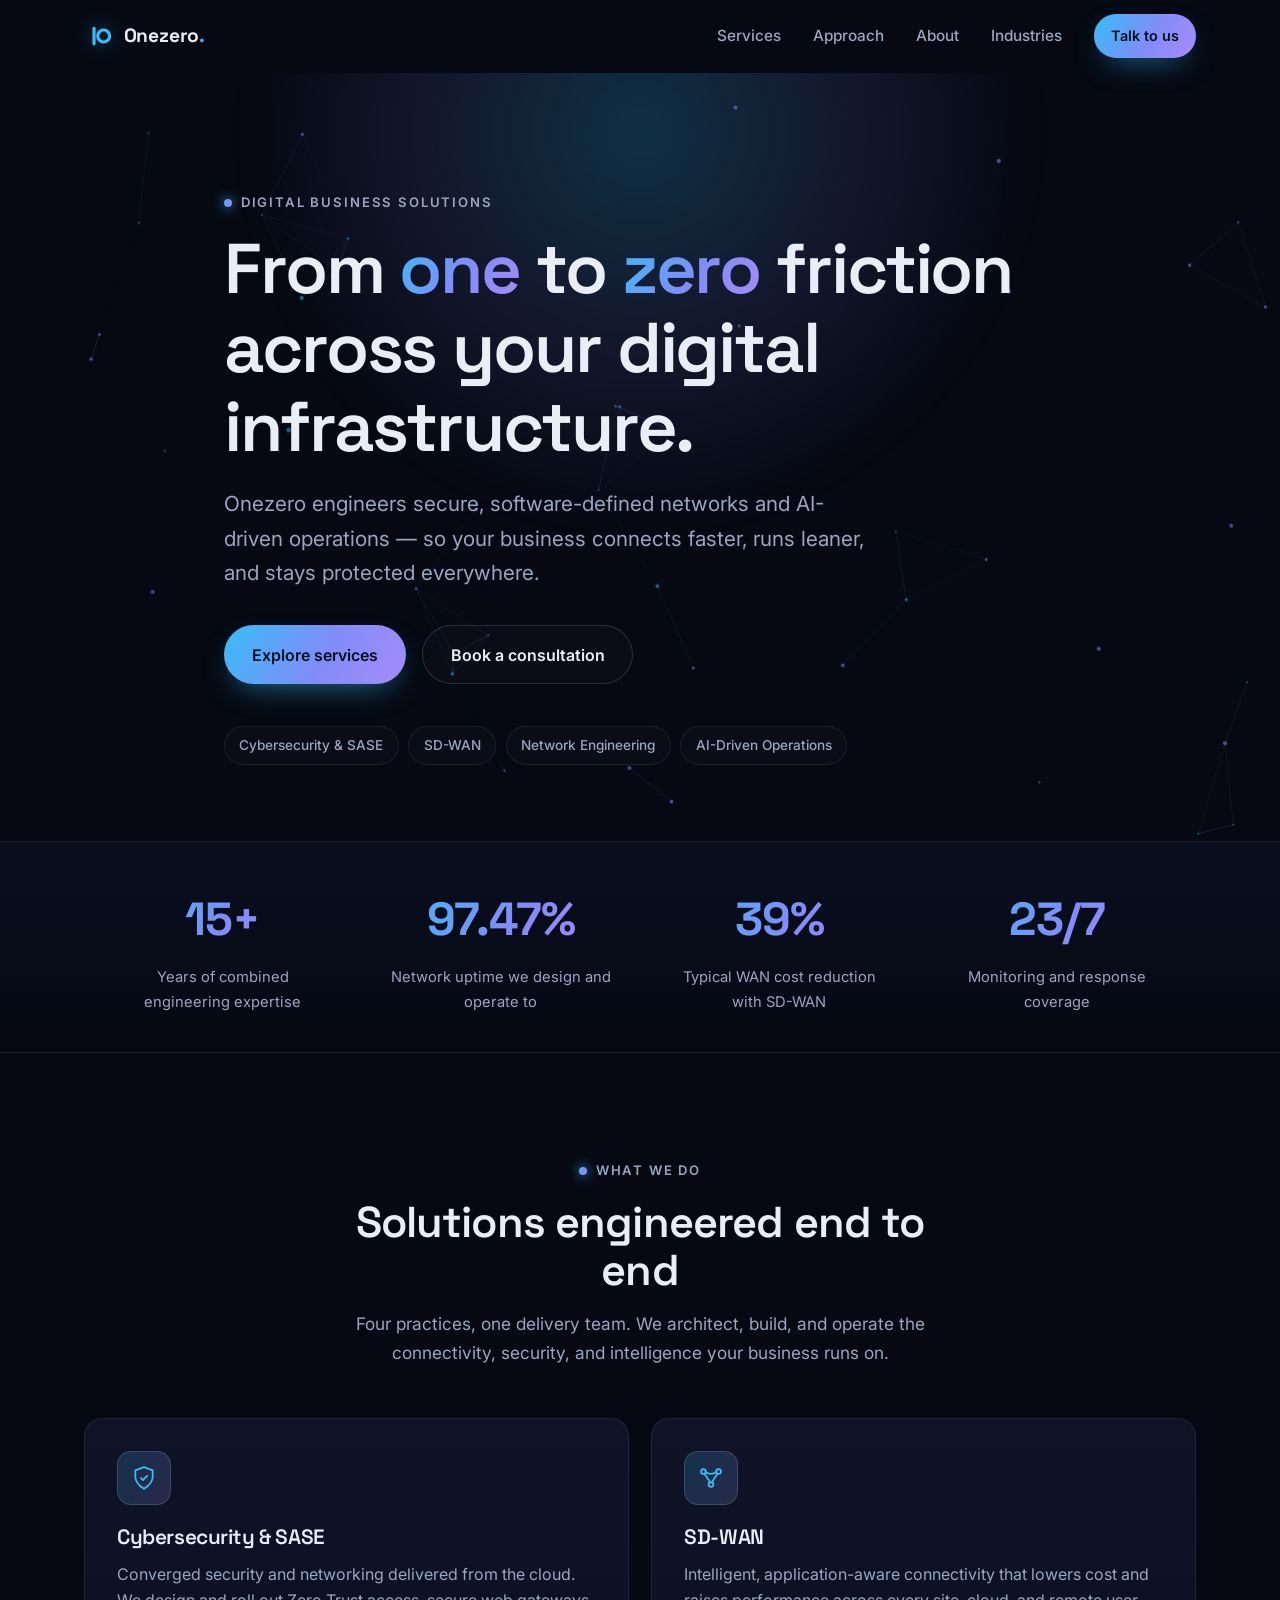
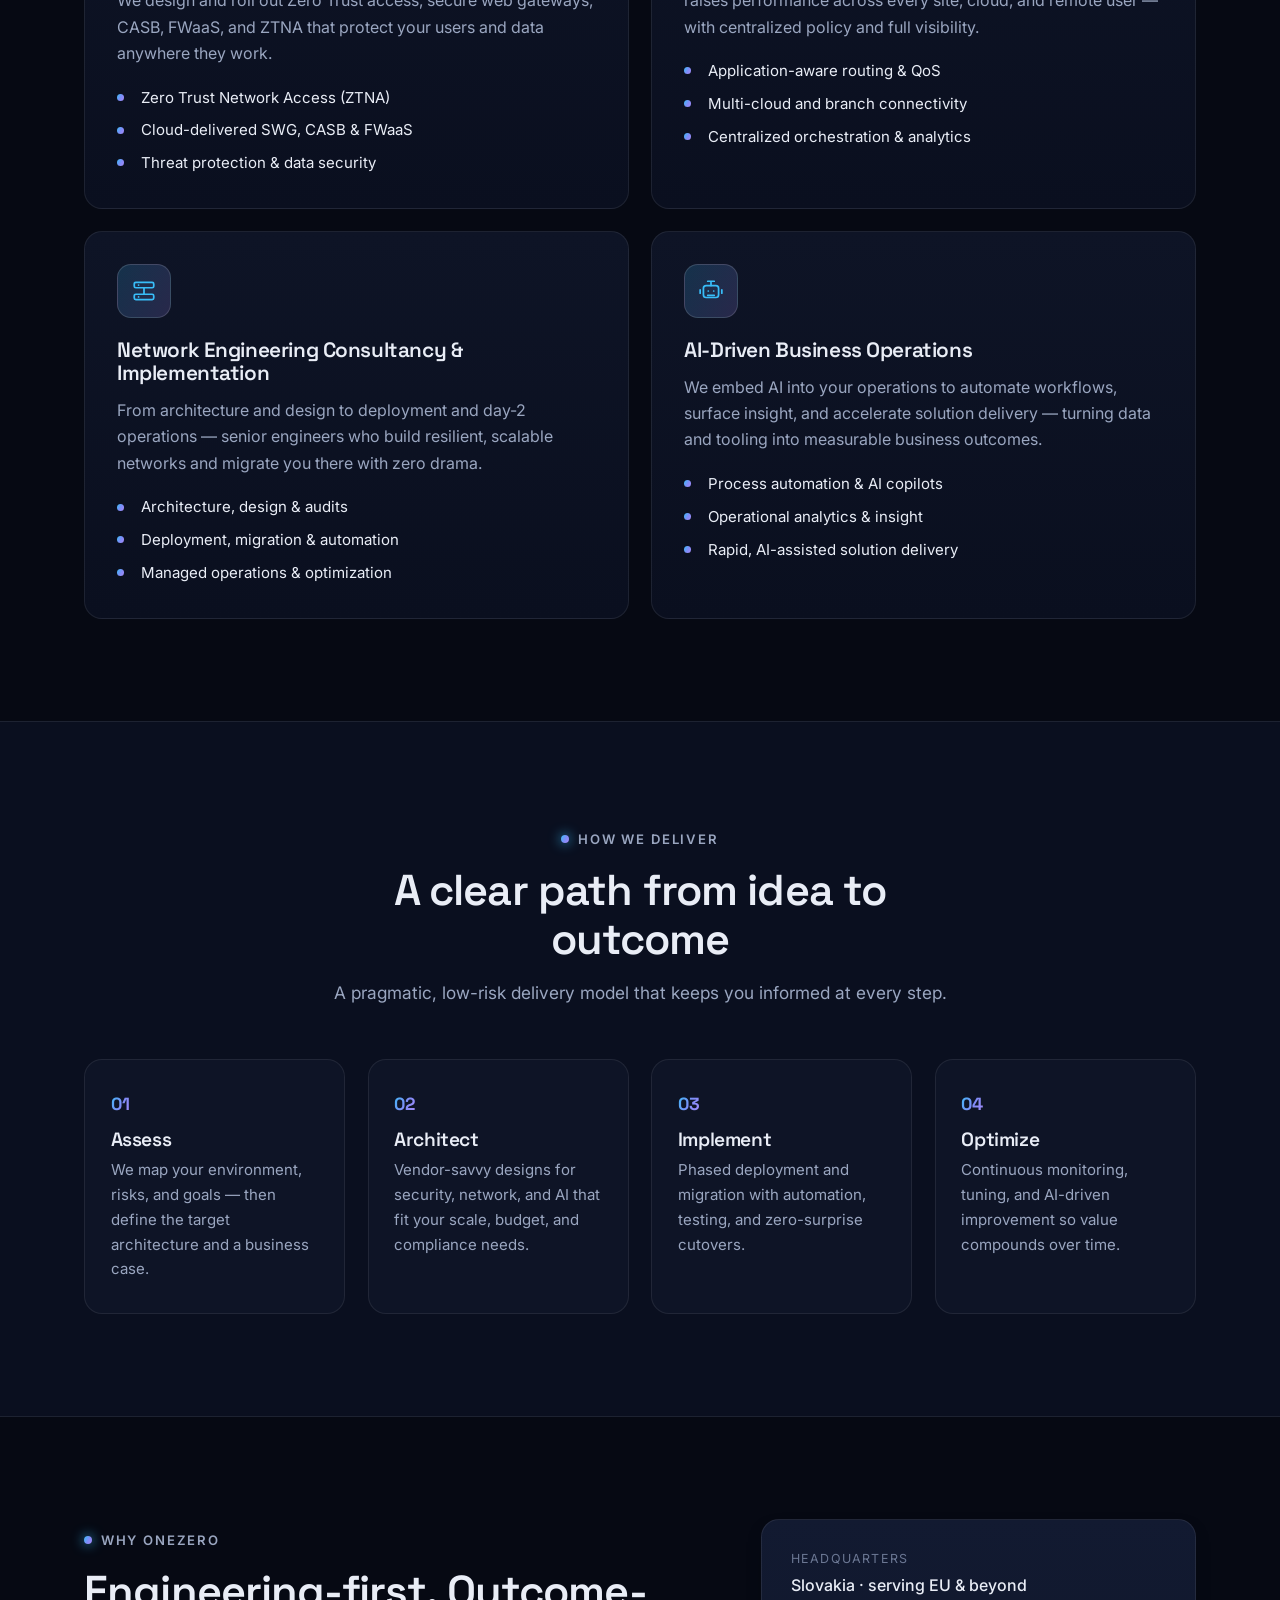
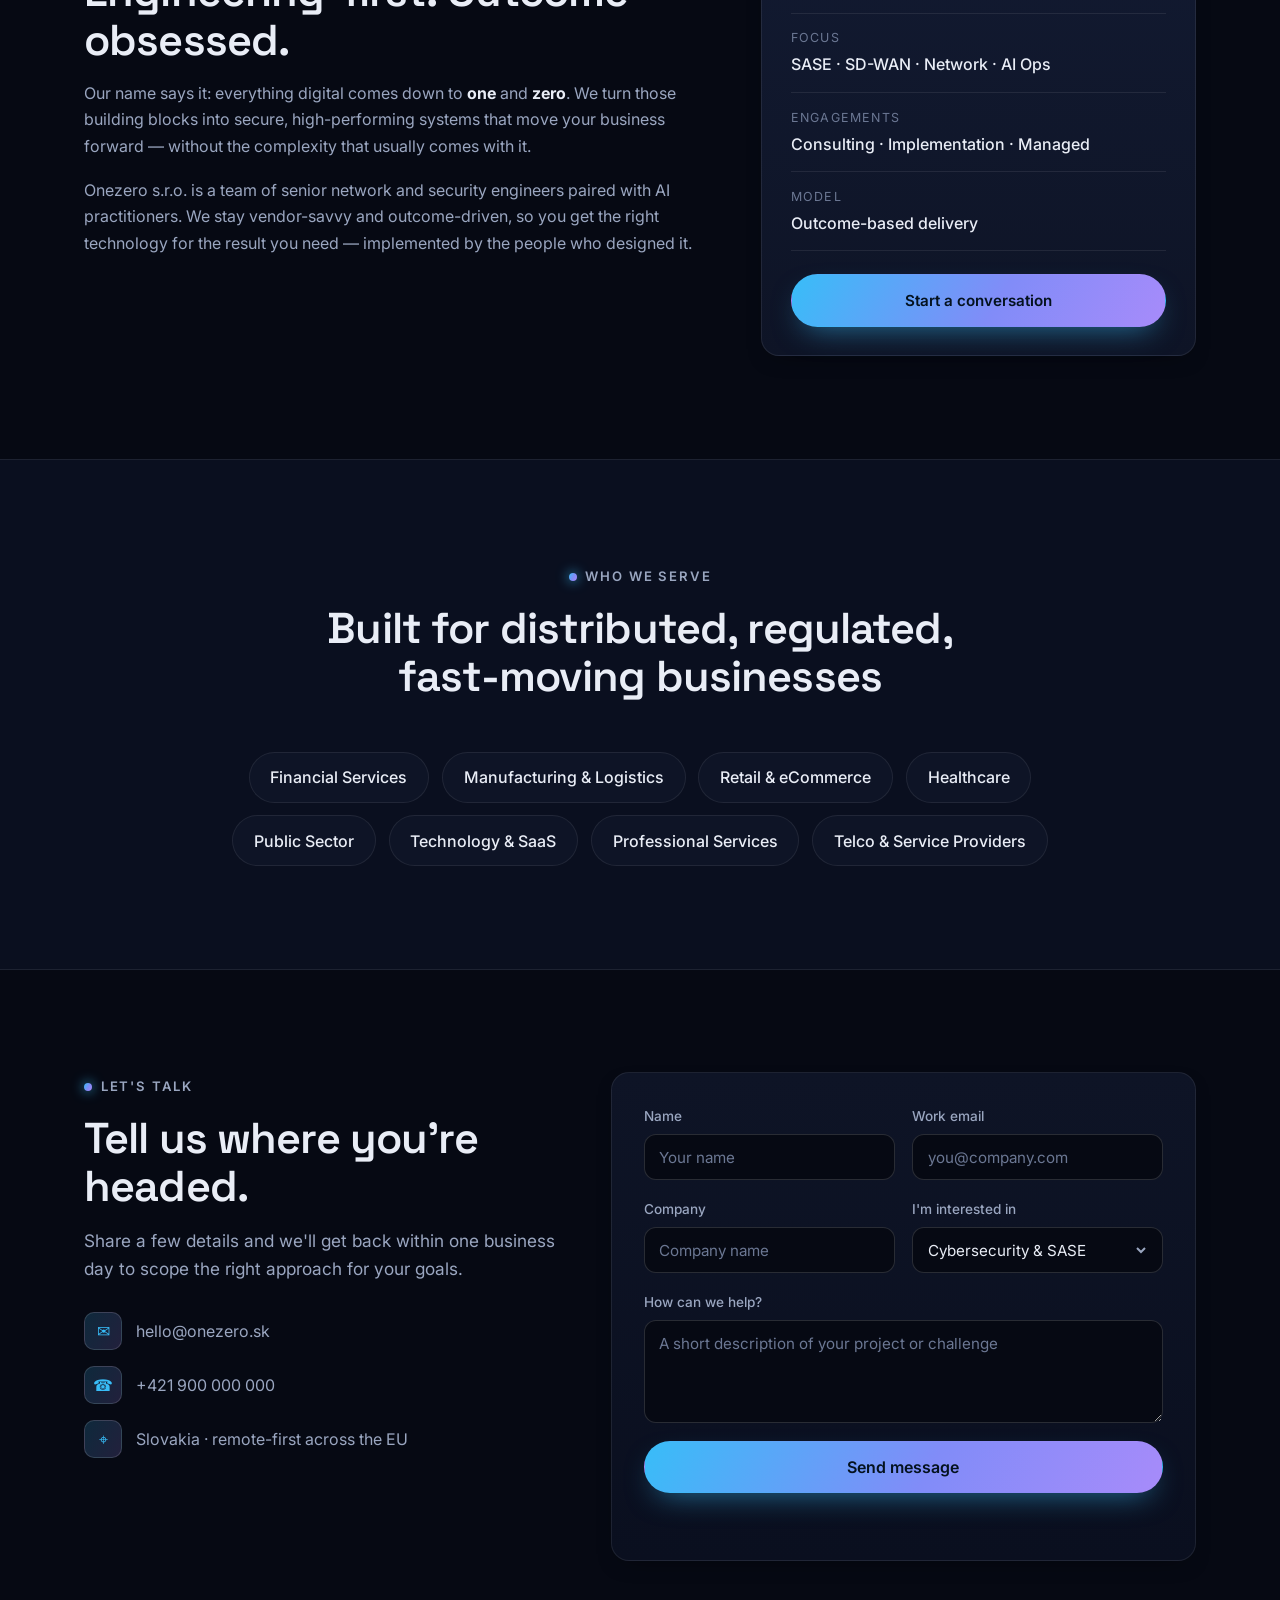
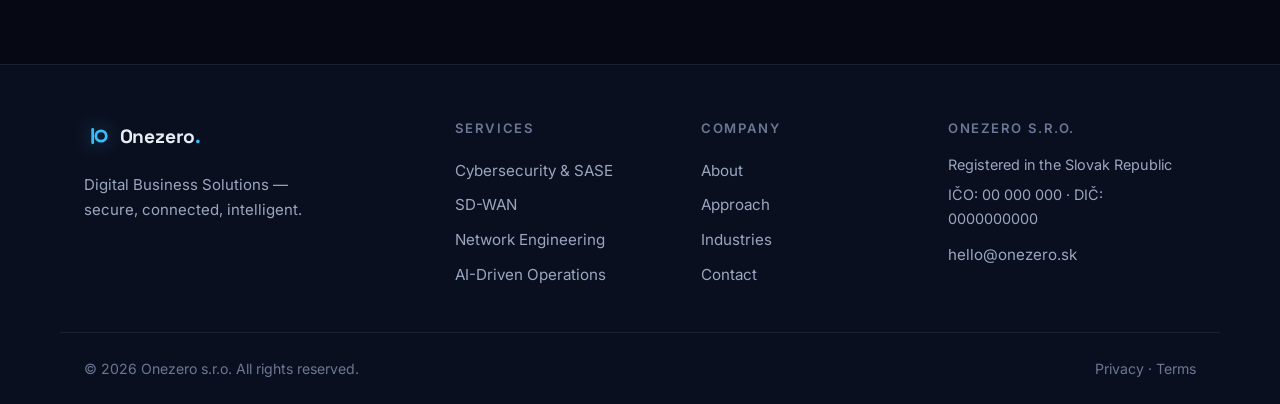
==== index.html @ 5e5a5f29 "Initial commit: Onezero s.r.o. marketing website Static site (HTML/CSS/JS) for Digital Business Solu" ====
<!DOCTYPE html>
<html lang="en">
<head>
  <meta charset="UTF-8" />
  <meta name="viewport" content="width=device-width, initial-scale=1.0" />
  <title>Onezero — Digital Business Solutions | SASE, SD-WAN, Network Engineering & AI</title>
  <meta name="description" content="Onezero s.r.o. delivers digital business solutions: cybersecurity and SASE, SD-WAN, network engineering consultancy and implementation, and AI-driven business operations optimization." />
  <meta name="theme-color" content="#060913" />

  <!-- Open Graph -->
  <meta property="og:title" content="Onezero — Digital Business Solutions" />
  <meta property="og:description" content="Cybersecurity & SASE, SD-WAN, network engineering, and AI-driven operations — engineered end to end." />
  <meta property="og:type" content="website" />

  <!-- Favicon: binary 1/0 mark -->
  <link rel="icon" href="data:image/svg+xml,%3Csvg xmlns='http://www.w3.org/2000/svg' viewBox='0 0 32 32'%3E%3Crect width='32' height='32' rx='7' fill='%23060913'/%3E%3Crect x='9' y='8' width='3.2' height='16' rx='1.6' fill='%2338bdf8'/%3E%3Ccircle cx='20.5' cy='16' r='5.4' fill='none' stroke='%23818cf8' stroke-width='3.2'/%3E%3C/svg%3E" />

  <link rel="preconnect" href="https://fonts.googleapis.com" />
  <link rel="preconnect" href="https://fonts.gstatic.com" crossorigin />
  <link href="https://fonts.googleapis.com/css2?family=Inter:wght@400;500;600;700;800&family=Space+Grotesk:wght@500;600;700&display=swap" rel="stylesheet" />

  <link rel="stylesheet" href="styles.css" />
</head>
<body>
  <!-- ===== Skip link ===== -->
  <a class="skip-link" href="#main">Skip to content</a>

  <!-- ===== Navigation ===== -->
  <header class="nav" id="nav">
    <div class="container nav__inner">
      <a class="brand" href="#top" aria-label="Onezero home">
        <span class="brand__mark" aria-hidden="true">
          <svg viewBox="0 0 32 32" width="30" height="30">
            <rect x="9" y="6" width="3.4" height="20" rx="1.7" fill="currentColor"/>
            <circle cx="21" cy="16" r="6.4" fill="none" stroke="currentColor" stroke-width="3.4"/>
          </svg>
        </span>
        <span class="brand__name">Onezero<span class="brand__dot">.</span></span>
      </a>

      <nav class="nav__links" aria-label="Primary">
        <a href="#services">Services</a>
        <a href="#approach">Approach</a>
        <a href="#about">About</a>
        <a href="#industries">Industries</a>
        <a href="#contact" class="btn btn--sm btn--primary">Talk to us</a>
      </nav>

      <button class="nav__toggle" id="navToggle" aria-label="Open menu" aria-expanded="false" aria-controls="mobileMenu">
        <span></span><span></span><span></span>
      </button>
    </div>

    <div class="mobile-menu" id="mobileMenu" hidden>
      <a href="#services">Services</a>
      <a href="#approach">Approach</a>
      <a href="#about">About</a>
      <a href="#industries">Industries</a>
      <a href="#contact" class="btn btn--primary btn--block">Talk to us</a>
    </div>
  </header>

  <main id="main">
    <span id="top"></span>

    <!-- ===== Hero ===== -->
    <section class="hero">
      <canvas class="hero__canvas" id="netCanvas" aria-hidden="true"></canvas>
      <div class="hero__glow" aria-hidden="true"></div>

      <div class="container hero__inner">
        <p class="eyebrow reveal">
          <span class="eyebrow__dot"></span> Digital Business Solutions
        </p>
        <h1 class="hero__title reveal">
          From <span class="grad">one</span> to <span class="grad">zero</span> friction across your digital infrastructure.
        </h1>
        <p class="hero__sub reveal">
          Onezero engineers secure, software-defined networks and AI-driven operations —
          so your business connects faster, runs leaner, and stays protected everywhere.
        </p>
        <div class="hero__cta reveal">
          <a href="#services" class="btn btn--primary btn--lg">Explore services</a>
          <a href="#contact" class="btn btn--ghost btn--lg">Book a consultation</a>
        </div>

        <ul class="hero__chips reveal" aria-label="Core capabilities">
          <li>Cybersecurity &amp; SASE</li>
          <li>SD-WAN</li>
          <li>Network Engineering</li>
          <li>AI-Driven Operations</li>
        </ul>
      </div>
    </section>

    <!-- ===== Stats ===== -->
    <section class="stats" aria-label="By the numbers">
      <div class="container stats__grid">
        <div class="stat reveal">
          <span class="stat__num" data-count="15" data-suffix="+">0</span>
          <span class="stat__label">Years of combined engineering expertise</span>
        </div>
        <div class="stat reveal">
          <span class="stat__num" data-count="99.99" data-suffix="%" data-decimals="2">0</span>
          <span class="stat__label">Network uptime we design and operate to</span>
        </div>
        <div class="stat reveal">
          <span class="stat__num" data-count="40" data-suffix="%">0</span>
          <span class="stat__label">Typical WAN cost reduction with SD-WAN</span>
        </div>
        <div class="stat reveal">
          <span class="stat__num" data-count="24" data-suffix="/7">0</span>
          <span class="stat__label">Monitoring and response coverage</span>
        </div>
      </div>
    </section>

    <!-- ===== Services ===== -->
    <section class="section" id="services">
      <div class="container">
        <header class="section__head reveal">
          <p class="eyebrow"><span class="eyebrow__dot"></span> What we do</p>
          <h2 class="section__title">Solutions engineered end to end</h2>
          <p class="section__lead">
            Four practices, one delivery team. We architect, build, and operate the
            connectivity, security, and intelligence your business runs on.
          </p>
        </header>

        <div class="cards">
          <article class="card reveal">
            <div class="card__icon" aria-hidden="true">
              <svg viewBox="0 0 24 24" fill="none" stroke="currentColor" stroke-width="1.6" stroke-linecap="round" stroke-linejoin="round">
                <path d="M12 2 4 5v6c0 5 3.5 8 8 11 4.5-3 8-6 8-11V5l-8-3Z"/>
                <path d="m9 12 2 2 4-4"/>
              </svg>
            </div>
            <h3 class="card__title">Cybersecurity &amp; SASE</h3>
            <p class="card__text">
              Converged security and networking delivered from the cloud. We design and
              roll out Zero Trust access, secure web gateways, CASB, FWaaS, and ZTNA
              that protect your users and data anywhere they work.
            </p>
            <ul class="card__list">
              <li>Zero Trust Network Access (ZTNA)</li>
              <li>Cloud-delivered SWG, CASB &amp; FWaaS</li>
              <li>Threat protection &amp; data security</li>
            </ul>
          </article>

          <article class="card reveal">
            <div class="card__icon" aria-hidden="true">
              <svg viewBox="0 0 24 24" fill="none" stroke="currentColor" stroke-width="1.6" stroke-linecap="round" stroke-linejoin="round">
                <circle cx="5" cy="6" r="2.2"/><circle cx="19" cy="6" r="2.2"/>
                <circle cx="12" cy="18" r="2.2"/>
                <path d="M7 6.5c3 2 7 2 10 0M6 8l5.2 8M18 8l-5.2 8"/>
              </svg>
            </div>
            <h3 class="card__title">SD-WAN</h3>
            <p class="card__text">
              Intelligent, application-aware connectivity that lowers cost and raises
              performance across every site, cloud, and remote user — with centralized
              policy and full visibility.
            </p>
            <ul class="card__list">
              <li>Application-aware routing &amp; QoS</li>
              <li>Multi-cloud and branch connectivity</li>
              <li>Centralized orchestration &amp; analytics</li>
            </ul>
          </article>

          <article class="card reveal">
            <div class="card__icon" aria-hidden="true">
              <svg viewBox="0 0 24 24" fill="none" stroke="currentColor" stroke-width="1.6" stroke-linecap="round" stroke-linejoin="round">
                <rect x="3" y="4" width="18" height="5" rx="1.5"/>
                <rect x="3" y="15" width="18" height="5" rx="1.5"/>
                <path d="M7 6.5h.01M7 17.5h.01M12 9v6"/>
              </svg>
            </div>
            <h3 class="card__title">Network Engineering Consultancy &amp; Implementation</h3>
            <p class="card__text">
              From architecture and design to deployment and day-2 operations — senior
              engineers who build resilient, scalable networks and migrate you there
              with zero drama.
            </p>
            <ul class="card__list">
              <li>Architecture, design &amp; audits</li>
              <li>Deployment, migration &amp; automation</li>
              <li>Managed operations &amp; optimization</li>
            </ul>
          </article>

          <article class="card reveal">
            <div class="card__icon" aria-hidden="true">
              <svg viewBox="0 0 24 24" fill="none" stroke="currentColor" stroke-width="1.6" stroke-linecap="round" stroke-linejoin="round">
                <rect x="5" y="7" width="14" height="11" rx="2.5"/>
                <path d="M12 7V4M9 3h6M9.5 12h.01M14.5 12h.01M9 16h6"/>
                <path d="M2 11v3M22 11v3"/>
              </svg>
            </div>
            <h3 class="card__title">AI-Driven Business Operations</h3>
            <p class="card__text">
              We embed AI into your operations to automate workflows, surface insight,
              and accelerate solution delivery — turning data and tooling into measurable
              business outcomes.
            </p>
            <ul class="card__list">
              <li>Process automation &amp; AI copilots</li>
              <li>Operational analytics &amp; insight</li>
              <li>Rapid, AI-assisted solution delivery</li>
            </ul>
          </article>
        </div>
      </div>
    </section>

    <!-- ===== Approach ===== -->
    <section class="section section--alt" id="approach">
      <div class="container">
        <header class="section__head reveal">
          <p class="eyebrow"><span class="eyebrow__dot"></span> How we deliver</p>
          <h2 class="section__title">A clear path from idea to outcome</h2>
          <p class="section__lead">
            A pragmatic, low-risk delivery model that keeps you informed at every step.
          </p>
        </header>

        <ol class="steps">
          <li class="step reveal">
            <span class="step__num">01</span>
            <h3 class="step__title">Assess</h3>
            <p>We map your environment, risks, and goals — then define the target architecture and a business case.</p>
          </li>
          <li class="step reveal">
            <span class="step__num">02</span>
            <h3 class="step__title">Architect</h3>
            <p>Vendor-savvy designs for security, network, and AI that fit your scale, budget, and compliance needs.</p>
          </li>
          <li class="step reveal">
            <span class="step__num">03</span>
            <h3 class="step__title">Implement</h3>
            <p>Phased deployment and migration with automation, testing, and zero-surprise cutovers.</p>
          </li>
          <li class="step reveal">
            <span class="step__num">04</span>
            <h3 class="step__title">Optimize</h3>
            <p>Continuous monitoring, tuning, and AI-driven improvement so value compounds over time.</p>
          </li>
        </ol>
      </div>
    </section>

    <!-- ===== About ===== -->
    <section class="section" id="about">
      <div class="container about">
        <div class="about__copy reveal">
          <p class="eyebrow"><span class="eyebrow__dot"></span> Why Onezero</p>
          <h2 class="section__title">Engineering-first. Outcome-obsessed.</h2>
          <p class="about__text">
            Our name says it: everything digital comes down to <strong>one</strong> and
            <strong>zero</strong>. We turn those building blocks into secure, high-performing
            systems that move your business forward — without the complexity that usually
            comes with it.
          </p>
          <p class="about__text">
            Onezero s.r.o. is a team of senior network and security engineers paired with
            AI practitioners. We stay vendor-savvy and outcome-driven, so you get the right
            technology for the result you need — implemented by the people who designed it.
          </p>

          <ul class="features">
            <li class="reveal"><span class="features__ico">✓</span> Security-first by default</li>
            <li class="reveal"><span class="features__ico">✓</span> AI-native delivery</li>
            <li class="reveal"><span class="features__ico">✓</span> Vendor-savvy, not vendor-locked</li>
            <li class="reveal"><span class="features__ico">✓</span> Senior engineers, end to end</li>
          </ul>
        </div>

        <aside class="about__panel reveal" aria-label="At a glance">
          <div class="panel">
            <div class="panel__row">
              <span class="panel__k">Headquarters</span>
              <span class="panel__v">Slovakia &middot; serving EU &amp; beyond</span>
            </div>
            <div class="panel__row">
              <span class="panel__k">Focus</span>
              <span class="panel__v">SASE &middot; SD-WAN &middot; Network &middot; AI Ops</span>
            </div>
            <div class="panel__row">
              <span class="panel__k">Engagements</span>
              <span class="panel__v">Consulting &middot; Implementation &middot; Managed</span>
            </div>
            <div class="panel__row">
              <span class="panel__k">Model</span>
              <span class="panel__v">Outcome-based delivery</span>
            </div>
            <a href="#contact" class="btn btn--primary btn--block">Start a conversation</a>
          </div>
        </aside>
      </div>
    </section>

    <!-- ===== Industries ===== -->
    <section class="section section--alt" id="industries">
      <div class="container">
        <header class="section__head reveal">
          <p class="eyebrow"><span class="eyebrow__dot"></span> Who we serve</p>
          <h2 class="section__title">Built for distributed, regulated, fast-moving businesses</h2>
        </header>
        <div class="tags">
          <span class="tag reveal">Financial Services</span>
          <span class="tag reveal">Manufacturing &amp; Logistics</span>
          <span class="tag reveal">Retail &amp; eCommerce</span>
          <span class="tag reveal">Healthcare</span>
          <span class="tag reveal">Public Sector</span>
          <span class="tag reveal">Technology &amp; SaaS</span>
          <span class="tag reveal">Professional Services</span>
          <span class="tag reveal">Telco &amp; Service Providers</span>
        </div>
      </div>
    </section>

    <!-- ===== Contact / CTA ===== -->
    <section class="section" id="contact">
      <div class="container contact">
        <div class="contact__copy reveal">
          <p class="eyebrow"><span class="eyebrow__dot"></span> Let's talk</p>
          <h2 class="section__title">Tell us where you're headed.</h2>
          <p class="section__lead">
            Share a few details and we'll get back within one business day to scope the
            right approach for your goals.
          </p>
          <ul class="contact__list">
            <li>
              <span class="contact__ico" aria-hidden="true">✉</span>
              <a href="mailto:hello@onezero.sk">hello@onezero.sk</a>
            </li>
            <li>
              <span class="contact__ico" aria-hidden="true">☎</span>
              <a href="tel:+421900000000">+421 900 000 000</a>
            </li>
            <li>
              <span class="contact__ico" aria-hidden="true">⌖</span>
              <span>Slovakia &middot; remote-first across the EU</span>
            </li>
          </ul>
        </div>

        <form class="contact__form reveal" id="contactForm" novalidate>
          <div class="field">
            <label for="name">Name</label>
            <input id="name" name="name" type="text" autocomplete="name" required placeholder="Your name" />
          </div>
          <div class="field">
            <label for="email">Work email</label>
            <input id="email" name="email" type="email" autocomplete="email" required placeholder="you@company.com" />
          </div>
          <div class="field">
            <label for="company">Company</label>
            <input id="company" name="company" type="text" autocomplete="organization" placeholder="Company name" />
          </div>
          <div class="field">
            <label for="interest">I'm interested in</label>
            <select id="interest" name="interest">
              <option>Cybersecurity &amp; SASE</option>
              <option>SD-WAN</option>
              <option>Network Engineering &amp; Implementation</option>
              <option>AI-Driven Business Operations</option>
              <option>Something else</option>
            </select>
          </div>
          <div class="field field--full">
            <label for="message">How can we help?</label>
            <textarea id="message" name="message" rows="4" placeholder="A short description of your project or challenge"></textarea>
          </div>
          <button type="submit" class="btn btn--primary btn--lg btn--block">Send message</button>
          <p class="form__note" id="formNote" role="status" aria-live="polite"></p>
        </form>
      </div>
    </section>
  </main>

  <!-- ===== Footer ===== -->
  <footer class="footer">
    <div class="container footer__inner">
      <div class="footer__brand">
        <a class="brand" href="#top" aria-label="Onezero home">
          <span class="brand__mark" aria-hidden="true">
            <svg viewBox="0 0 32 32" width="26" height="26">
              <rect x="9" y="6" width="3.4" height="20" rx="1.7" fill="currentColor"/>
              <circle cx="21" cy="16" r="6.4" fill="none" stroke="currentColor" stroke-width="3.4"/>
            </svg>
          </span>
          <span class="brand__name">Onezero<span class="brand__dot">.</span></span>
        </a>
        <p class="footer__tag">Digital Business Solutions — secure, connected, intelligent.</p>
      </div>

      <nav class="footer__col" aria-label="Services">
        <h4>Services</h4>
        <a href="#services">Cybersecurity &amp; SASE</a>
        <a href="#services">SD-WAN</a>
        <a href="#services">Network Engineering</a>
        <a href="#services">AI-Driven Operations</a>
      </nav>

      <nav class="footer__col" aria-label="Company">
        <h4>Company</h4>
        <a href="#about">About</a>
        <a href="#approach">Approach</a>
        <a href="#industries">Industries</a>
        <a href="#contact">Contact</a>
      </nav>

      <div class="footer__col">
        <h4>Onezero s.r.o.</h4>
        <p class="footer__meta">Registered in the Slovak Republic</p>
        <p class="footer__meta">IČO: 00&nbsp;000&nbsp;000 &middot; DIČ: 0000000000</p>
        <p class="footer__meta"><a href="mailto:hello@onezero.sk">hello@onezero.sk</a></p>
      </div>
    </div>

    <div class="container footer__bar">
      <p>&copy; <span id="year">2026</span> Onezero s.r.o. All rights reserved.</p>
      <p class="footer__legal"><a href="#">Privacy</a> &middot; <a href="#">Terms</a></p>
    </div>
  </footer>

  <script src="script.js" defer></script>
</body>
</html>
---- styles.css ----
/* =====================================================================
   Onezero s.r.o. — Digital Business Solutions
   Stylesheet
   ===================================================================== */

/* ---------- Design tokens ---------- */
:root {
  --bg:        #060913;
  --bg-2:      #0a0f1f;
  --surface:   #0e1426;
  --surface-2: #121a31;
  --border:    rgba(255, 255, 255, 0.08);
  --border-2:  rgba(255, 255, 255, 0.14);

  --text:      #e9edf6;
  --muted:     #9aa6c0;
  --faint:     #6b7793;

  --cyan:      #38bdf8;
  --indigo:    #818cf8;
  --violet:    #a78bfa;
  --accent:    #38bdf8;

  --grad:      linear-gradient(120deg, #38bdf8 0%, #818cf8 55%, #a78bfa 100%);
  --grad-soft: linear-gradient(120deg, rgba(56,189,248,.18), rgba(167,139,250,.18));

  --ring:      0 0 0 1px rgba(56,189,248,.5), 0 0 0 5px rgba(56,189,248,.15);
  --shadow:    0 24px 60px -28px rgba(0,0,0,.75);
  --shadow-sm: 0 8px 24px -14px rgba(0,0,0,.7);

  --radius:    18px;
  --radius-sm: 12px;
  --container: 1160px;

  --font: "Inter", -apple-system, BlinkMacSystemFont, "Segoe UI", Roboto, Helvetica, Arial, sans-serif;
  --display: "Space Grotesk", var(--font);

  --ease: cubic-bezier(.22, 1, .36, 1);
}

/* ---------- Reset / base ---------- */
*, *::before, *::after { box-sizing: border-box; }

html { scroll-behavior: smooth; -webkit-text-size-adjust: 100%; }

@media (prefers-reduced-motion: reduce) {
  html { scroll-behavior: auto; }
  * { animation-duration: .001ms !important; transition-duration: .001ms !important; }
}

body {
  margin: 0;
  font-family: var(--font);
  color: var(--text);
  background: var(--bg);
  line-height: 1.65;
  -webkit-font-smoothing: antialiased;
  text-rendering: optimizeLegibility;
  overflow-x: hidden;
}

img, svg { display: block; max-width: 100%; }
a { color: inherit; text-decoration: none; }
ul, ol { margin: 0; padding: 0; list-style: none; }
h1, h2, h3, h4 { margin: 0; font-family: var(--display); font-weight: 600; line-height: 1.12; letter-spacing: -.02em; }
p { margin: 0; }

.container { width: 100%; max-width: var(--container); margin-inline: auto; padding-inline: 24px; }

.skip-link {
  position: absolute; left: 16px; top: -60px; z-index: 200;
  background: var(--surface-2); color: var(--text);
  padding: 10px 16px; border-radius: 10px; border: 1px solid var(--border-2);
  transition: top .2s var(--ease);
}
.skip-link:focus { top: 16px; }

:focus-visible { outline: none; box-shadow: var(--ring); border-radius: 8px; }

.grad {
  background: var(--grad);
  -webkit-background-clip: text; background-clip: text;
  -webkit-text-fill-color: transparent; color: transparent;
}

/* ---------- Buttons ---------- */
.btn {
  --pad-y: .8rem; --pad-x: 1.25rem;
  display: inline-flex; align-items: center; justify-content: center; gap: .5rem;
  padding: var(--pad-y) var(--pad-x);
  font-family: var(--font); font-weight: 600; font-size: .95rem;
  border-radius: 999px; border: 1px solid transparent;
  cursor: pointer; transition: transform .18s var(--ease), box-shadow .25s var(--ease), background .25s var(--ease), border-color .25s var(--ease), color .25s var(--ease);
  white-space: nowrap;
}
.btn:active { transform: translateY(1px); }

.btn--primary {
  color: #04121f; background: var(--grad);
  box-shadow: 0 12px 30px -12px rgba(56,189,248,.6);
}
.btn--primary:hover { transform: translateY(-2px); box-shadow: 0 18px 40px -12px rgba(129,140,248,.7); }

.btn--ghost { color: var(--text); border-color: var(--border-2); background: rgba(255,255,255,.02); }
.btn--ghost:hover { border-color: var(--cyan); color: #fff; transform: translateY(-2px); background: rgba(56,189,248,.07); }

.btn--sm { --pad-y: .55rem; --pad-x: 1rem; font-size: .9rem; }
.btn--lg { --pad-y: .95rem; --pad-x: 1.7rem; font-size: 1rem; }
.btn--block { width: 100%; }

/* ---------- Eyebrow ---------- */
.eyebrow {
  display: inline-flex; align-items: center; gap: .55rem;
  font-size: .82rem; font-weight: 600; letter-spacing: .14em; text-transform: uppercase;
  color: var(--muted); margin: 0 0 1rem;
}
.eyebrow__dot {
  width: 8px; height: 8px; border-radius: 50%;
  background: var(--grad); box-shadow: 0 0 12px 1px rgba(56,189,248,.7);
}

/* ---------- Navigation ---------- */
.nav {
  position: sticky; top: 0; z-index: 100;
  transition: background .3s var(--ease), border-color .3s var(--ease), backdrop-filter .3s var(--ease);
  border-bottom: 1px solid transparent;
}
.nav.is-scrolled {
  background: rgba(6, 9, 19, .72);
  backdrop-filter: saturate(160%) blur(14px);
  -webkit-backdrop-filter: saturate(160%) blur(14px);
  border-bottom-color: var(--border);
}
.nav__inner { display: flex; align-items: center; justify-content: space-between; height: 72px; }

.brand { display: inline-flex; align-items: center; gap: .6rem; font-family: var(--display); font-weight: 700; font-size: 1.2rem; letter-spacing: -.01em; }
.brand__mark { color: var(--cyan); display: grid; place-items: center; filter: drop-shadow(0 0 10px rgba(56,189,248,.45)); }
.brand__dot { color: var(--cyan); }

.nav__links { display: flex; align-items: center; gap: 2rem; }
.nav__links > a:not(.btn) { color: var(--muted); font-weight: 500; font-size: .96rem; transition: color .2s var(--ease); position: relative; }
.nav__links > a:not(.btn):hover { color: var(--text); }
.nav__links > a:not(.btn)::after {
  content: ""; position: absolute; left: 0; bottom: -6px; height: 2px; width: 0;
  background: var(--grad); transition: width .25s var(--ease);
}
.nav__links > a:not(.btn):hover::after { width: 100%; }

.nav__toggle { display: none; flex-direction: column; gap: 5px; width: 44px; height: 44px; align-items: center; justify-content: center; background: none; border: 1px solid var(--border); border-radius: 10px; cursor: pointer; }
.nav__toggle span { width: 20px; height: 2px; background: var(--text); border-radius: 2px; transition: transform .25s var(--ease), opacity .25s var(--ease); }
.nav__toggle[aria-expanded="true"] span:nth-child(1) { transform: translateY(7px) rotate(45deg); }
.nav__toggle[aria-expanded="true"] span:nth-child(2) { opacity: 0; }
.nav__toggle[aria-expanded="true"] span:nth-child(3) { transform: translateY(-7px) rotate(-45deg); }

.mobile-menu {
  display: none; flex-direction: column; gap: .25rem;
  padding: 12px 24px 24px;
  background: rgba(6, 9, 19, .96);
  backdrop-filter: blur(14px); -webkit-backdrop-filter: blur(14px);
  border-bottom: 1px solid var(--border);
}
.mobile-menu a:not(.btn) { padding: .85rem .25rem; color: var(--muted); font-weight: 500; border-bottom: 1px solid var(--border); }
.mobile-menu a:not(.btn):hover { color: var(--text); }
.mobile-menu .btn { margin-top: .75rem; }

/* ---------- Hero ---------- */
.hero { position: relative; padding: clamp(4rem, 9vw, 8rem) 0 clamp(3.5rem, 6vw, 6rem); overflow: hidden; }
.hero__canvas { position: absolute; inset: 0; width: 100%; height: 100%; z-index: 0; opacity: .55; }
.hero__glow {
  position: absolute; z-index: 0; pointer-events: none;
  width: 800px; height: 800px; top: -340px; left: 50%; transform: translateX(-50%);
  background: radial-gradient(circle at center, rgba(56,189,248,.22), rgba(129,140,248,.10) 40%, transparent 70%);
  filter: blur(20px);
}
.hero__inner { position: relative; z-index: 1; max-width: 880px; }

.hero__title {
  font-size: clamp(2.4rem, 6vw, 4.4rem);
  margin: 0 0 1.3rem;
  letter-spacing: -.03em;
}
.hero__sub { font-size: clamp(1.05rem, 1.8vw, 1.3rem); color: var(--muted); max-width: 640px; margin-bottom: 2.2rem; }
.hero__cta { display: flex; flex-wrap: wrap; gap: 1rem; margin-bottom: 2.6rem; }

.hero__chips { display: flex; flex-wrap: wrap; gap: .6rem; }
.hero__chips li {
  font-size: .85rem; font-weight: 500; color: var(--muted);
  padding: .45rem .9rem; border: 1px solid var(--border); border-radius: 999px;
  background: rgba(255,255,255,.02); backdrop-filter: blur(4px);
}

/* ---------- Stats ---------- */
.stats { border-block: 1px solid var(--border); background: linear-gradient(180deg, var(--bg-2), var(--bg)); }
.stats__grid { display: grid; grid-template-columns: repeat(4, 1fr); gap: 1px; }
.stat { padding: 2.4rem 1.5rem; text-align: center; }
.stat__num { display: block; font-family: var(--display); font-weight: 700; font-size: clamp(2rem, 4vw, 2.9rem); background: var(--grad); -webkit-background-clip: text; background-clip: text; -webkit-text-fill-color: transparent; color: transparent; letter-spacing: -.02em; }
.stat__label { display: block; margin-top: .5rem; color: var(--muted); font-size: .92rem; max-width: 220px; margin-inline: auto; }

/* ---------- Sections ---------- */
.section { padding: clamp(4rem, 8vw, 7rem) 0; position: relative; }
.section--alt { background: var(--bg-2); border-block: 1px solid var(--border); }
.section__head { max-width: 640px; margin: 0 auto 3.2rem; text-align: center; }
.section__title { font-size: clamp(1.8rem, 3.6vw, 2.7rem); margin-bottom: 1rem; }
.section__lead { color: var(--muted); font-size: 1.08rem; }

/* ---------- Service cards ---------- */
.cards { display: grid; grid-template-columns: repeat(2, 1fr); gap: 1.4rem; }
.card {
  position: relative; padding: 2rem; border-radius: var(--radius);
  background: linear-gradient(180deg, var(--surface), var(--bg-2));
  border: 1px solid var(--border);
  transition: transform .3s var(--ease), border-color .3s var(--ease), box-shadow .3s var(--ease);
  overflow: hidden;
}
.card::before {
  content: ""; position: absolute; inset: 0; border-radius: inherit; padding: 1px;
  background: var(--grad); opacity: 0;
  -webkit-mask: linear-gradient(#000 0 0) content-box, linear-gradient(#000 0 0);
  -webkit-mask-composite: xor; mask-composite: exclude;
  transition: opacity .3s var(--ease);
  pointer-events: none;
}
.card:hover { transform: translateY(-6px); box-shadow: var(--shadow); }
.card:hover::before { opacity: 1; }

.card__icon {
  width: 54px; height: 54px; border-radius: 14px; display: grid; place-items: center;
  color: var(--cyan); background: var(--grad-soft); border: 1px solid var(--border-2);
  margin-bottom: 1.3rem;
}
.card__icon svg { width: 26px; height: 26px; }
.card__title { font-size: 1.3rem; margin-bottom: .7rem; }
.card__text { color: var(--muted); margin-bottom: 1.2rem; }
.card__list { display: grid; gap: .5rem; }
.card__list li { position: relative; padding-left: 1.5rem; color: var(--text); font-size: .94rem; }
.card__list li::before {
  content: ""; position: absolute; left: 0; top: .55em;
  width: 7px; height: 7px; border-radius: 50%; background: var(--grad);
}

/* ---------- Steps ---------- */
.steps { display: grid; grid-template-columns: repeat(4, 1fr); gap: 1.4rem; counter-reset: step; }
.step {
  position: relative; padding: 1.9rem 1.6rem; border-radius: var(--radius);
  background: var(--surface); border: 1px solid var(--border);
  transition: transform .3s var(--ease), border-color .3s var(--ease);
}
.step:hover { transform: translateY(-4px); border-color: var(--border-2); }
.step__num { font-family: var(--display); font-weight: 700; font-size: 1.1rem; color: var(--cyan); background: var(--grad); -webkit-background-clip: text; background-clip: text; -webkit-text-fill-color: transparent; color: transparent; }
.step__title { font-size: 1.2rem; margin: .6rem 0 .5rem; }
.step p { color: var(--muted); font-size: .94rem; }

/* ---------- About ---------- */
.about { display: grid; grid-template-columns: 1.3fr .9fr; gap: 3rem; align-items: center; }
.about__text { color: var(--muted); margin-bottom: 1.1rem; }
.about__text strong { color: var(--text); }
.features { display: grid; grid-template-columns: repeat(2, 1fr); gap: .8rem; margin-top: 1.8rem; }
.features li { display: flex; align-items: center; gap: .65rem; font-weight: 500; }
.features__ico { display: grid; place-items: center; width: 24px; height: 24px; border-radius: 7px; background: var(--grad-soft); color: var(--cyan); font-size: .8rem; border: 1px solid var(--border-2); }

.panel { padding: 1.8rem; border-radius: var(--radius); background: linear-gradient(180deg, var(--surface-2), var(--surface)); border: 1px solid var(--border); box-shadow: var(--shadow-sm); }
.panel__row { display: flex; flex-direction: column; gap: .15rem; padding: .9rem 0; border-bottom: 1px solid var(--border); }
.panel__row:first-child { padding-top: 0; }
.panel__k { font-size: .78rem; letter-spacing: .1em; text-transform: uppercase; color: var(--faint); }
.panel__v { color: var(--text); font-weight: 500; }
.panel .btn { margin-top: 1.4rem; }

/* ---------- Industries tags ---------- */
.tags { display: flex; flex-wrap: wrap; gap: .8rem; justify-content: center; max-width: 820px; margin-inline: auto; }
.tag {
  padding: .7rem 1.3rem; border-radius: 999px; font-weight: 500; color: var(--text);
  background: var(--surface); border: 1px solid var(--border);
  transition: transform .25s var(--ease), border-color .25s var(--ease), color .25s var(--ease);
}
.tag:hover { transform: translateY(-3px); border-color: var(--cyan); color: #fff; }

/* ---------- Contact ---------- */
.contact { display: grid; grid-template-columns: .9fr 1.1fr; gap: 3rem; align-items: start; }
.contact__list { margin-top: 1.8rem; display: grid; gap: 1rem; }
.contact__list li { display: flex; align-items: center; gap: .85rem; color: var(--muted); }
.contact__list a:hover { color: var(--cyan); }
.contact__ico { display: grid; place-items: center; width: 38px; height: 38px; border-radius: 10px; background: var(--grad-soft); color: var(--cyan); border: 1px solid var(--border-2); }

.contact__form { display: grid; grid-template-columns: 1fr 1fr; gap: 1.1rem; padding: 2rem; border-radius: var(--radius); background: linear-gradient(180deg, var(--surface), var(--bg-2)); border: 1px solid var(--border); box-shadow: var(--shadow-sm); }
.field { display: flex; flex-direction: column; gap: .4rem; }
.field--full { grid-column: 1 / -1; }
.field label { font-size: .85rem; font-weight: 500; color: var(--muted); }
.field input, .field select, .field textarea {
  font-family: var(--font); font-size: .95rem; color: var(--text);
  background: var(--bg); border: 1px solid var(--border-2); border-radius: var(--radius-sm);
  padding: .8rem .9rem; transition: border-color .2s var(--ease), box-shadow .2s var(--ease);
  width: 100%; resize: vertical;
}
.field input::placeholder, .field textarea::placeholder { color: var(--faint); }
.field input:focus, .field select:focus, .field textarea:focus { border-color: var(--cyan); box-shadow: 0 0 0 3px rgba(56,189,248,.15); outline: none; }
.field select { appearance: none; background-image: url("data:image/svg+xml,%3Csvg xmlns='http://www.w3.org/2000/svg' width='14' height='14' fill='none' stroke='%239aa6c0' stroke-width='2'%3E%3Cpath d='M3 5l4 4 4-4'/%3E%3C/svg%3E"); background-repeat: no-repeat; background-position: right .9rem center; padding-right: 2.2rem; }
.contact__form .btn { grid-column: 1 / -1; }
.form__note { grid-column: 1 / -1; margin: 0; font-size: .9rem; min-height: 1.2em; }
.form__note.is-ok { color: #4ade80; }
.form__note.is-err { color: #f87171; }

/* ---------- Footer ---------- */
.footer { background: var(--bg-2); border-top: 1px solid var(--border); padding-top: 3.5rem; }
.footer__inner { display: grid; grid-template-columns: 1.6fr 1fr 1fr 1.2fr; gap: 2.5rem; padding-bottom: 2.5rem; }
.footer__tag { color: var(--muted); margin-top: 1rem; max-width: 260px; font-size: .94rem; }
.footer__col h4 { font-family: var(--font); font-size: .82rem; letter-spacing: .12em; text-transform: uppercase; color: var(--faint); margin-bottom: 1.1rem; }
.footer__col a { display: block; color: var(--muted); padding: .3rem 0; font-size: .95rem; transition: color .2s var(--ease); }
.footer__col a:hover { color: var(--cyan); }
.footer__meta { color: var(--muted); font-size: .9rem; margin-bottom: .4rem; }
.footer__bar { display: flex; align-items: center; justify-content: space-between; padding-block: 1.5rem; border-top: 1px solid var(--border); color: var(--faint); font-size: .88rem; }
.footer__legal a:hover { color: var(--cyan); }

/* ---------- Reveal animation ---------- */
.reveal { opacity: 0; transform: translateY(22px); transition: opacity .7s var(--ease), transform .7s var(--ease); }
.reveal.is-in { opacity: 1; transform: none; }

/* ---------- Responsive ---------- */
@media (max-width: 980px) {
  .about, .contact { grid-template-columns: 1fr; }
  .cards { grid-template-columns: 1fr; }
  .steps { grid-template-columns: repeat(2, 1fr); }
  .stats__grid { grid-template-columns: repeat(2, 1fr); }
  .footer__inner { grid-template-columns: 1fr 1fr; }
}

@media (max-width: 720px) {
  .nav__links { display: none; }
  .nav__toggle { display: flex; }
  .mobile-menu:not([hidden]) { display: flex; }
  .features { grid-template-columns: 1fr; }
  .contact__form { grid-template-columns: 1fr; }
  .stats__grid { grid-template-columns: 1fr 1fr; }
  .footer__inner { grid-template-columns: 1fr; gap: 2rem; }
  .footer__bar { flex-direction: column; gap: .6rem; text-align: center; }
}

@media (max-width: 480px) {
  .steps { grid-template-columns: 1fr; }
  .hero__cta .btn { width: 100%; }
}
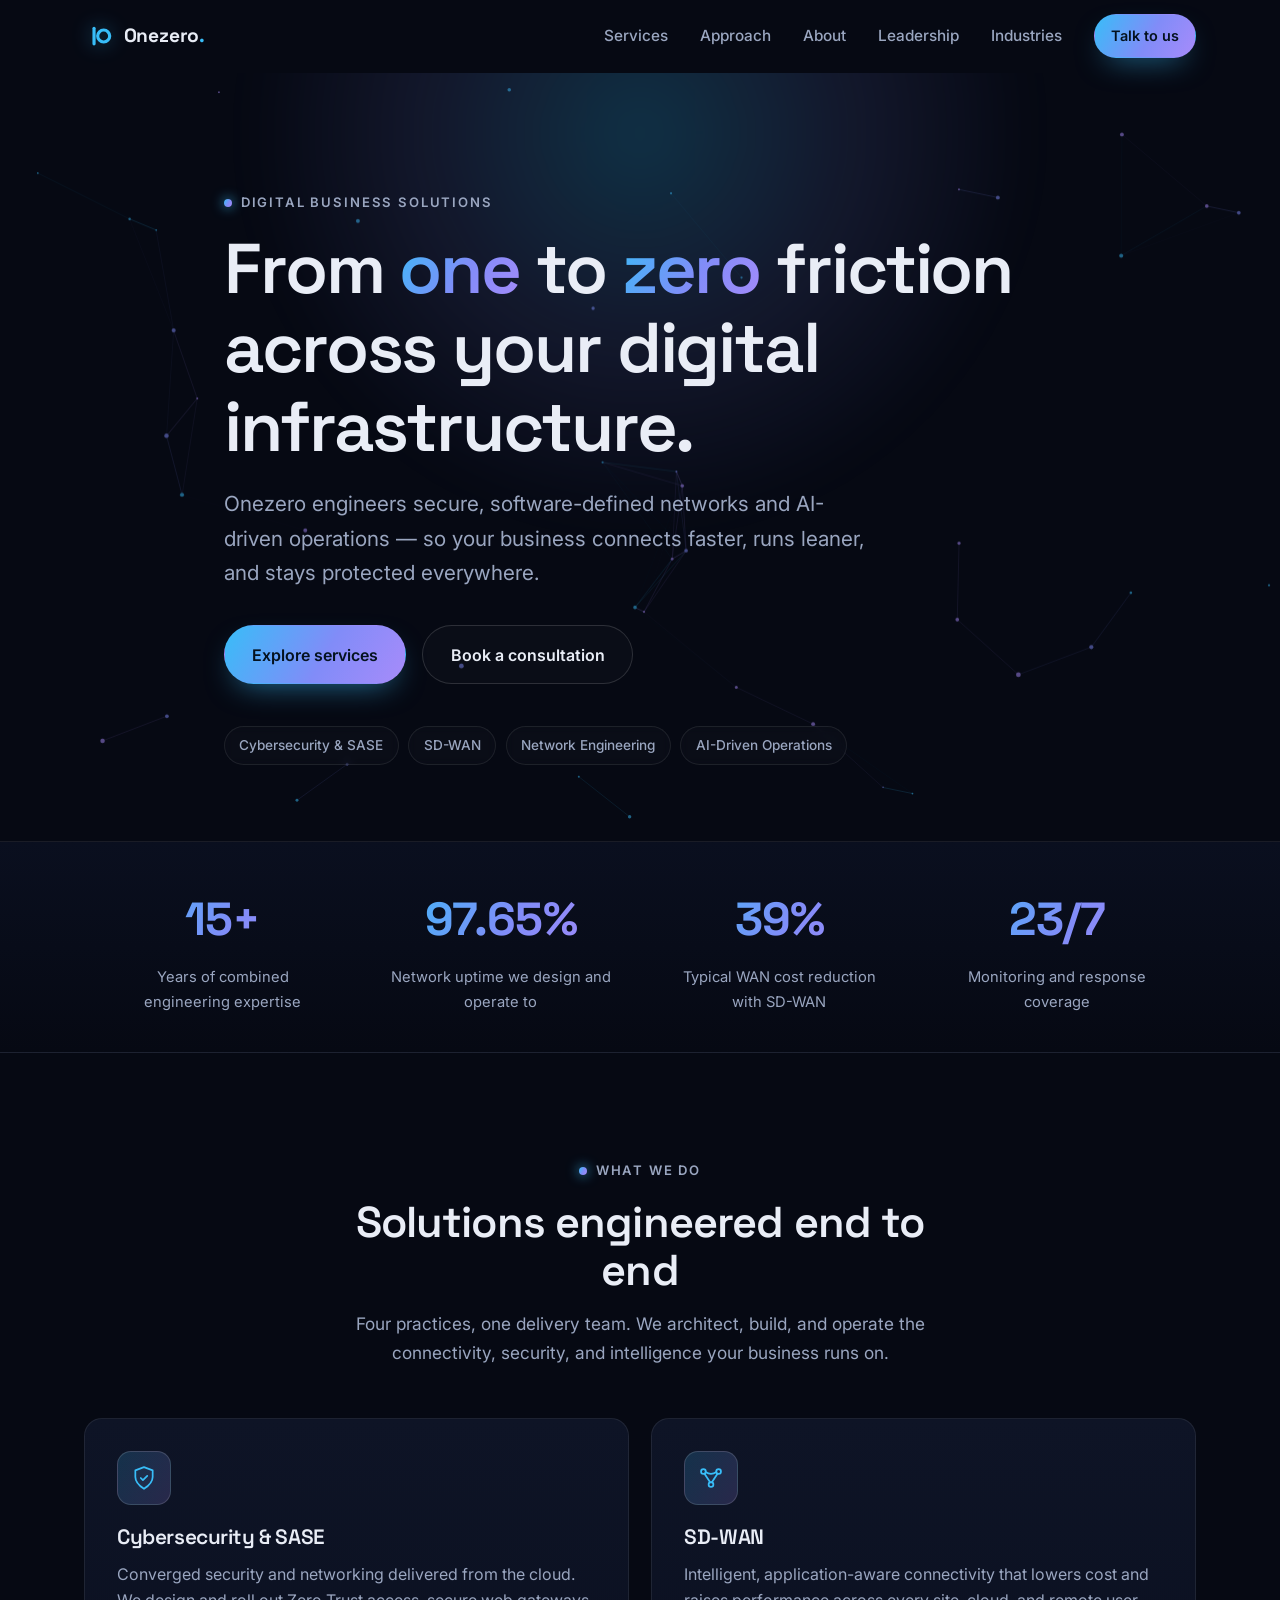
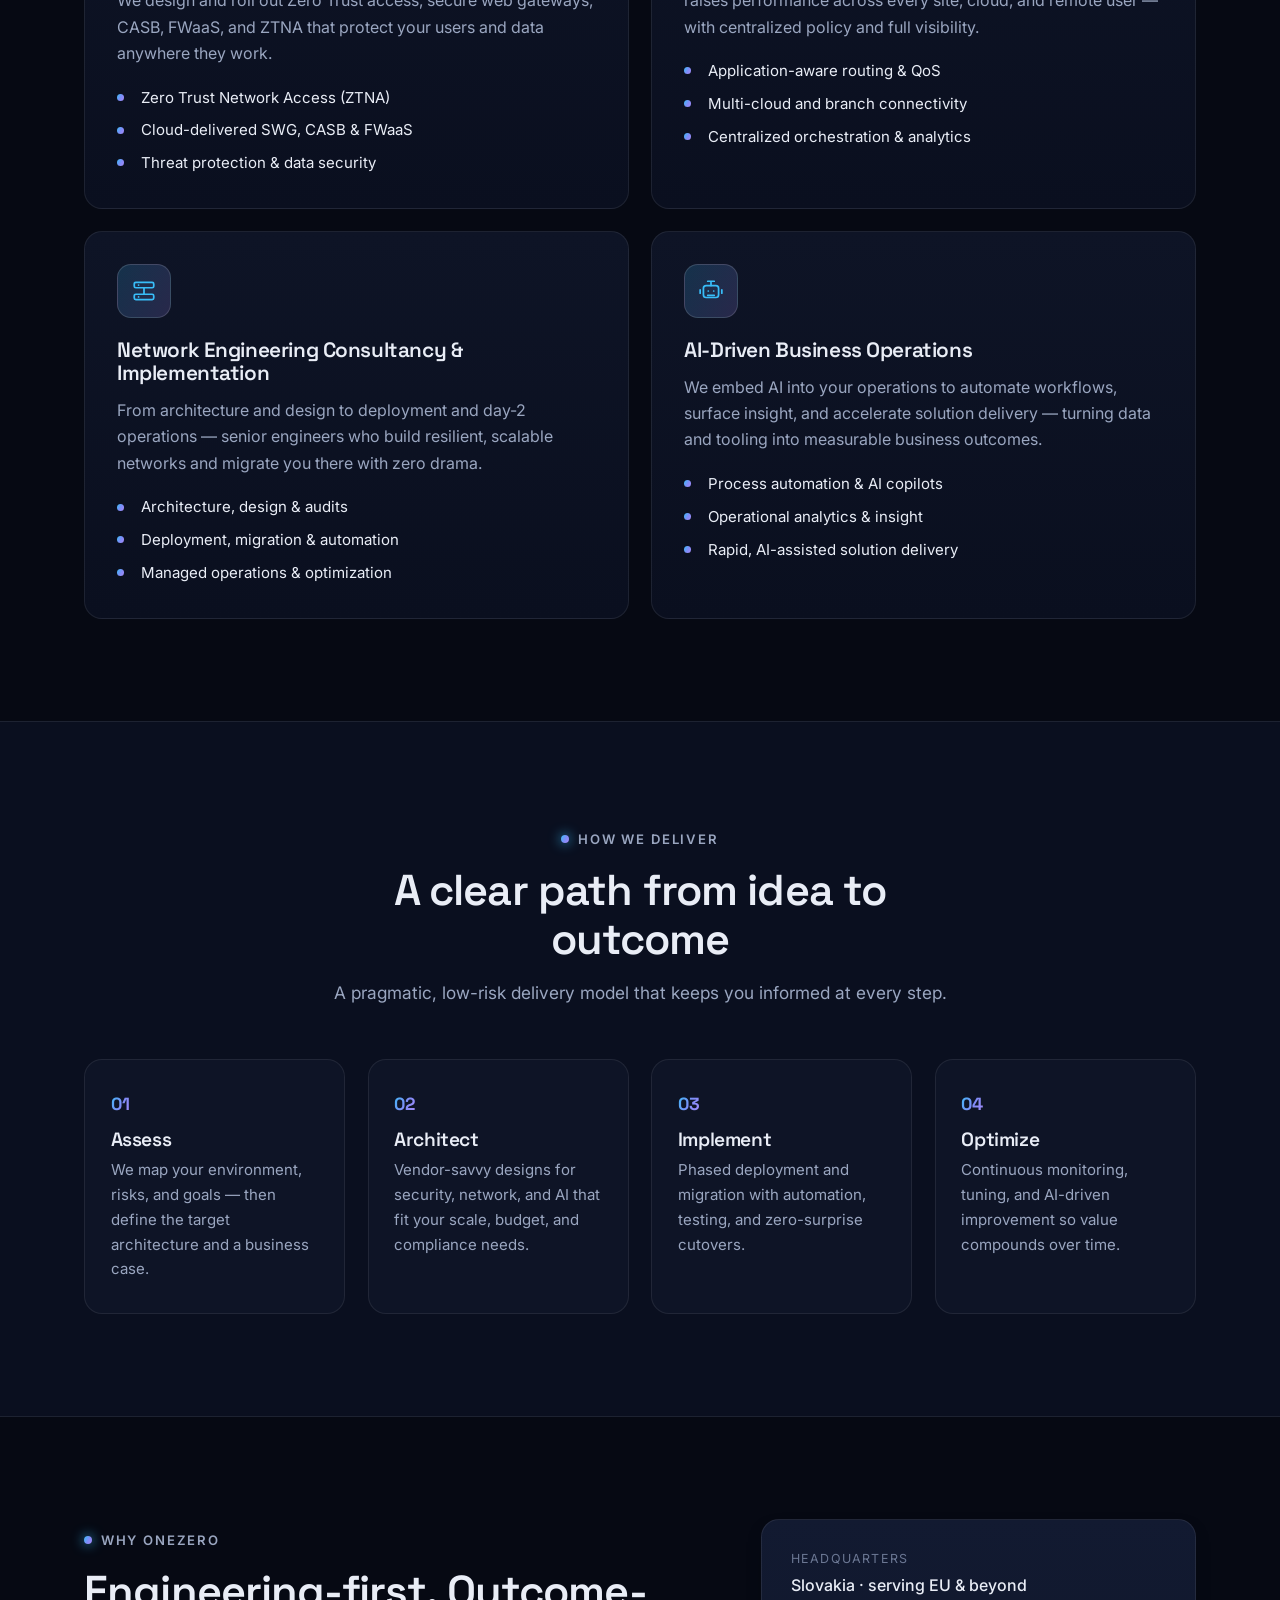
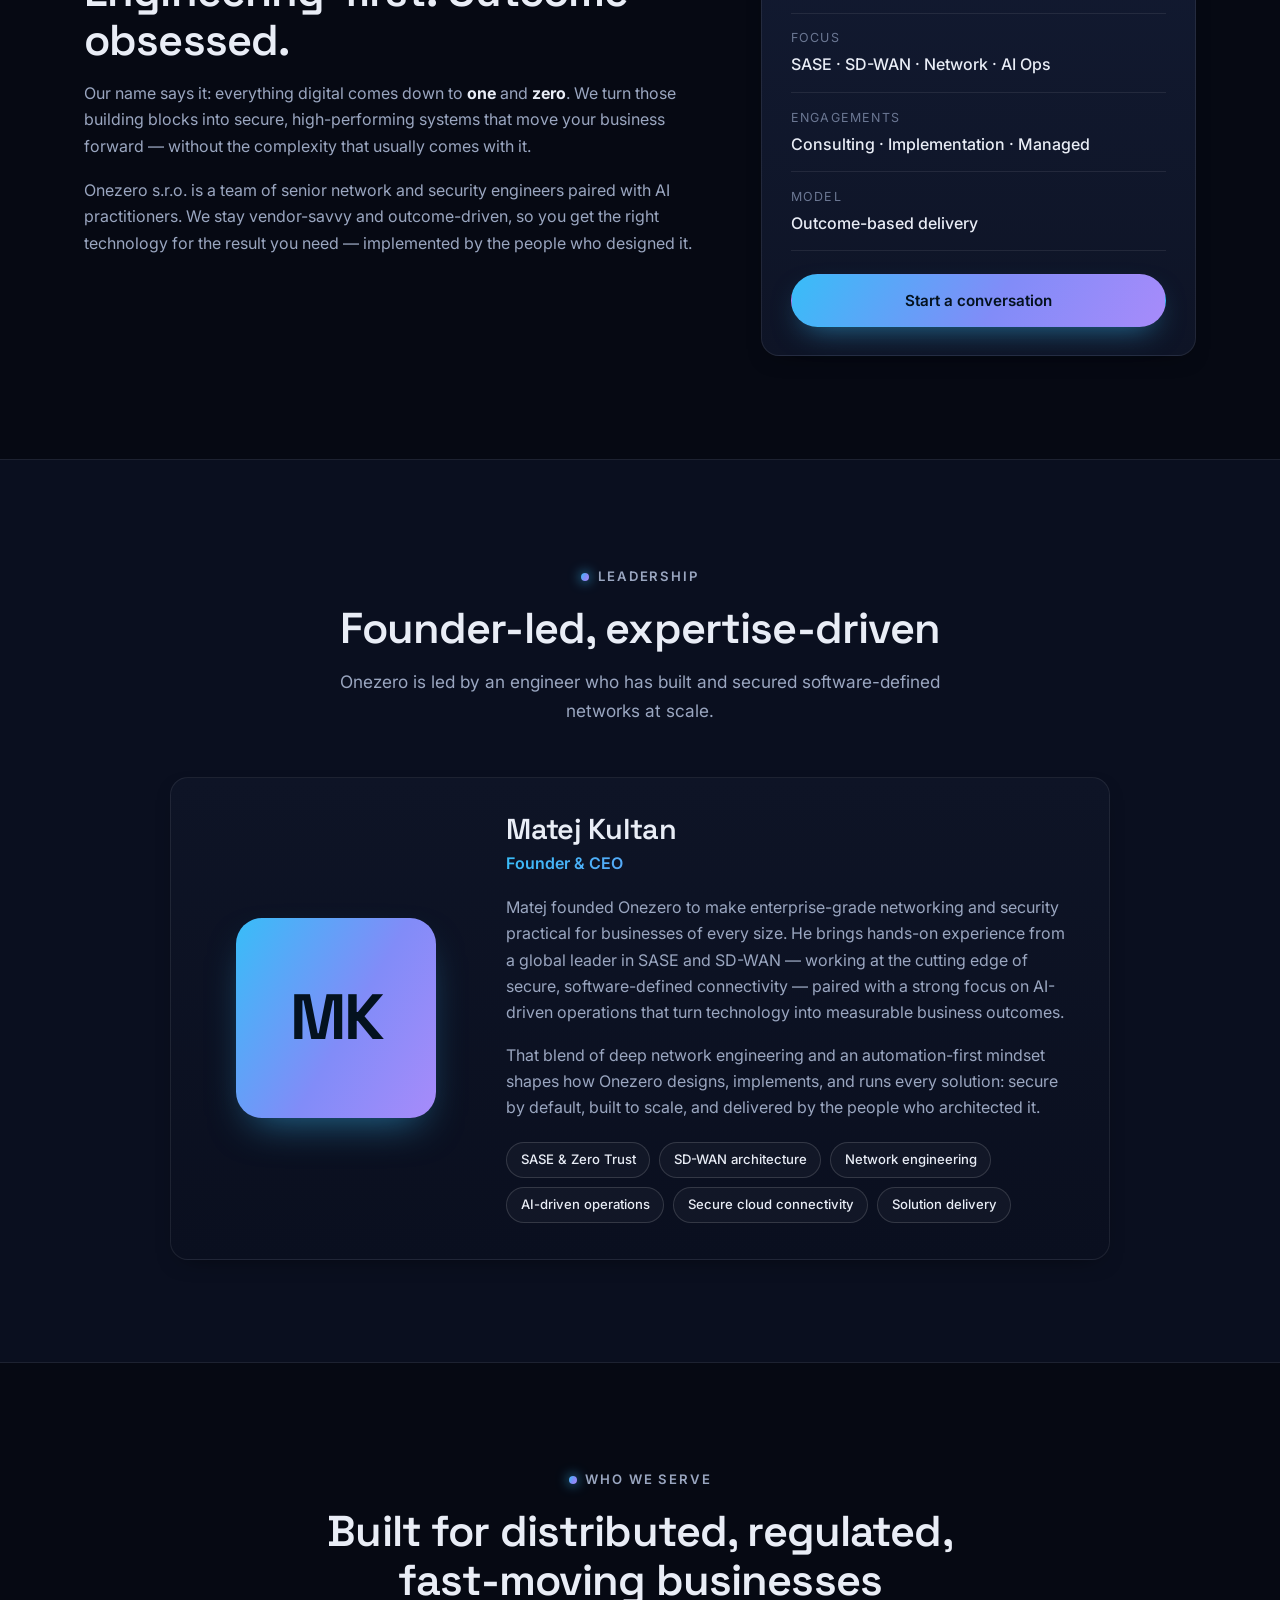
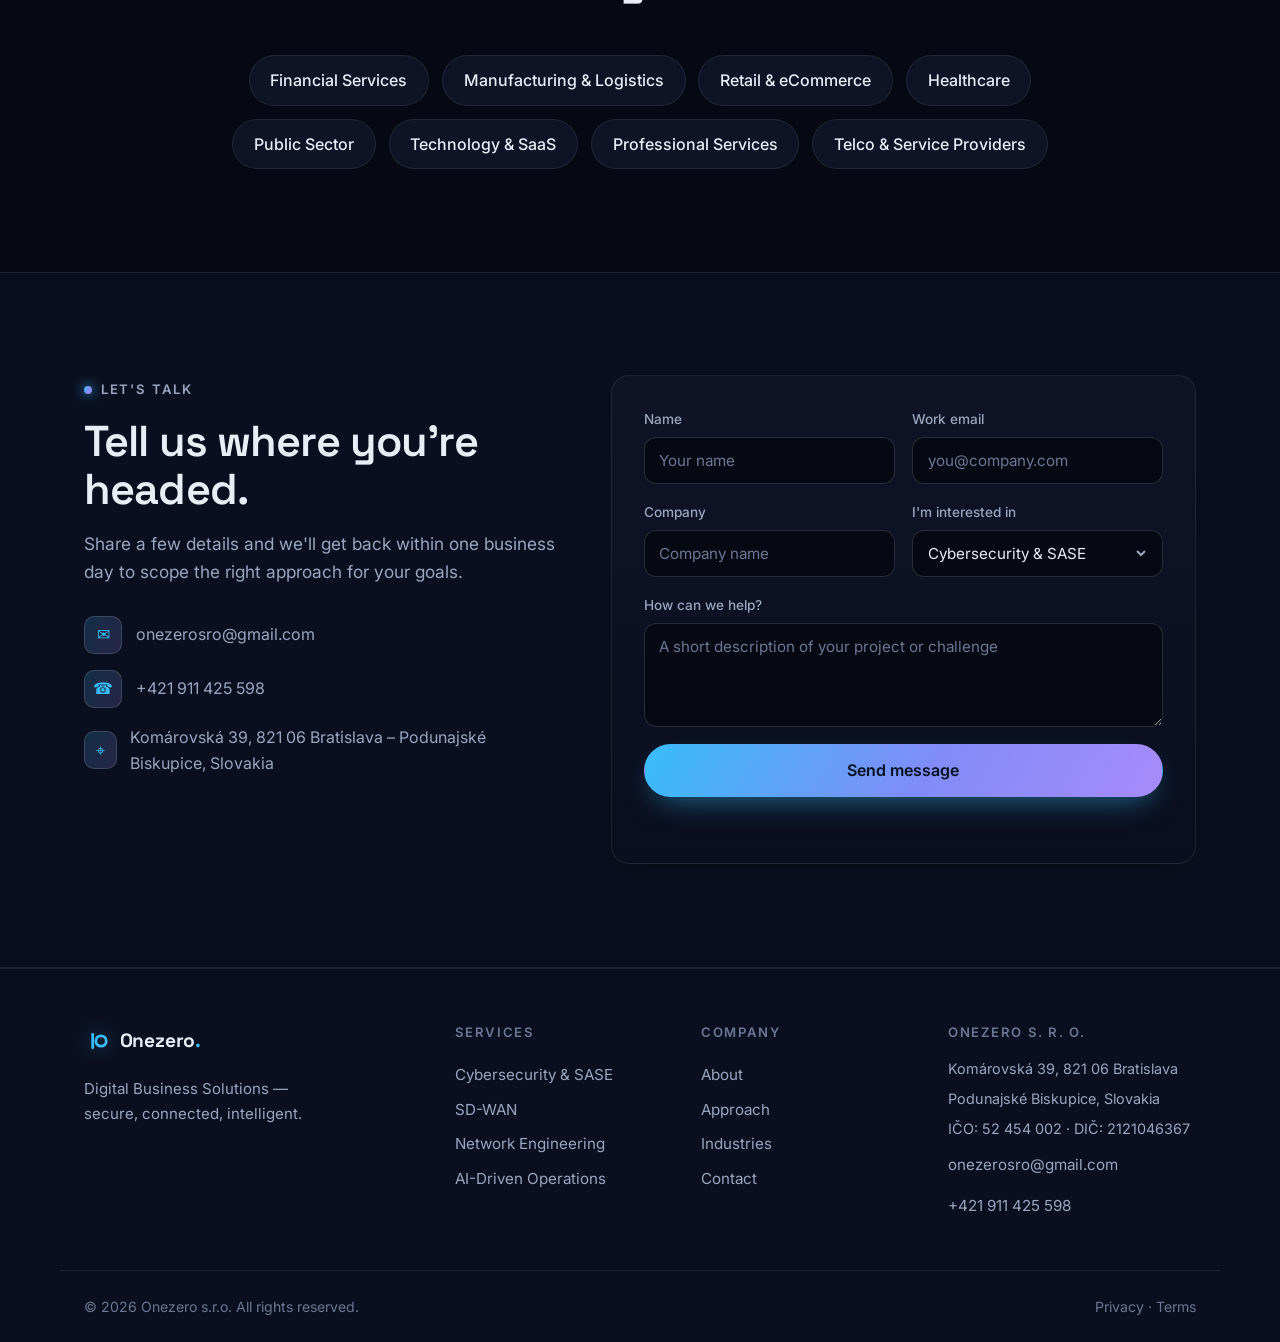
==== commit 6bdf3e8c: "Add Leadership section featuring founder Matej Kultan Founder & CEO bio (SASE/SD-WAN/network enginee" ====
--- a/index.html
+++ b/index.html
@@ -42,6 +42,7 @@
         <a href="#services">Services</a>
         <a href="#approach">Approach</a>
         <a href="#about">About</a>
+        <a href="#leadership">Leadership</a>
         <a href="#industries">Industries</a>
         <a href="#contact" class="btn btn--sm btn--primary">Talk to us</a>
       </nav>
@@ -55,6 +56,7 @@
       <a href="#services">Services</a>
       <a href="#approach">Approach</a>
       <a href="#about">About</a>
+      <a href="#leadership">Leadership</a>
       <a href="#industries">Industries</a>
       <a href="#contact" class="btn btn--primary btn--block">Talk to us</a>
     </div>
@@ -300,8 +302,56 @@
       </div>
     </section>
 
+    <!-- ===== Leadership ===== -->
+    <section class="section section--alt" id="leadership">
+      <div class="container">
+        <header class="section__head reveal">
+          <p class="eyebrow"><span class="eyebrow__dot"></span> Leadership</p>
+          <h2 class="section__title">Founder-led, expertise-driven</h2>
+          <p class="section__lead">
+            Onezero is led by an engineer who has built and secured software-defined
+            networks at scale.
+          </p>
+        </header>
+
+        <div class="founder reveal">
+          <div class="founder__aside">
+            <div class="founder__photo" aria-hidden="true"><span>MK</span></div>
+            <!-- Replace the monogram above with a real headshot when ready:
+                 <img class="founder__photo" src="matej-kultan.jpg" alt="Matej Kultan, Founder & CEO of Onezero"> -->
+          </div>
+          <div class="founder__body">
+            <h3 class="founder__name">Matej Kultan</h3>
+            <p class="founder__role">Founder &amp; CEO</p>
+            <p class="founder__bio">
+              Matej founded Onezero to make enterprise-grade networking and security
+              practical for businesses of every size. He brings hands-on experience from a
+              global leader in SASE and SD-WAN &mdash; working at the cutting edge of secure,
+              software-defined connectivity &mdash; paired with a strong focus on AI-driven
+              operations that turn technology into measurable business outcomes.
+            </p>
+            <p class="founder__bio">
+              That blend of deep network engineering and an automation-first mindset shapes
+              how Onezero designs, implements, and runs every solution: secure by default,
+              built to scale, and delivered by the people who architected it.
+            </p>
+            <ul class="founder__tags">
+              <li>SASE &amp; Zero Trust</li>
+              <li>SD-WAN architecture</li>
+              <li>Network engineering</li>
+              <li>AI-driven operations</li>
+              <li>Secure cloud connectivity</li>
+              <li>Solution delivery</li>
+            </ul>
+            <!-- Add a LinkedIn link when ready:
+                 <a class="founder__link" href="https://www.linkedin.com/in/USERNAME/" target="_blank" rel="noopener">Connect on LinkedIn &nearr;</a> -->
+          </div>
+        </div>
+      </div>
+    </section>
+
     <!-- ===== Industries ===== -->
-    <section class="section section--alt" id="industries">
+    <section class="section" id="industries">
       <div class="container">
         <header class="section__head reveal">
           <p class="eyebrow"><span class="eyebrow__dot"></span> Who we serve</p>
@@ -321,7 +371,7 @@
     </section>
 
     <!-- ===== Contact / CTA ===== -->
-    <section class="section" id="contact">
+    <section class="section section--alt" id="contact">
       <div class="container contact">
         <div class="contact__copy reveal">
           <p class="eyebrow"><span class="eyebrow__dot"></span> Let's talk</p>
@@ -333,15 +383,15 @@
           <ul class="contact__list">
             <li>
               <span class="contact__ico" aria-hidden="true">✉</span>
-              <a href="mailto:hello@onezero.sk">hello@onezero.sk</a>
+              <a href="mailto:onezerosro@gmail.com">onezerosro@gmail.com</a>
             </li>
             <li>
               <span class="contact__ico" aria-hidden="true">☎</span>
-              <a href="tel:+421900000000">+421 900 000 000</a>
+              <a href="tel:+421911425598">+421 911 425 598</a>
             </li>
             <li>
               <span class="contact__ico" aria-hidden="true">⌖</span>
-              <span>Slovakia &middot; remote-first across the EU</span>
+              <span>Komárovská 39, 821 06 Bratislava &ndash; Podunajské Biskupice, Slovakia</span>
             </li>
           </ul>
         </div>
@@ -413,10 +463,12 @@
       </nav>
 
       <div class="footer__col">
-        <h4>Onezero s.r.o.</h4>
-        <p class="footer__meta">Registered in the Slovak Republic</p>
-        <p class="footer__meta">IČO: 00&nbsp;000&nbsp;000 &middot; DIČ: 0000000000</p>
-        <p class="footer__meta"><a href="mailto:hello@onezero.sk">hello@onezero.sk</a></p>
+        <h4>Onezero s. r. o.</h4>
+        <p class="footer__meta">Komárovská 39, 821 06 Bratislava</p>
+        <p class="footer__meta">Podunajské Biskupice, Slovakia</p>
+        <p class="footer__meta">IČO: 52&nbsp;454&nbsp;002 &middot; DIČ: 2121046367</p>
+        <p class="footer__meta"><a href="mailto:onezerosro@gmail.com">onezerosro@gmail.com</a></p>
+        <p class="footer__meta"><a href="tel:+421911425598">+421 911 425 598</a></p>
       </div>
     </div>
 
--- a/styles.css
+++ b/styles.css
@@ -273,6 +273,37 @@
   transition: transform .25s var(--ease), border-color .25s var(--ease), color .25s var(--ease);
 }
 .tag:hover { transform: translateY(-3px); border-color: var(--cyan); color: #fff; }
+
+/* ---------- Leadership / Founder ---------- */
+.founder {
+  display: grid; grid-template-columns: 260px 1fr; gap: 2.5rem; align-items: center;
+  max-width: 940px; margin-inline: auto; padding: 2.2rem;
+  border-radius: var(--radius);
+  background: linear-gradient(180deg, var(--surface), var(--bg-2));
+  border: 1px solid var(--border); box-shadow: var(--shadow-sm);
+}
+.founder__aside { display: grid; place-items: center; }
+.founder__photo {
+  width: 200px; height: 200px; border-radius: 26px; display: grid; place-items: center;
+  background: var(--grad); color: #04121f;
+  font-family: var(--display); font-weight: 700; font-size: 4rem; letter-spacing: -.03em;
+  box-shadow: 0 18px 40px -16px rgba(56,189,248,.55); object-fit: cover;
+}
+.founder__name { font-size: 1.8rem; }
+.founder__role {
+  margin: .3rem 0 1.1rem; font-weight: 600;
+  background: var(--grad); -webkit-background-clip: text; background-clip: text;
+  -webkit-text-fill-color: transparent; color: transparent;
+}
+.founder__bio { color: var(--muted); margin-bottom: 1rem; }
+.founder__tags { display: flex; flex-wrap: wrap; gap: .55rem; margin-top: 1.3rem; }
+.founder__tags li {
+  font-size: .82rem; font-weight: 500; color: var(--text);
+  padding: .4rem .85rem; border: 1px solid var(--border-2); border-radius: 999px;
+  background: rgba(255, 255, 255, .03);
+}
+.founder__link { display: inline-block; margin-top: 1.4rem; font-weight: 600; color: var(--cyan); }
+.founder__link:hover { text-decoration: underline; }
 
 /* ---------- Contact ---------- */
 .contact { display: grid; grid-template-columns: .9fr 1.1fr; gap: 3rem; align-items: start; }
@@ -323,6 +354,13 @@
   .footer__inner { grid-template-columns: 1fr 1fr; }
 }
 
+/* Collapse nav to the hamburger a bit early so the extra link never crowds */
+@media (max-width: 860px) {
+  .nav__links { display: none; }
+  .nav__toggle { display: flex; }
+  .mobile-menu:not([hidden]) { display: flex; }
+}
+
 @media (max-width: 720px) {
   .nav__links { display: none; }
   .nav__toggle { display: flex; }
@@ -332,6 +370,10 @@
   .stats__grid { grid-template-columns: 1fr 1fr; }
   .footer__inner { grid-template-columns: 1fr; gap: 2rem; }
   .footer__bar { flex-direction: column; gap: .6rem; text-align: center; }
+  .founder { grid-template-columns: 1fr; text-align: center; padding: 1.6rem 1.4rem; }
+  .founder__aside { order: -1; }
+  .founder__tags { justify-content: center; }
+  .founder__photo { width: 150px; height: 150px; font-size: 3rem; }
 }
 
 @media (max-width: 480px) {
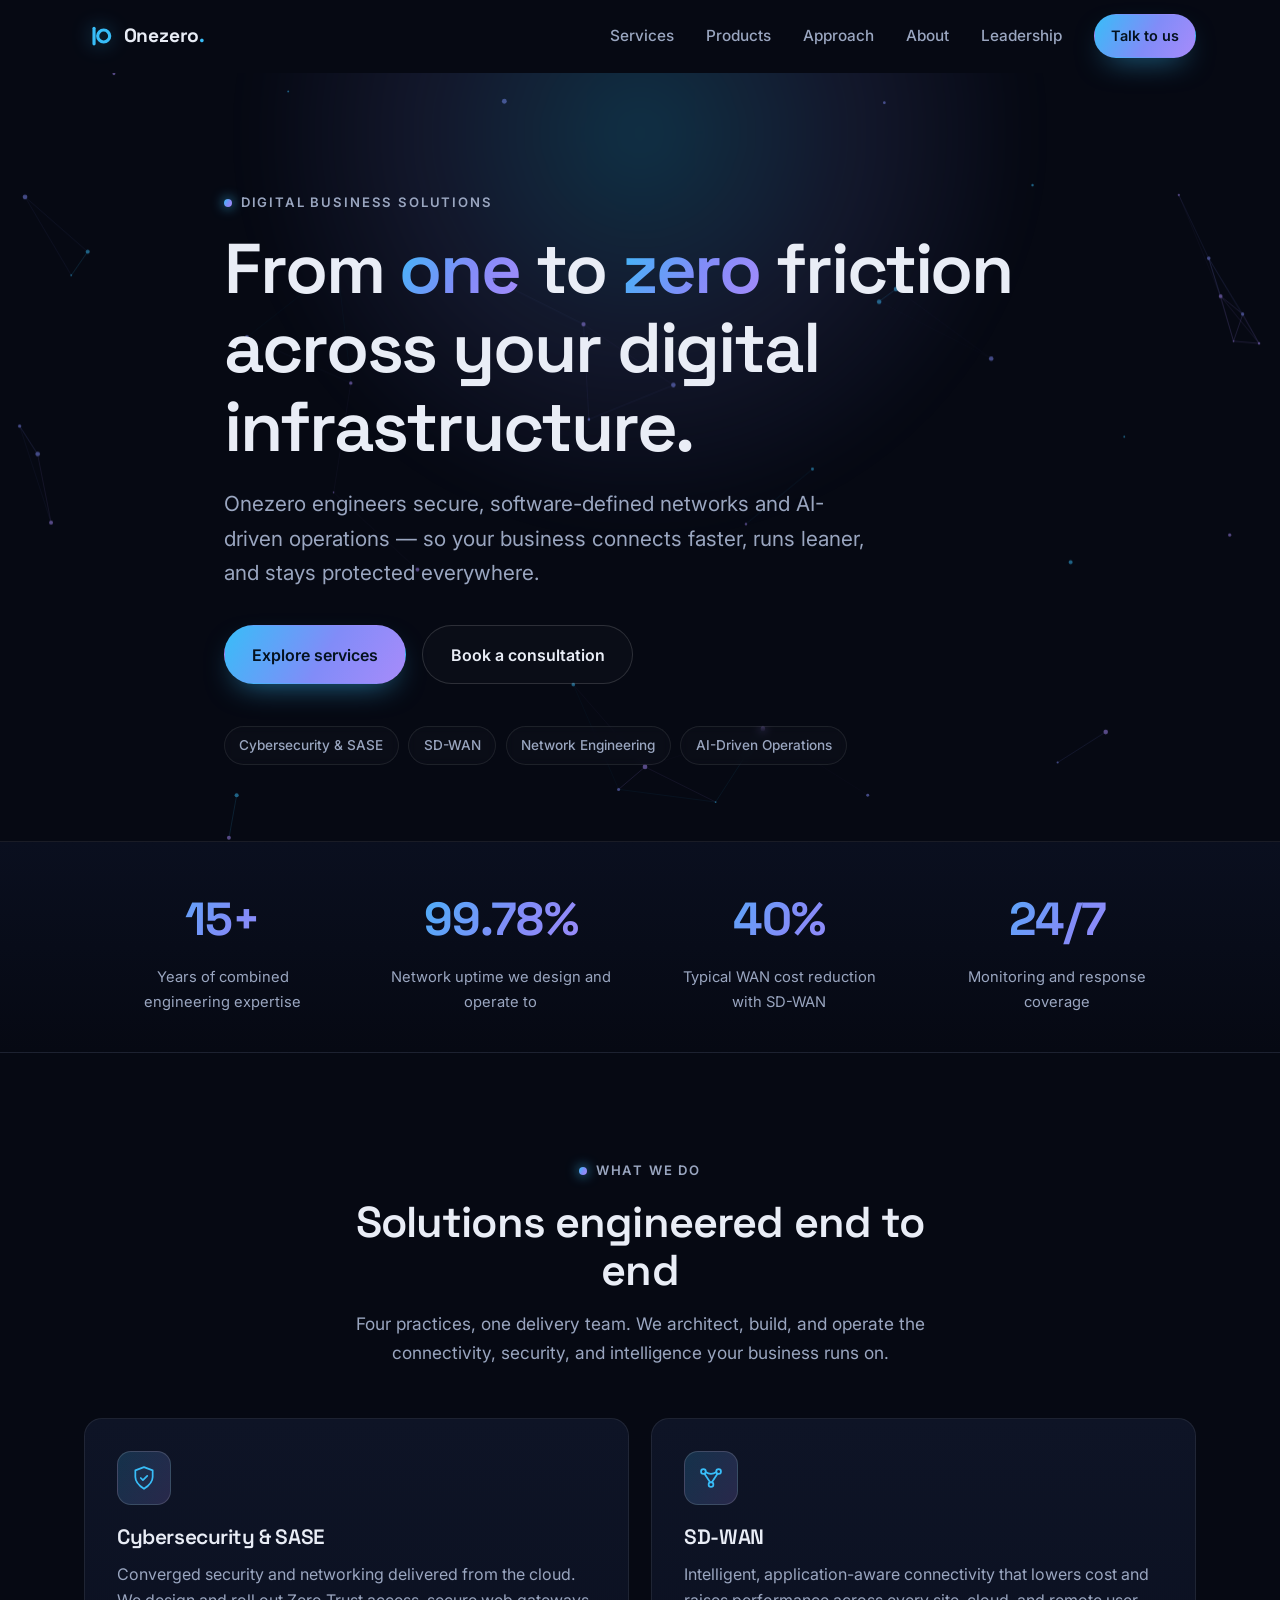
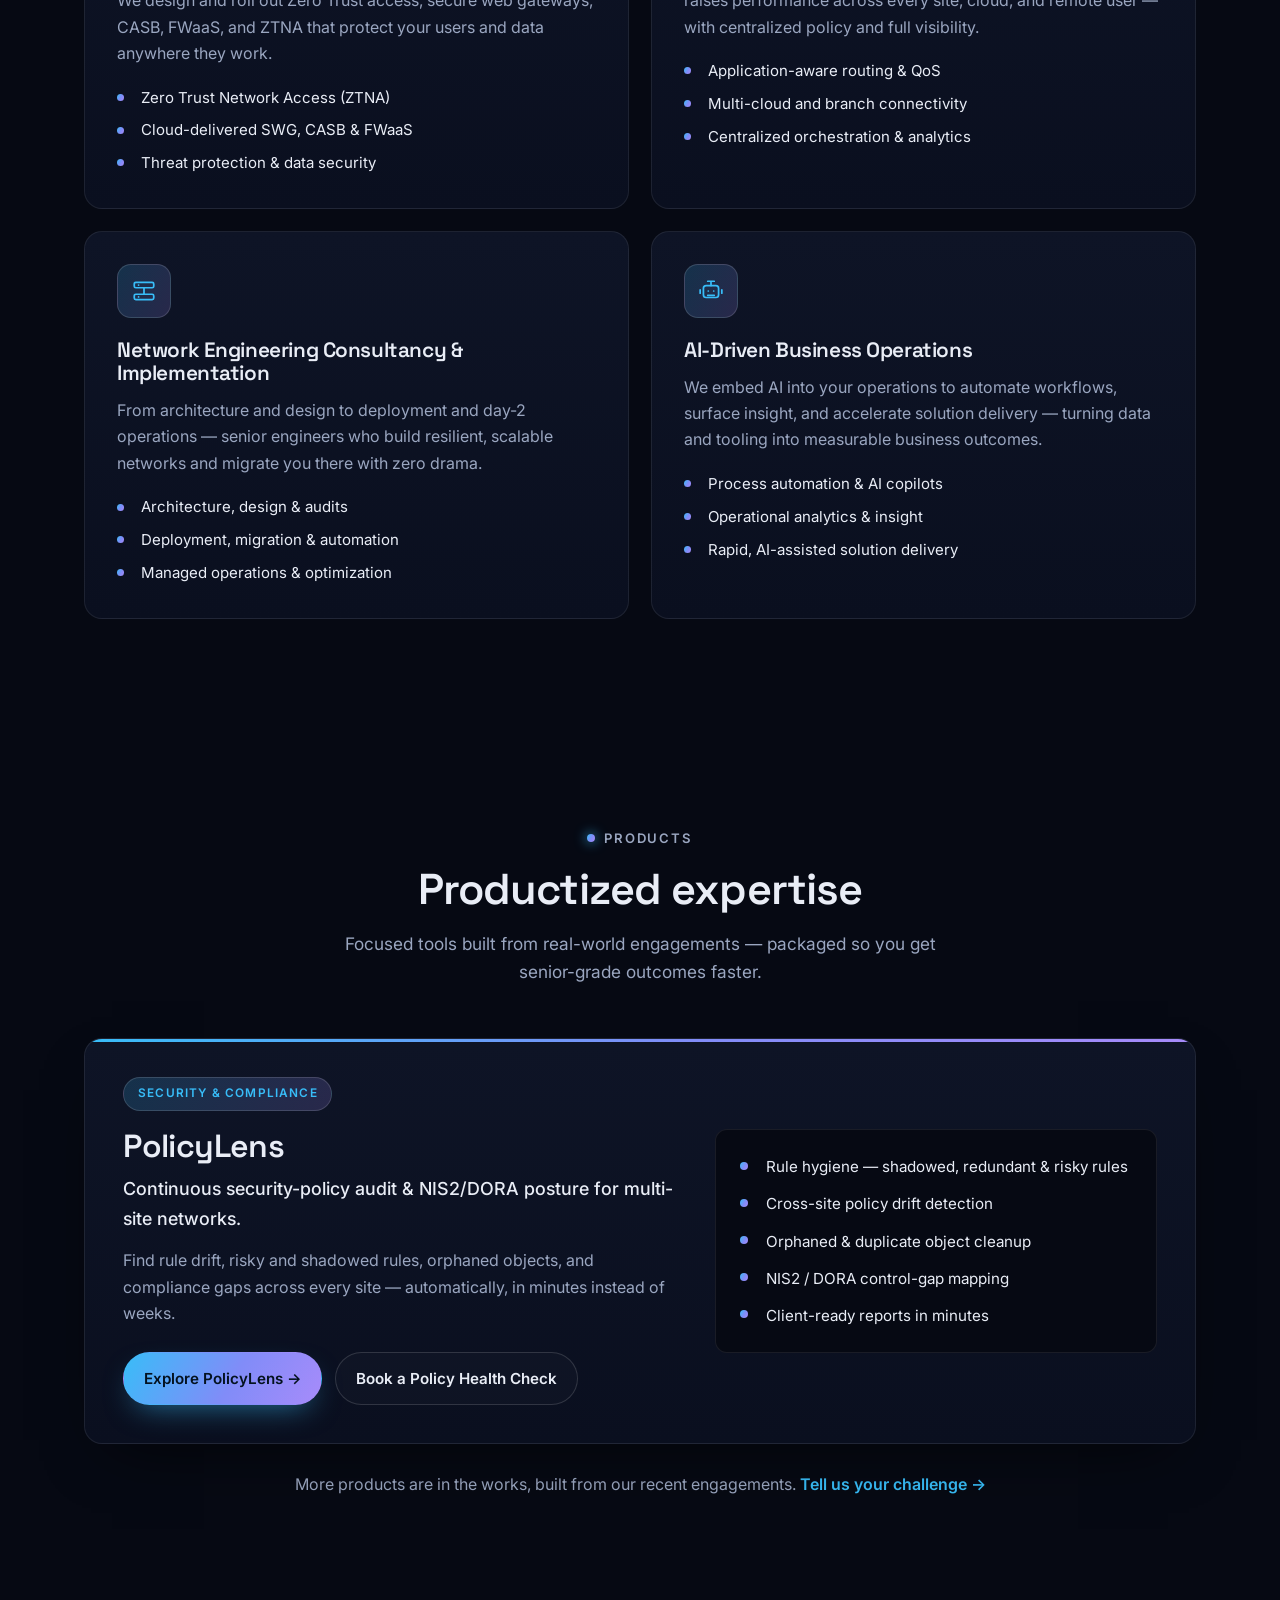
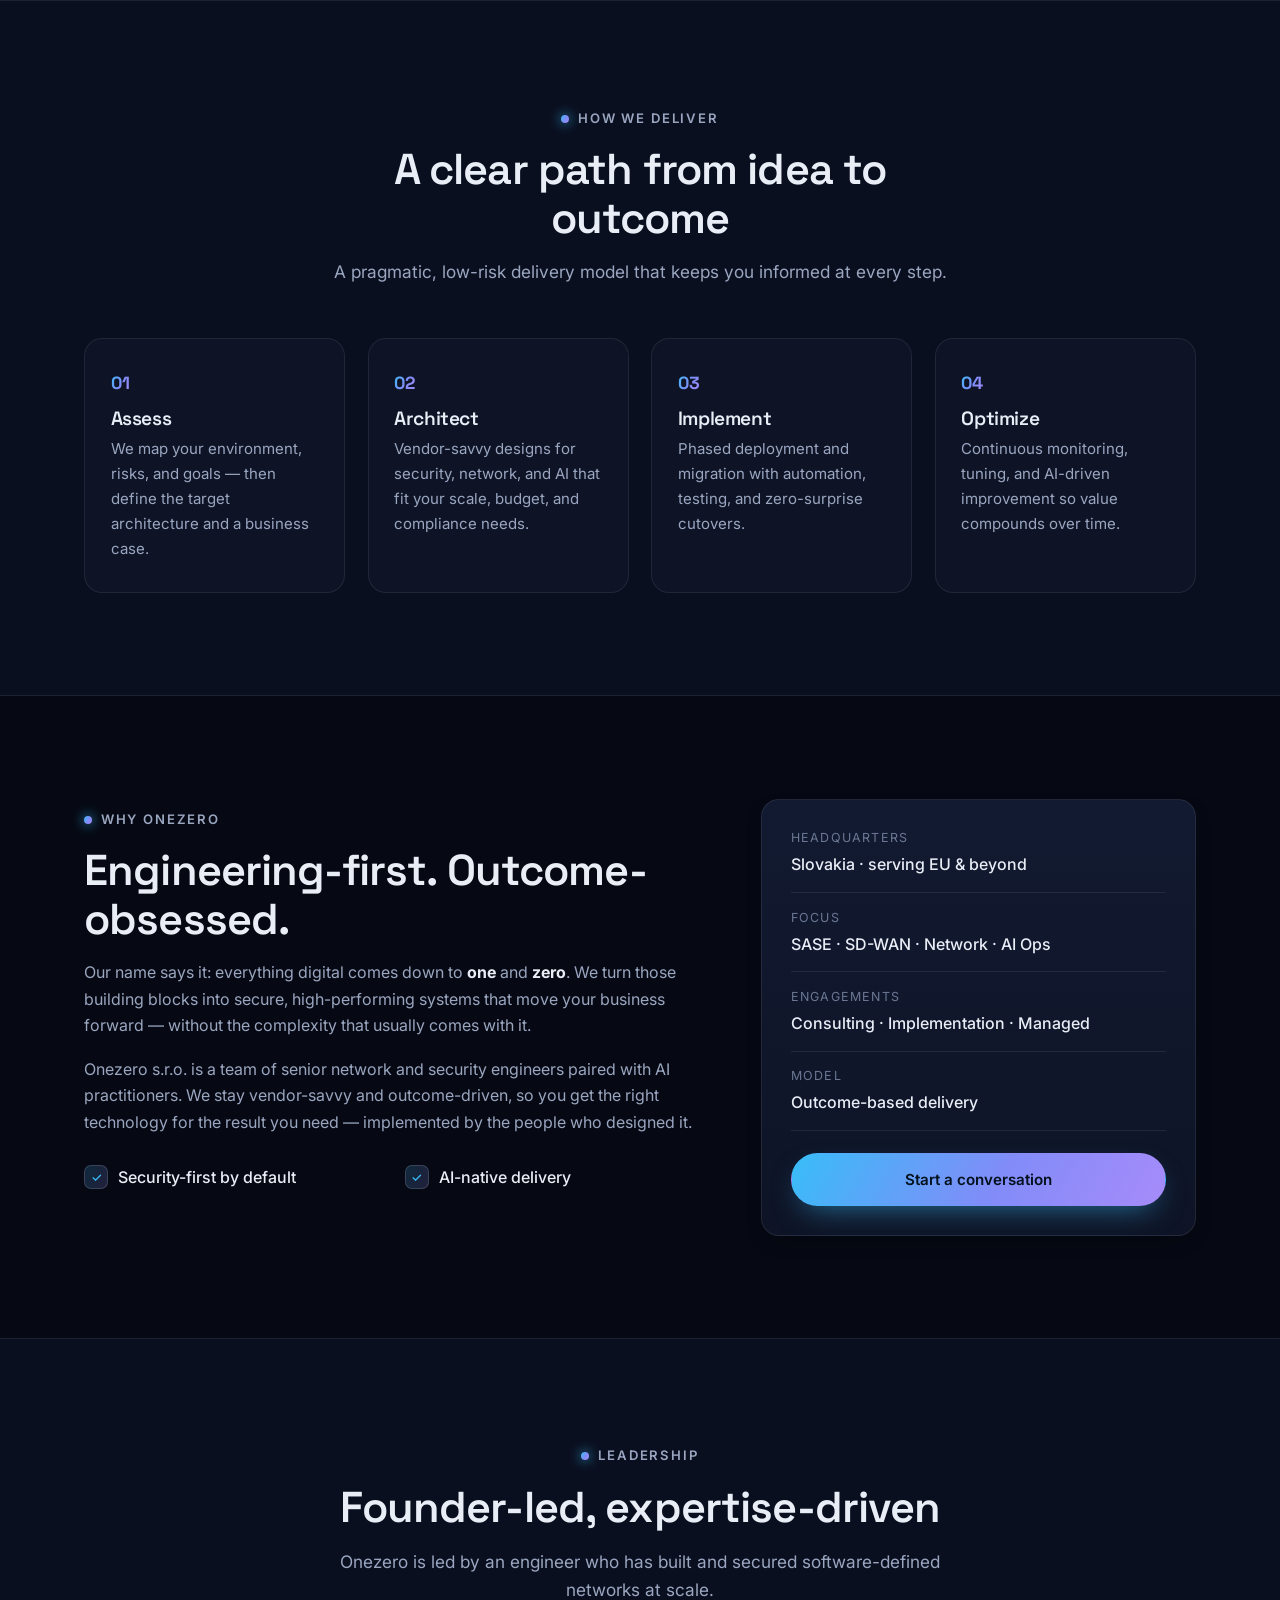
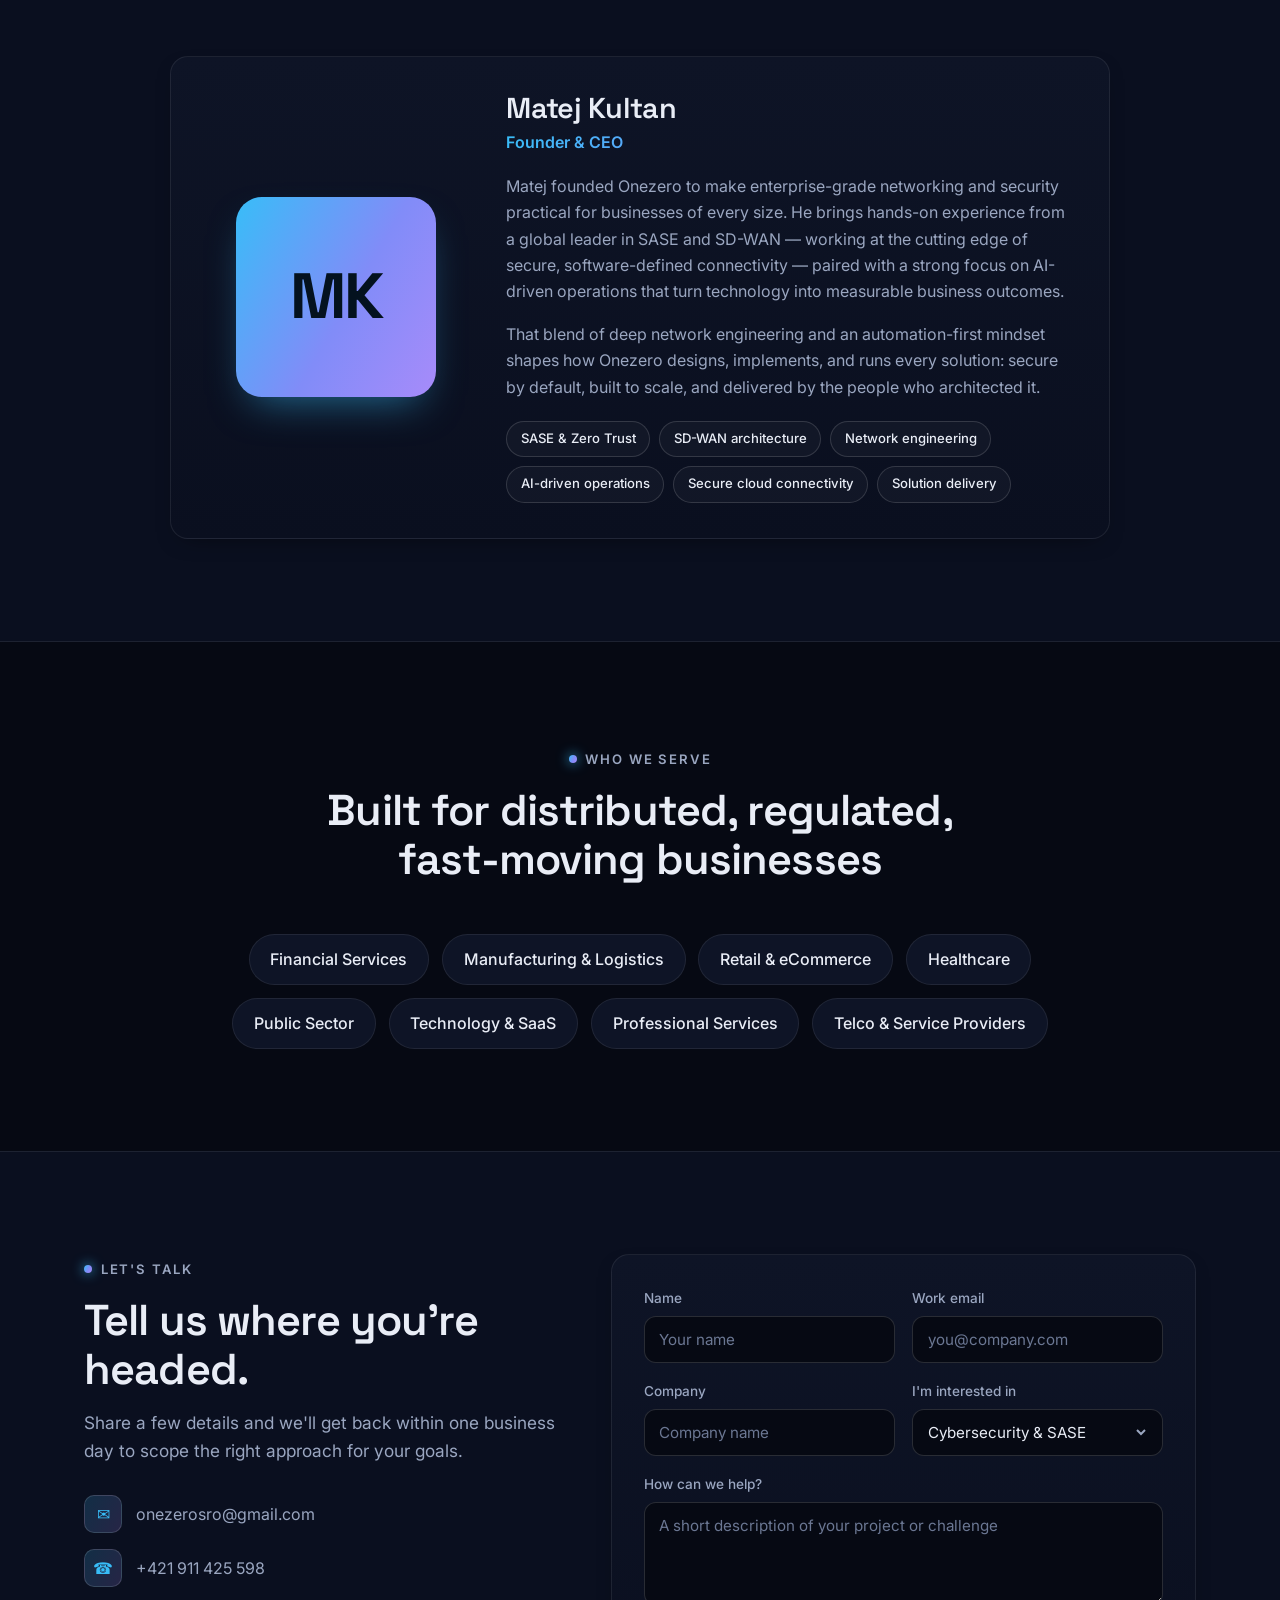
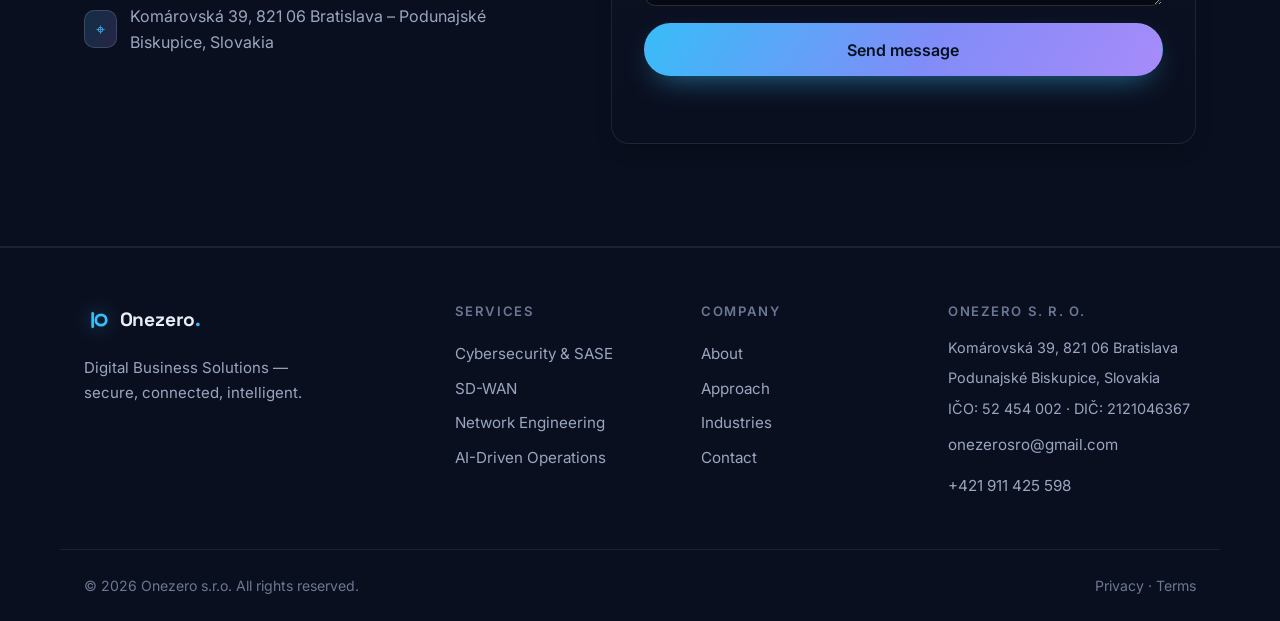
==== commit 466cb6ff: "Add PolicyLens: dedicated product page + homepage Products section New policylens.html (problem, cap" ====
--- a/index.html
+++ b/index.html
@@ -40,10 +40,10 @@
 
       <nav class="nav__links" aria-label="Primary">
         <a href="#services">Services</a>
+        <a href="#products">Products</a>
         <a href="#approach">Approach</a>
         <a href="#about">About</a>
         <a href="#leadership">Leadership</a>
-        <a href="#industries">Industries</a>
         <a href="#contact" class="btn btn--sm btn--primary">Talk to us</a>
       </nav>
 
@@ -54,10 +54,10 @@
 
     <div class="mobile-menu" id="mobileMenu" hidden>
       <a href="#services">Services</a>
+      <a href="#products">Products</a>
       <a href="#approach">Approach</a>
       <a href="#about">About</a>
       <a href="#leadership">Leadership</a>
-      <a href="#industries">Industries</a>
       <a href="#contact" class="btn btn--primary btn--block">Talk to us</a>
     </div>
   </header>
@@ -213,6 +213,50 @@
             </ul>
           </article>
         </div>
+      </div>
+    </section>
+
+    <!-- ===== Products ===== -->
+    <section class="section" id="products">
+      <div class="container">
+        <header class="section__head reveal">
+          <p class="eyebrow"><span class="eyebrow__dot"></span> Products</p>
+          <h2 class="section__title">Productized expertise</h2>
+          <p class="section__lead">
+            Focused tools built from real-world engagements — packaged so you get
+            senior-grade outcomes faster.
+          </p>
+        </header>
+
+        <div class="product-feature reveal">
+          <div class="product-feature__main">
+            <span class="badge">Security &amp; Compliance</span>
+            <h3 class="product-feature__title">PolicyLens</h3>
+            <p class="product-feature__tagline">
+              Continuous security-policy audit &amp; NIS2/DORA posture for multi-site networks.
+            </p>
+            <p class="product-feature__text">
+              Find rule drift, risky and shadowed rules, orphaned objects, and compliance
+              gaps across every site &mdash; automatically, in minutes instead of weeks.
+            </p>
+            <div class="product-feature__actions">
+              <a class="btn btn--primary" href="policylens.html">Explore PolicyLens &rarr;</a>
+              <a class="btn btn--ghost" href="#contact">Book a Policy Health Check</a>
+            </div>
+          </div>
+          <ul class="product-feature__list">
+            <li>Rule hygiene &mdash; shadowed, redundant &amp; risky rules</li>
+            <li>Cross-site policy drift detection</li>
+            <li>Orphaned &amp; duplicate object cleanup</li>
+            <li>NIS2 / DORA control-gap mapping</li>
+            <li>Client-ready reports in minutes</li>
+          </ul>
+        </div>
+
+        <p class="products__note reveal">
+          More products are in the works, built from our recent engagements.
+          <a href="#contact">Tell us your challenge &rarr;</a>
+        </p>
       </div>
     </section>
 
--- a/styles.css
+++ b/styles.css
@@ -380,3 +380,101 @@
   .steps { grid-template-columns: 1fr; }
   .hero__cta .btn { width: 100%; }
 }
+
+/* =====================================================================
+   Products (homepage) + PolicyLens product page
+   ===================================================================== */
+
+/* Sub-page hero (no canvas) */
+.hero--sub { padding-top: clamp(3rem, 6vw, 5rem); padding-bottom: clamp(2.5rem, 5vw, 4rem); }
+.eyebrow__back {
+  color: var(--muted); font-weight: 600; letter-spacing: .14em; text-transform: uppercase;
+  font-size: .82rem; transition: color .2s var(--ease);
+}
+.eyebrow__back:hover { color: var(--cyan); }
+
+/* Badge */
+.badge {
+  display: inline-flex; align-items: center; gap: .4rem;
+  font-size: .74rem; font-weight: 600; letter-spacing: .1em; text-transform: uppercase;
+  color: var(--cyan); background: var(--grad-soft); border: 1px solid var(--border-2);
+  padding: .38rem .85rem; border-radius: 999px; margin-bottom: 1rem;
+}
+
+/* Prose block */
+.prose { max-width: 760px; margin-inline: auto; }
+.prose p { color: var(--muted); font-size: 1.08rem; margin-bottom: 1.1rem; }
+.prose p:last-child { margin-bottom: 0; }
+.prose strong { color: var(--text); }
+
+/* Homepage Products feature card */
+.product-feature {
+  display: grid; grid-template-columns: 1.25fr 1fr; gap: 2.5rem; align-items: center;
+  padding: 2.4rem; border-radius: var(--radius); position: relative; overflow: hidden;
+  background: linear-gradient(180deg, var(--surface), var(--bg-2));
+  border: 1px solid var(--border); box-shadow: var(--shadow);
+}
+.product-feature::before { content: ""; position: absolute; inset: 0 0 auto 0; height: 3px; background: var(--grad); }
+.product-feature__title { font-size: 2rem; margin: .15rem 0 .55rem; }
+.product-feature__tagline { color: var(--text); font-weight: 500; font-size: 1.12rem; margin-bottom: .9rem; }
+.product-feature__text { color: var(--muted); margin-bottom: 1.6rem; }
+.product-feature__actions { display: flex; flex-wrap: wrap; gap: .8rem; }
+.product-feature__list {
+  display: grid; gap: .75rem; padding: 1.5rem; border-radius: var(--radius-sm);
+  background: var(--bg); border: 1px solid var(--border);
+}
+.product-feature__list li { position: relative; padding-left: 1.6rem; color: var(--text); font-size: .95rem; }
+.product-feature__list li::before { content: ""; position: absolute; left: 0; top: .5em; width: 8px; height: 8px; border-radius: 50%; background: var(--grad); }
+.products__note { text-align: center; color: var(--muted); margin-top: 1.7rem; }
+.products__note a { color: var(--cyan); font-weight: 600; }
+.products__note a:hover { text-decoration: underline; }
+
+/* Capabilities / trio grid (product page) */
+.capabilities { display: grid; grid-template-columns: repeat(auto-fit, minmax(240px, 1fr)); gap: 1.3rem; }
+.capability {
+  padding: 1.7rem; border-radius: var(--radius); background: var(--surface);
+  border: 1px solid var(--border); transition: transform .3s var(--ease), border-color .3s var(--ease);
+}
+.capability:hover { transform: translateY(-4px); border-color: var(--border-2); }
+.capability__title { font-size: 1.18rem; margin-bottom: .5rem; }
+.capability p { color: var(--muted); font-size: .95rem; }
+
+/* Engagement tiers (product page) */
+.tiers { display: grid; grid-template-columns: repeat(3, 1fr); gap: 1.4rem; }
+.tier {
+  display: flex; flex-direction: column; padding: 1.9rem; border-radius: var(--radius);
+  background: var(--surface); border: 1px solid var(--border); position: relative;
+}
+.tier--featured { border-color: transparent; box-shadow: var(--shadow); }
+.tier--featured::before {
+  content: ""; position: absolute; inset: 0; border-radius: inherit; padding: 1px; background: var(--grad);
+  -webkit-mask: linear-gradient(#000 0 0) content-box, linear-gradient(#000 0 0);
+  -webkit-mask-composite: xor; mask-composite: exclude; pointer-events: none;
+}
+.tier__tag {
+  position: absolute; top: -11px; left: 1.6rem;
+  font-size: .68rem; font-weight: 700; letter-spacing: .08em; text-transform: uppercase;
+  color: #04121f; background: var(--grad); padding: .28rem .75rem; border-radius: 999px;
+}
+.tier__name { font-size: 1.3rem; margin-bottom: .25rem; }
+.tier__price {
+  font-family: var(--display); font-weight: 700; font-size: 1.05rem; margin-bottom: 1rem;
+  background: var(--grad); -webkit-background-clip: text; background-clip: text;
+  -webkit-text-fill-color: transparent; color: transparent;
+}
+.tier__desc { color: var(--muted); font-size: .95rem; margin-bottom: 1.5rem; flex: 1; }
+
+/* CTA band */
+.cta-band {
+  text-align: center; max-width: 720px; margin-inline: auto; padding: 3rem 2rem;
+  border-radius: var(--radius); background: var(--grad-soft); border: 1px solid var(--border-2);
+}
+.cta-band__title { font-size: clamp(1.6rem, 3vw, 2.3rem); margin-bottom: .8rem; }
+.cta-band__text { color: var(--muted); margin-bottom: 1.8rem; }
+
+@media (max-width: 860px) {
+  .product-feature { grid-template-columns: 1fr; gap: 1.8rem; padding: 1.8rem; }
+}
+@media (max-width: 760px) {
+  .tiers { grid-template-columns: 1fr; }
+}
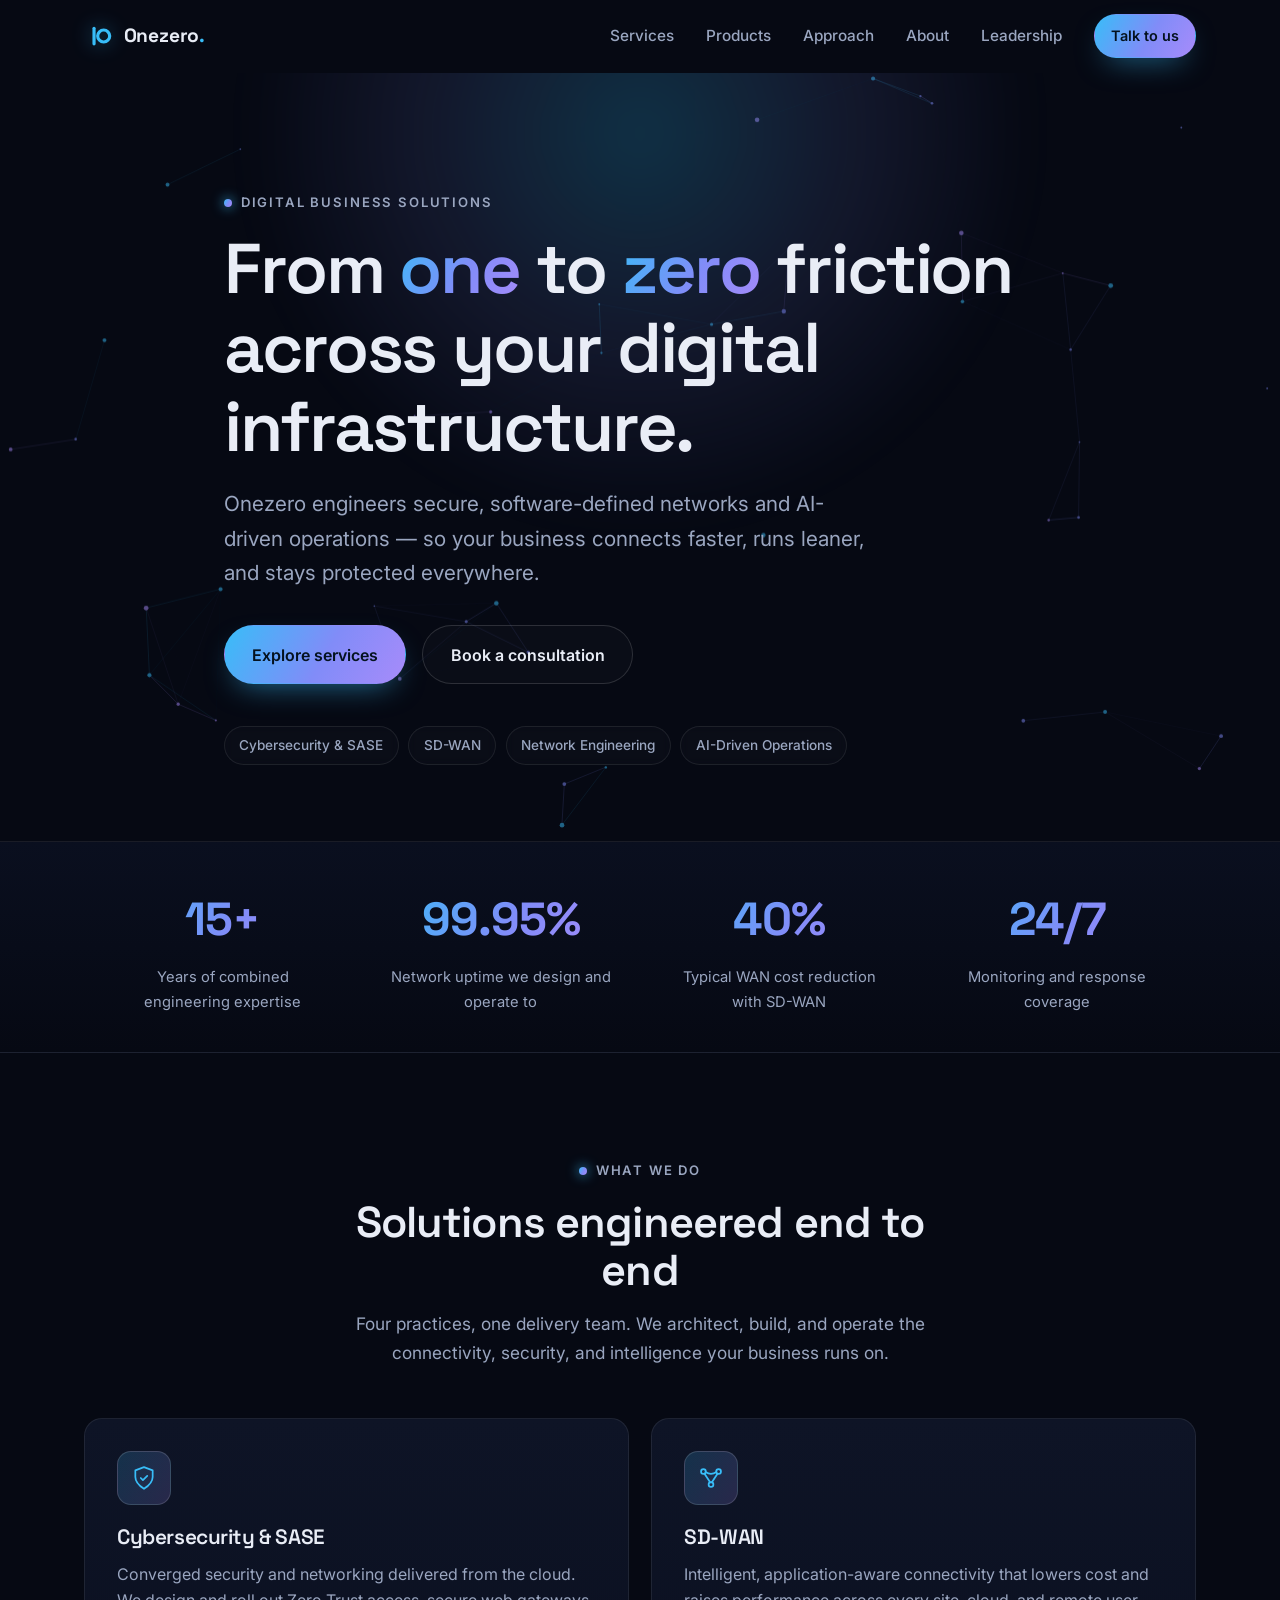
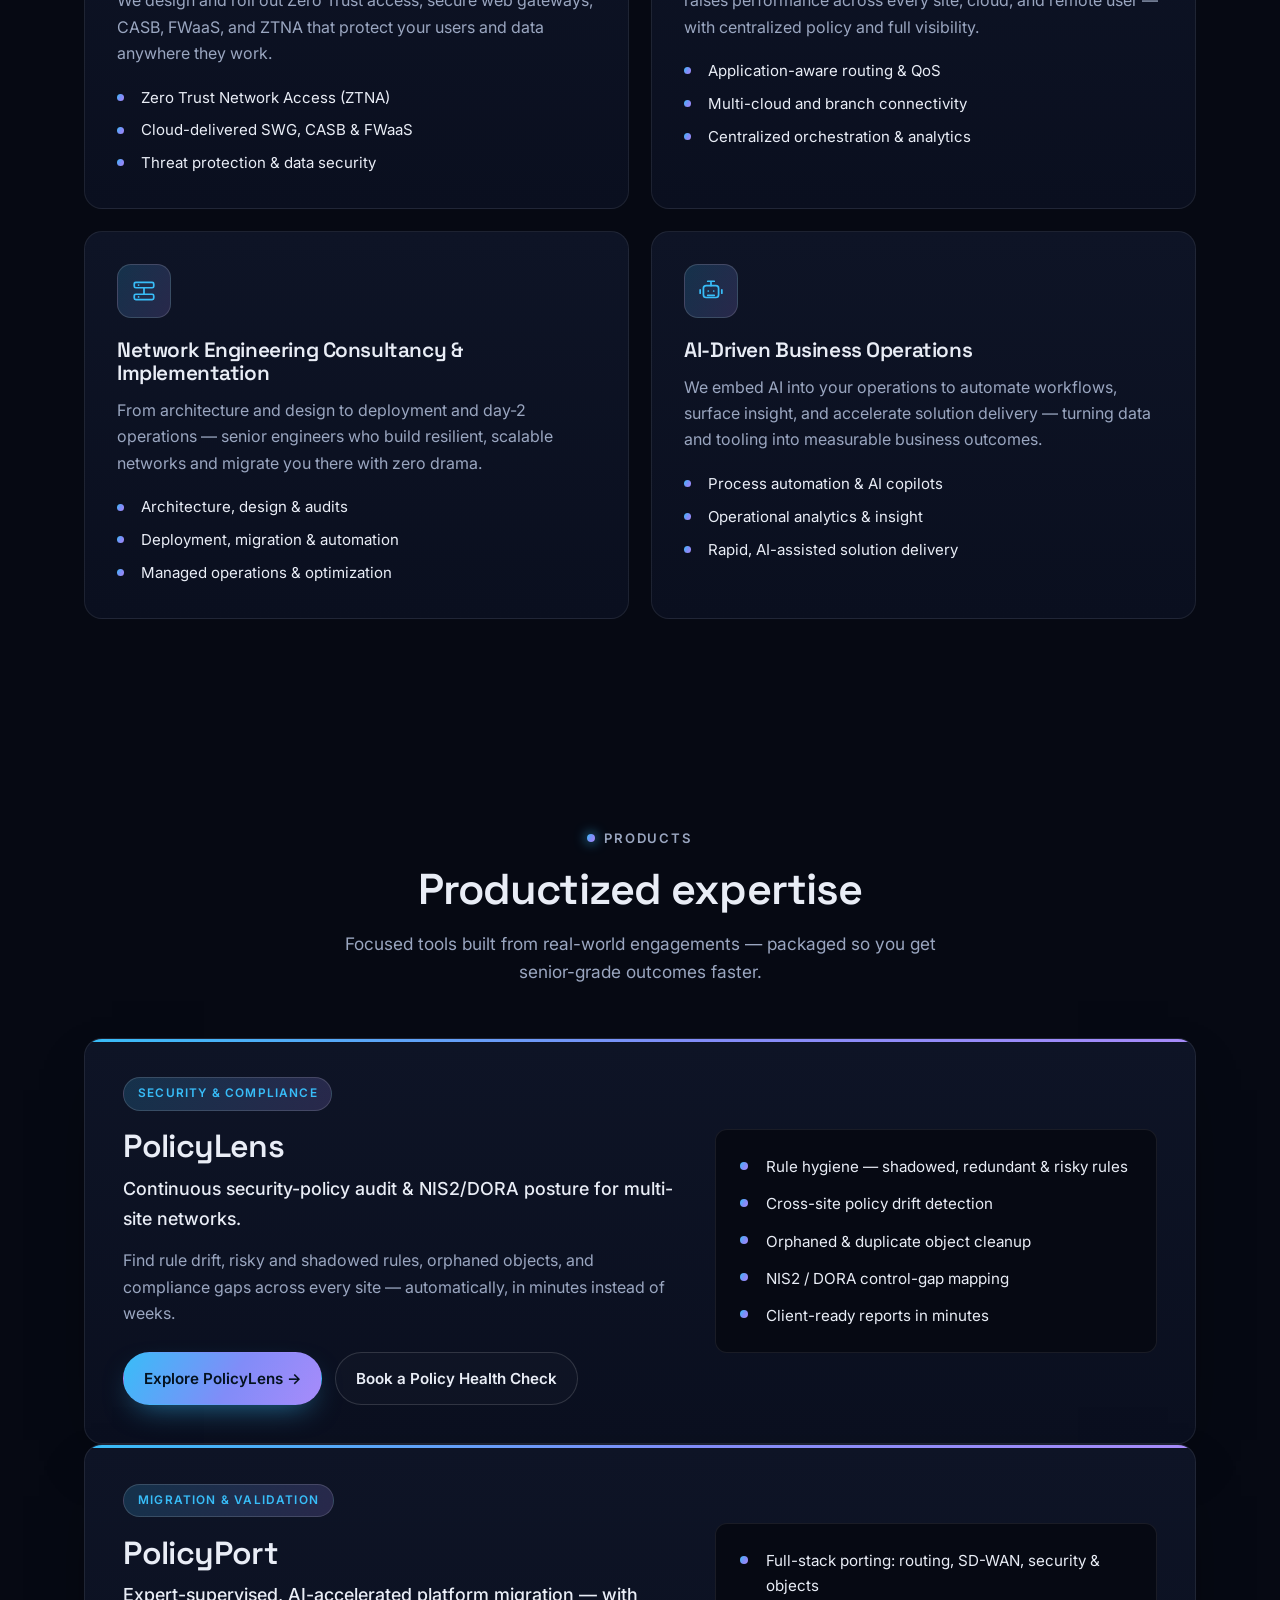
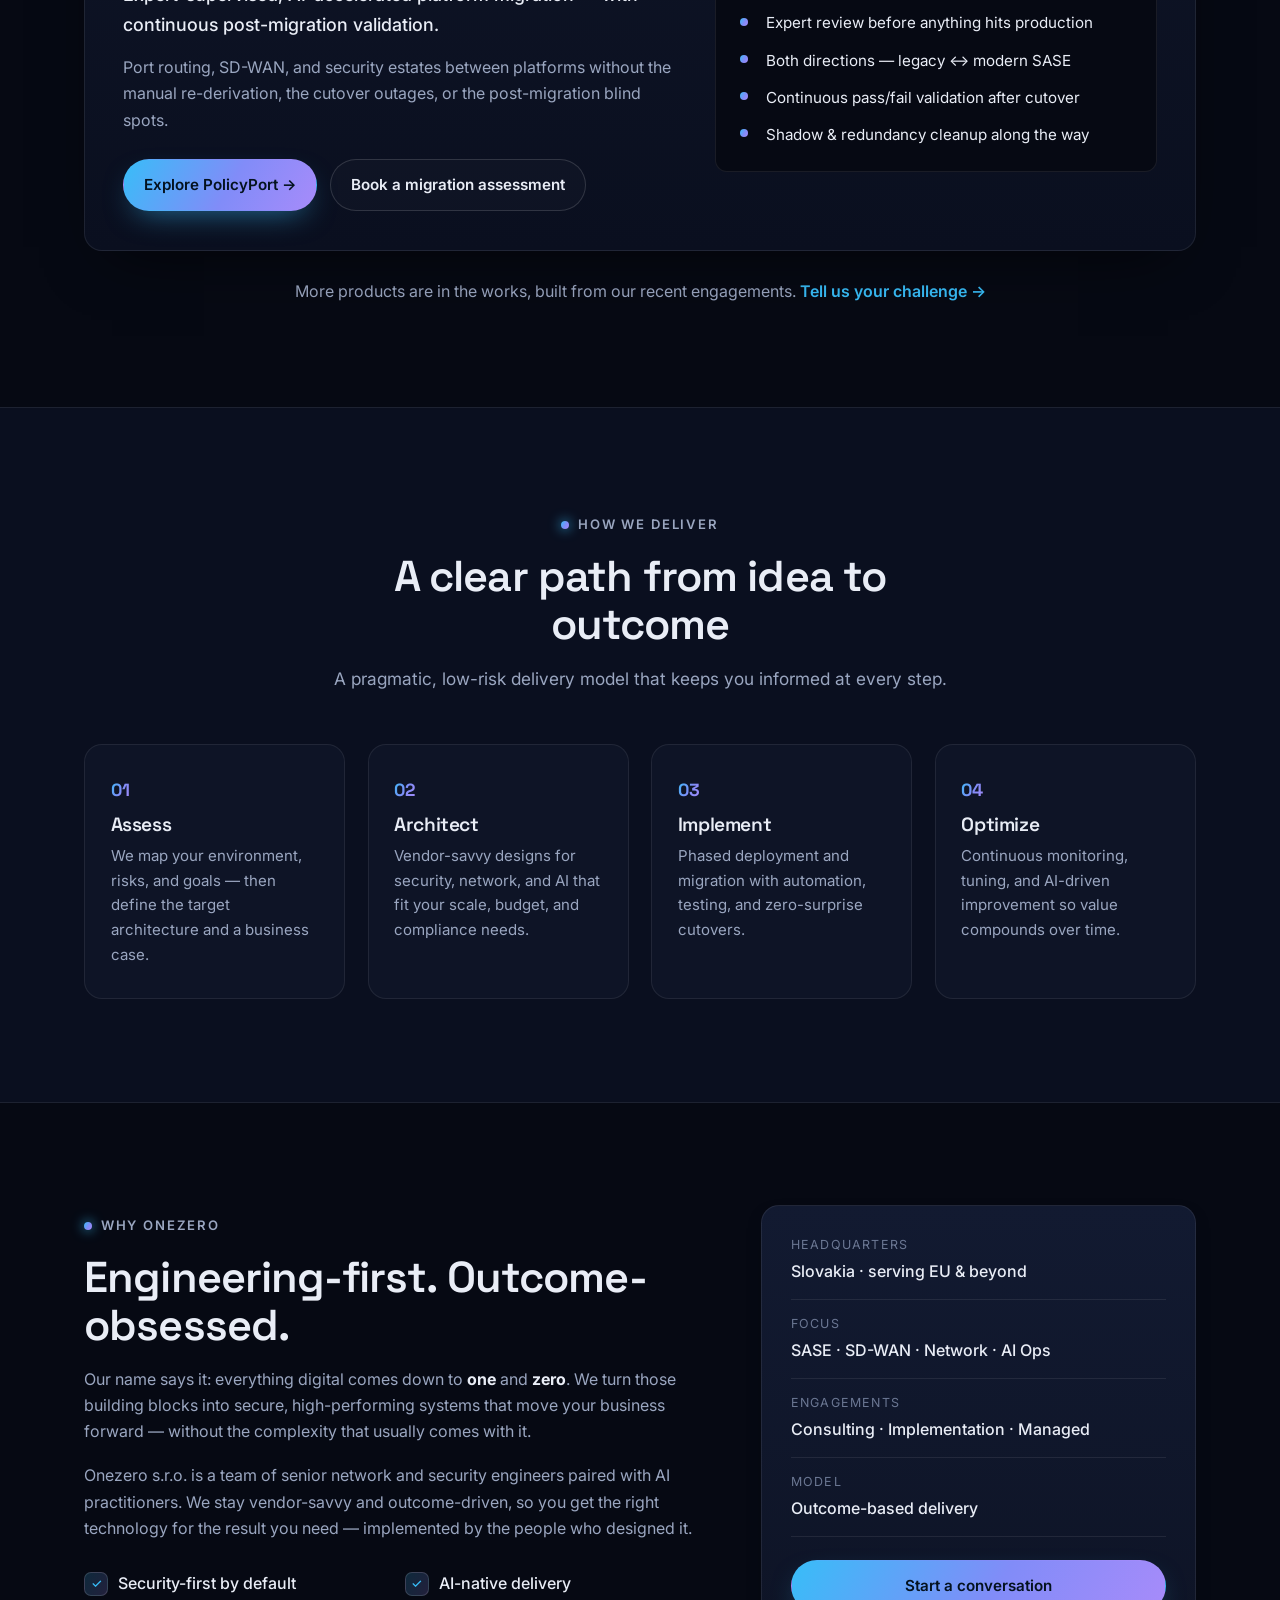
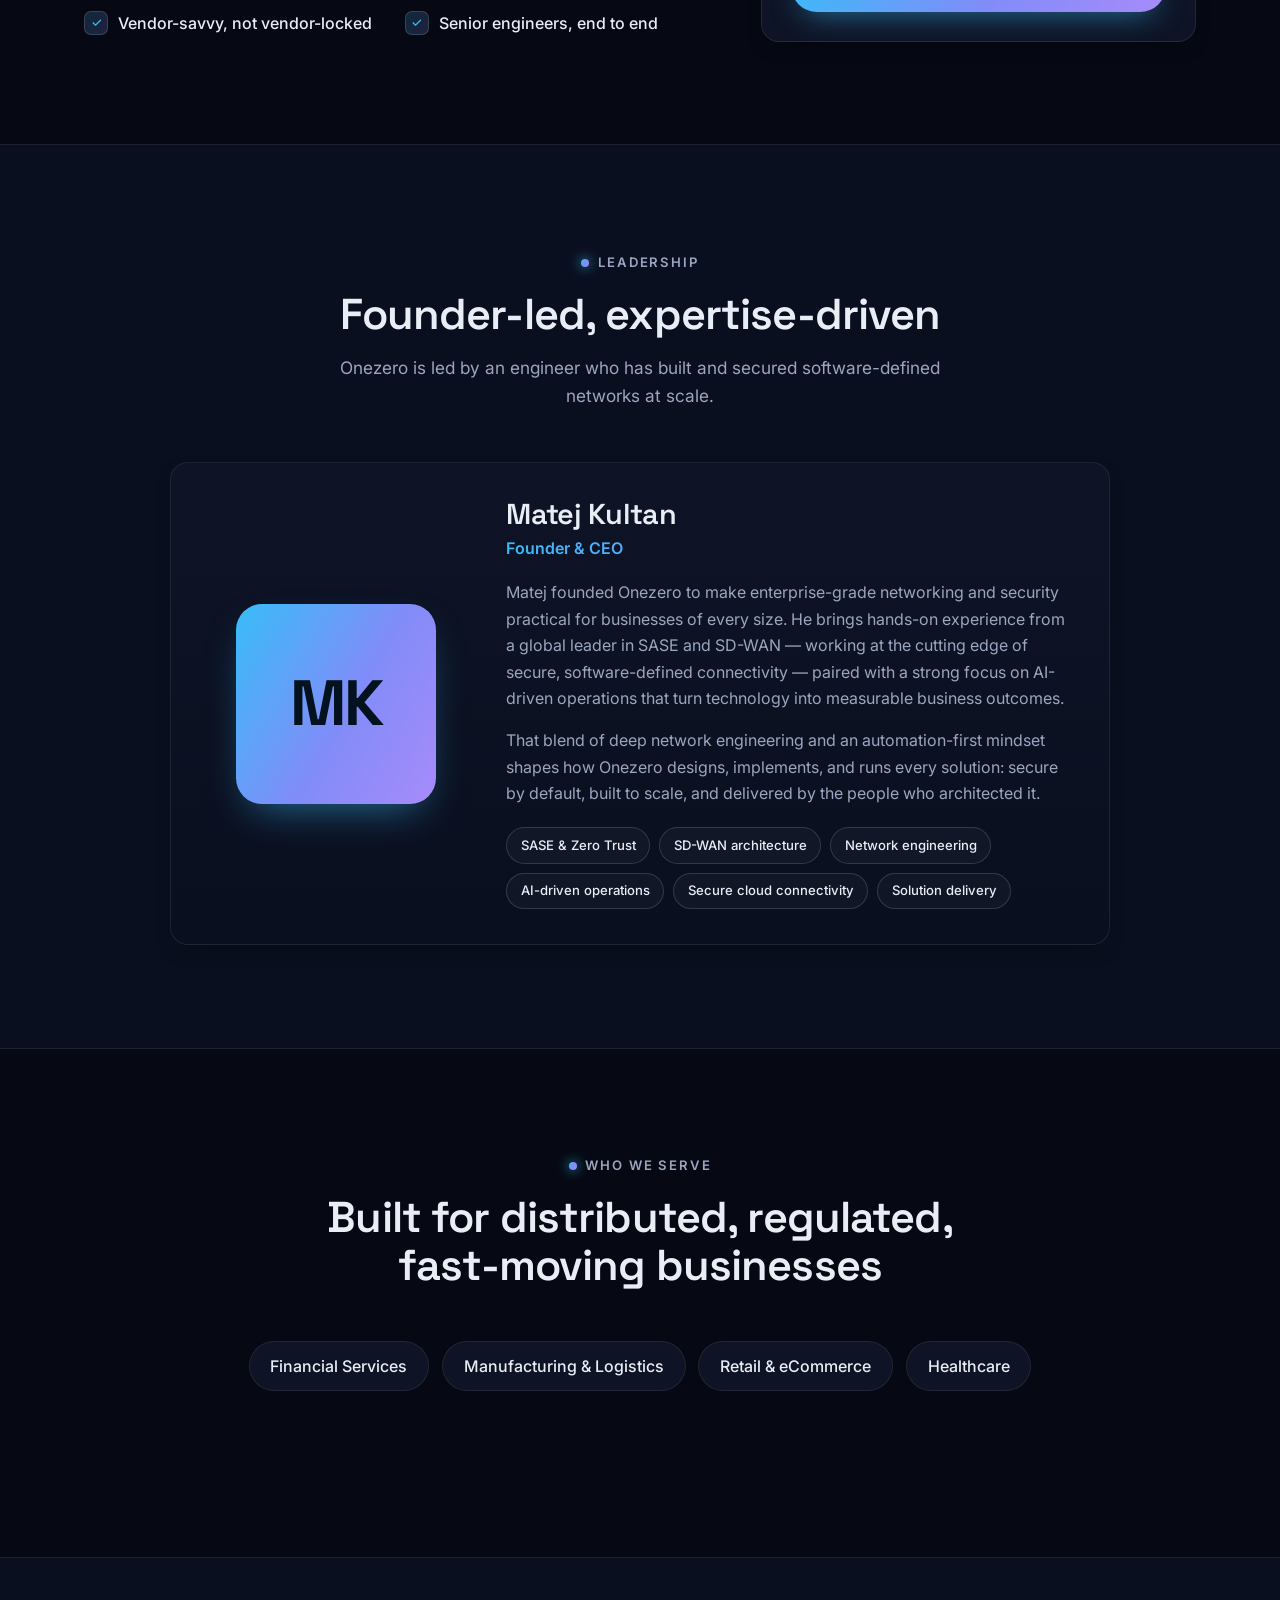
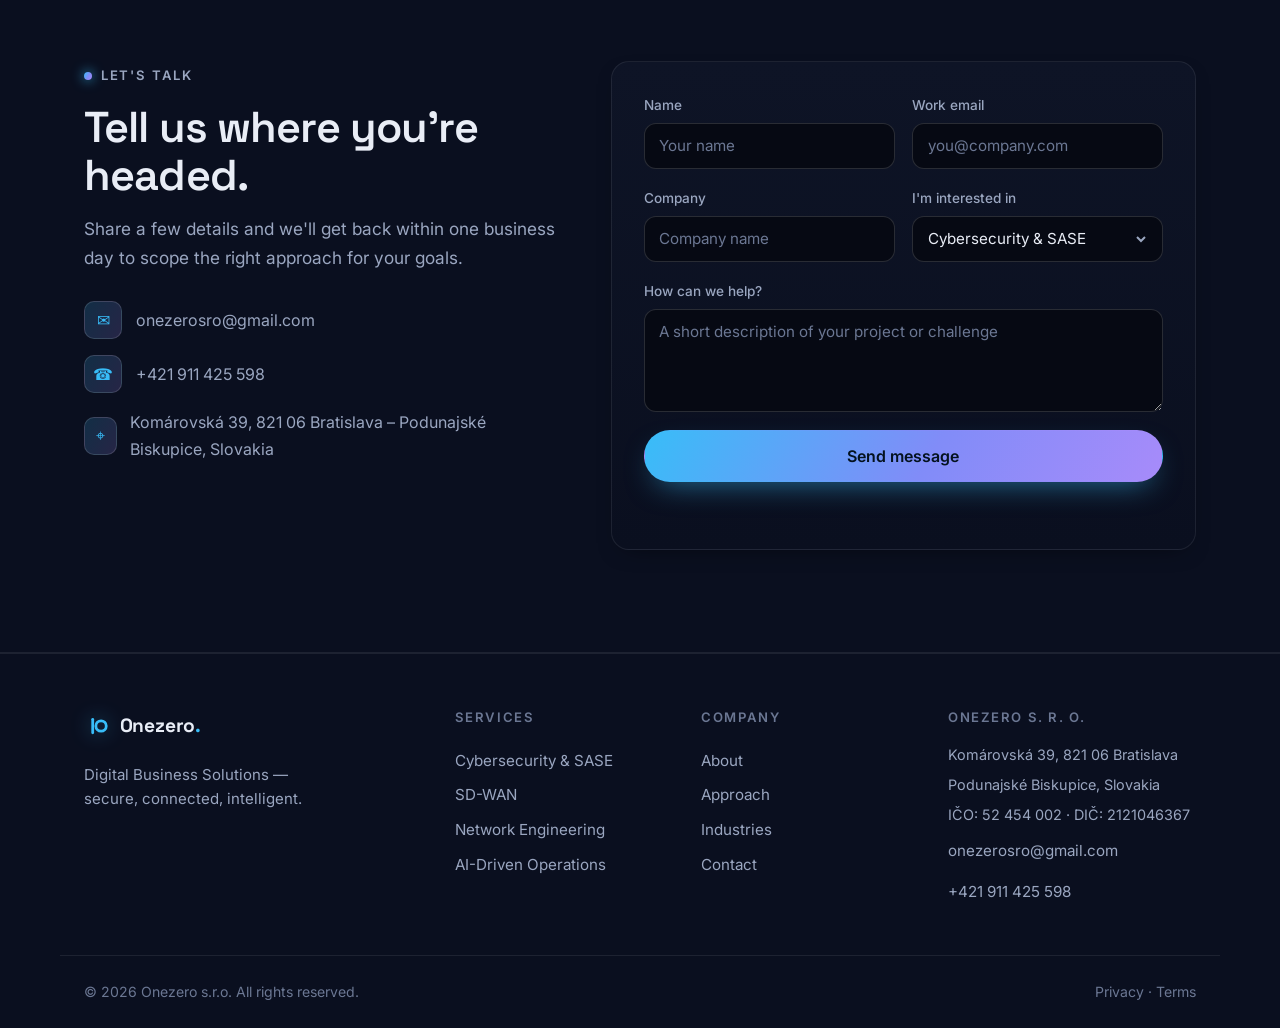
==== commit 2f6c7293: "Add PolicyPort: migration & validation product page + homepage card New policyport.html (problem, wh" ====
--- a/index.html
+++ b/index.html
@@ -250,6 +250,31 @@
             <li>Orphaned &amp; duplicate object cleanup</li>
             <li>NIS2 / DORA control-gap mapping</li>
             <li>Client-ready reports in minutes</li>
+          </ul>
+        </div>
+
+        <div class="product-feature reveal">
+          <div class="product-feature__main">
+            <span class="badge">Migration &amp; Validation</span>
+            <h3 class="product-feature__title">PolicyPort</h3>
+            <p class="product-feature__tagline">
+              Expert-supervised, AI-accelerated platform migration &mdash; with continuous post-migration validation.
+            </p>
+            <p class="product-feature__text">
+              Port routing, SD-WAN, and security estates between platforms without the manual
+              re-derivation, the cutover outages, or the post-migration blind spots.
+            </p>
+            <div class="product-feature__actions">
+              <a class="btn btn--primary" href="policyport.html">Explore PolicyPort &rarr;</a>
+              <a class="btn btn--ghost" href="#contact">Book a migration assessment</a>
+            </div>
+          </div>
+          <ul class="product-feature__list">
+            <li>Full-stack porting: routing, SD-WAN, security &amp; objects</li>
+            <li>Expert review before anything hits production</li>
+            <li>Both directions &mdash; legacy &harr; modern SASE</li>
+            <li>Continuous pass/fail validation after cutover</li>
+            <li>Shadow &amp; redundancy cleanup along the way</li>
           </ul>
         </div>
 
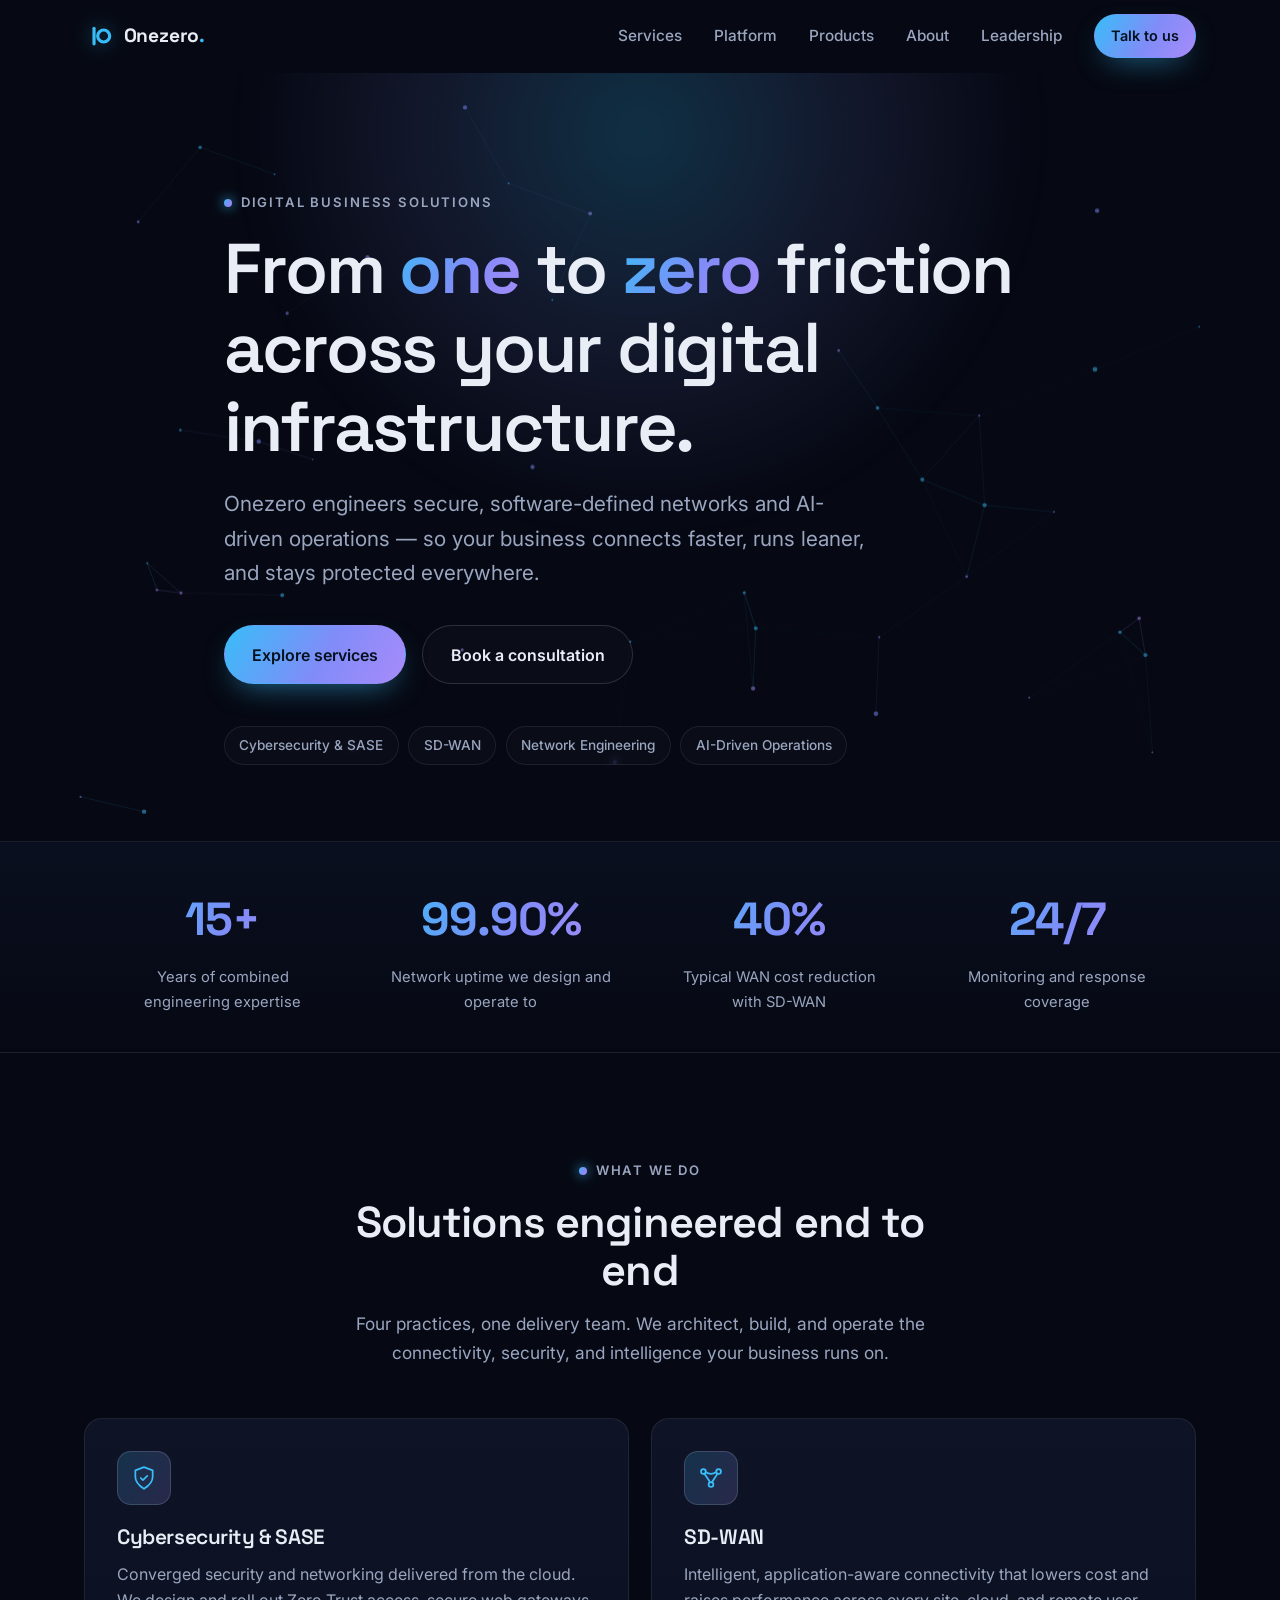
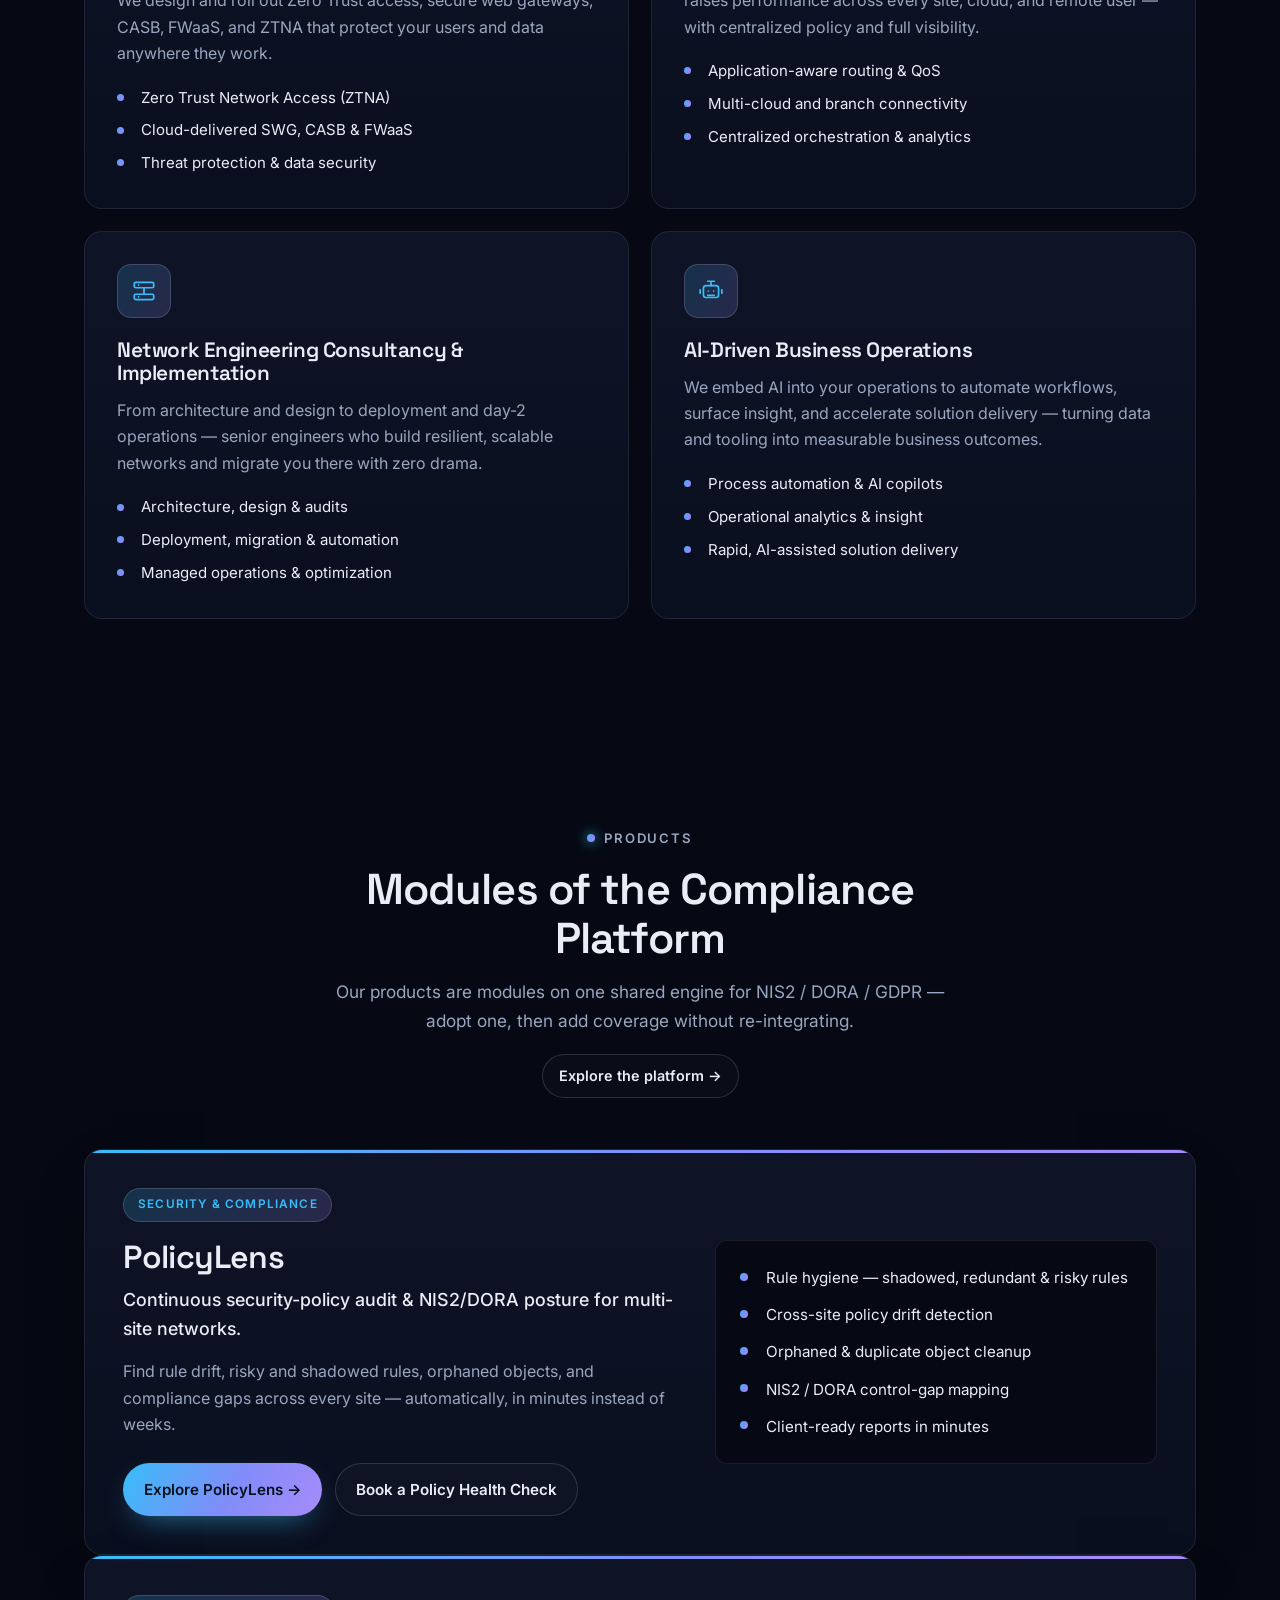
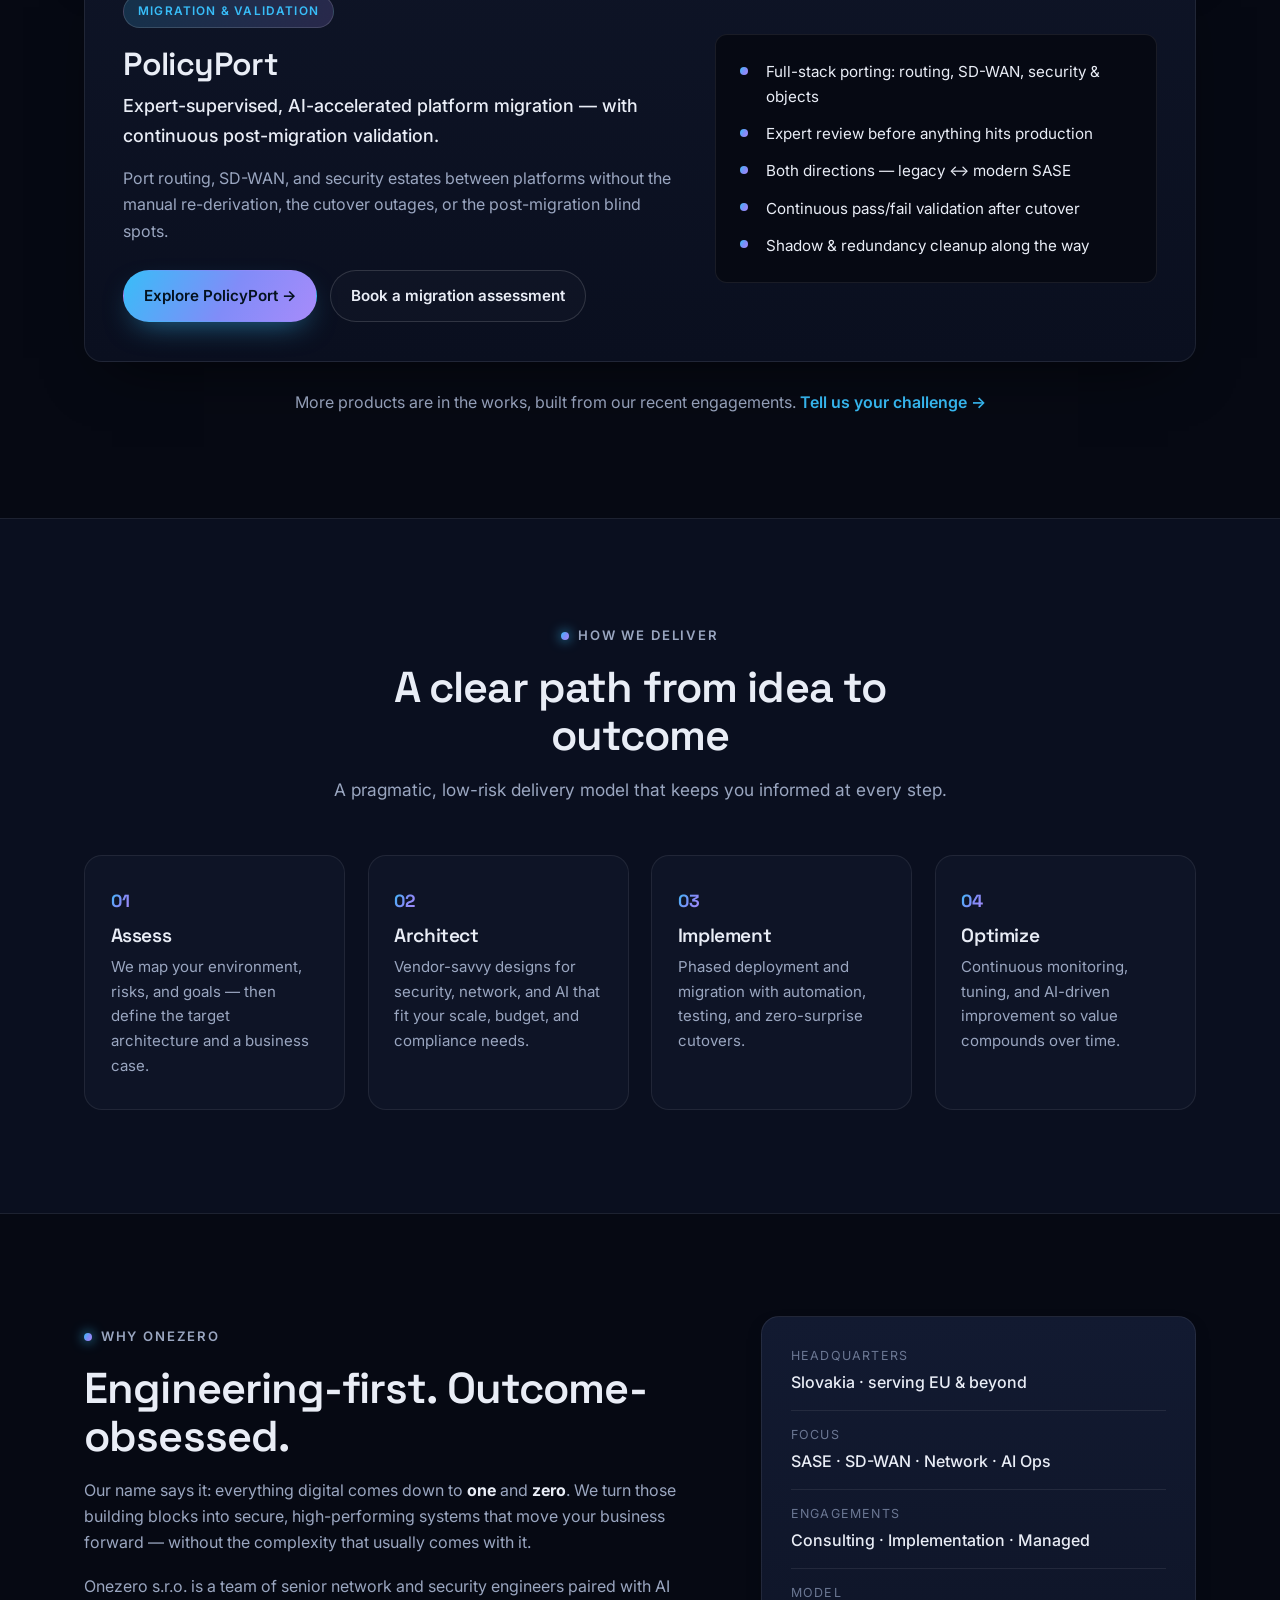
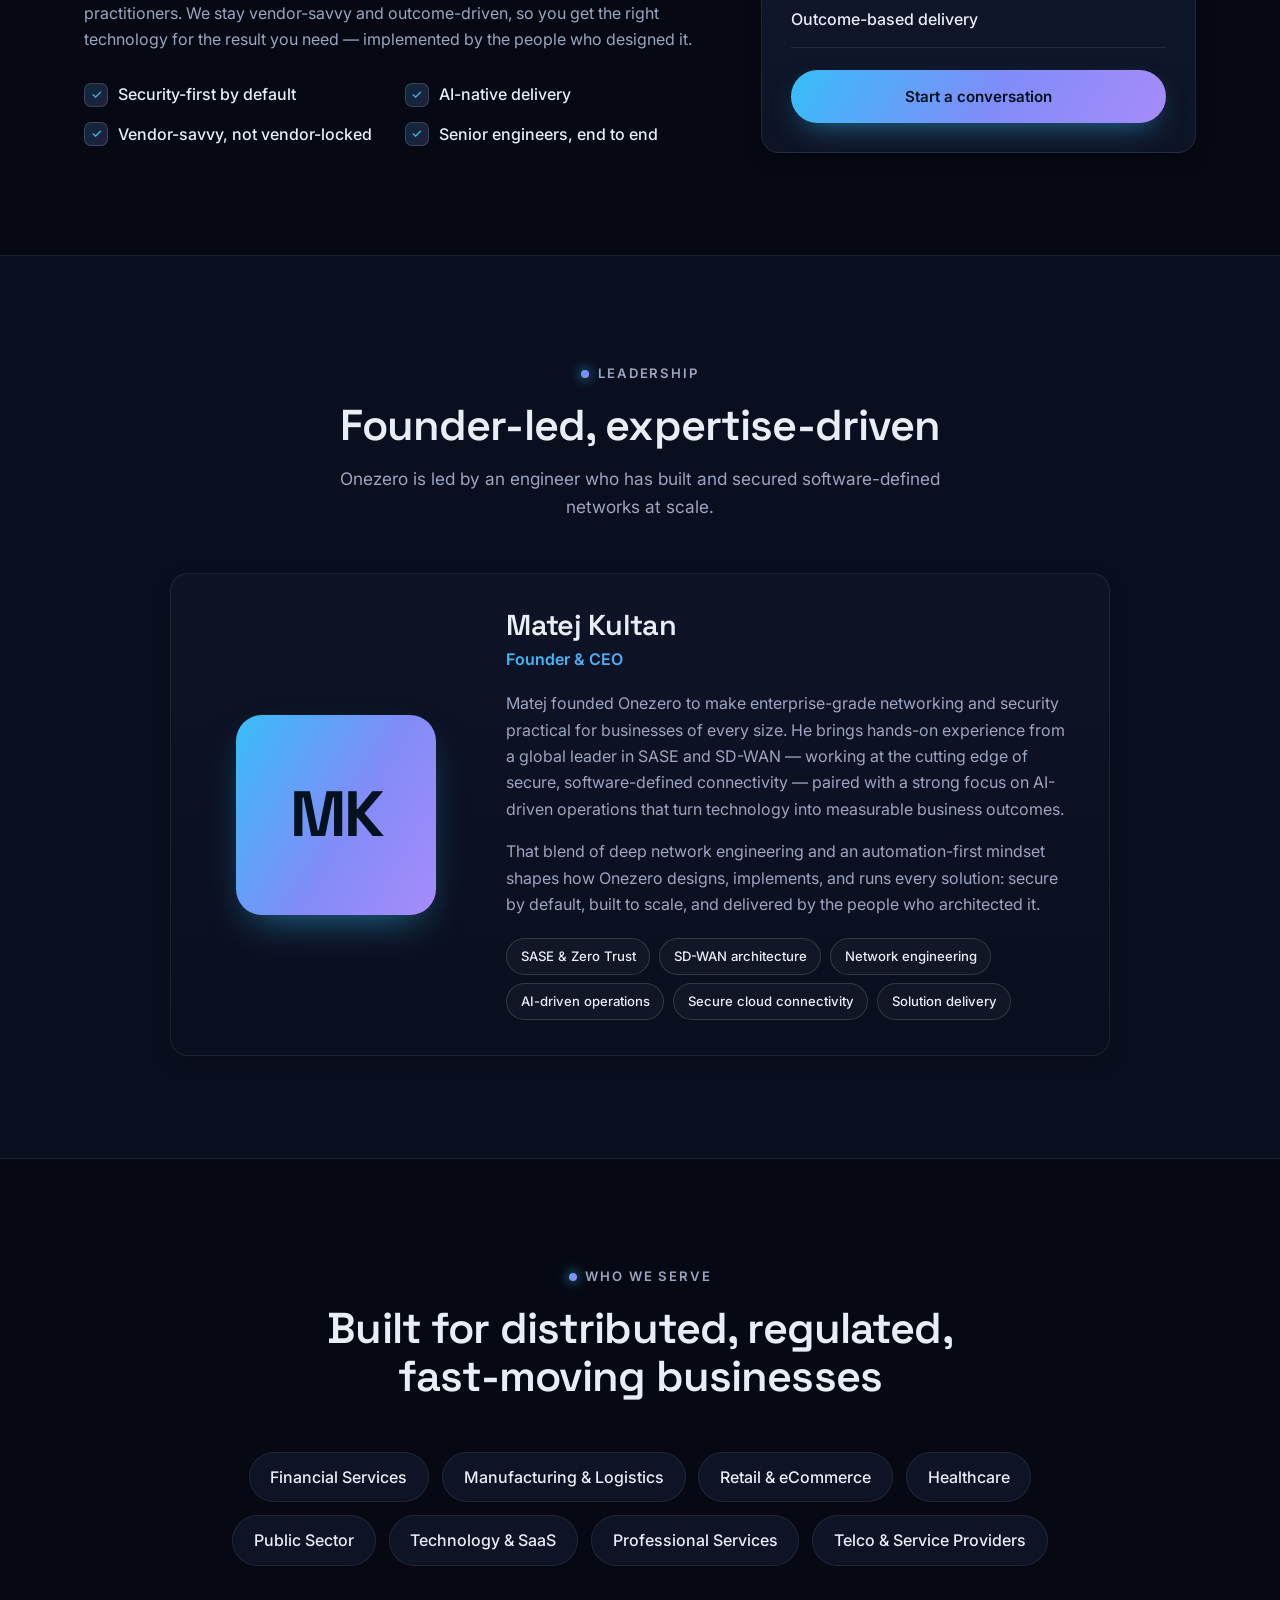
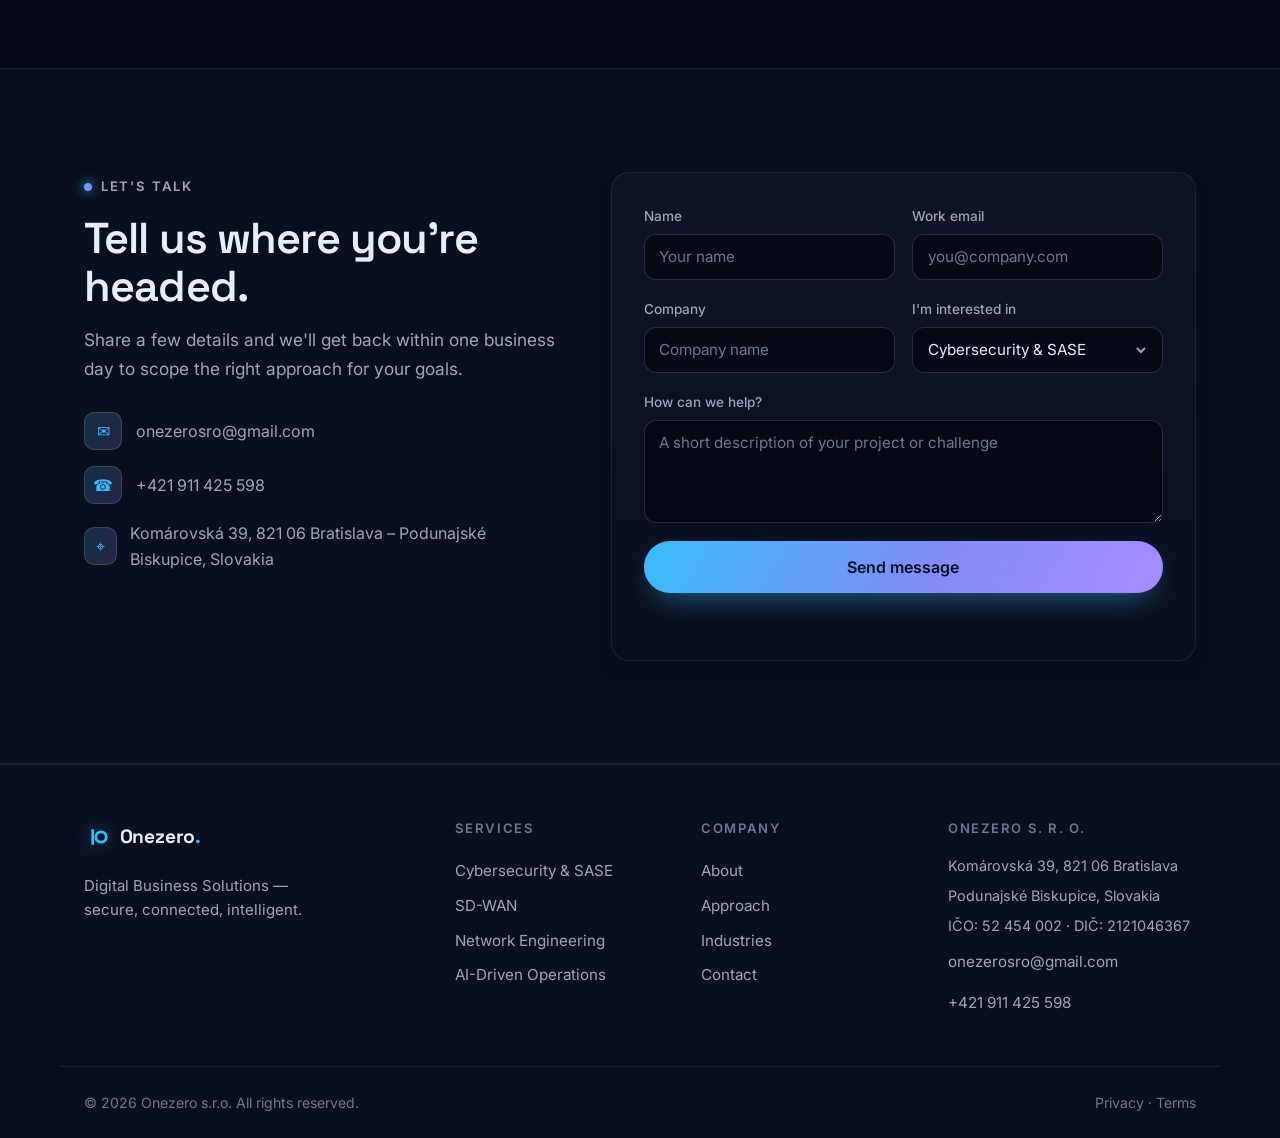
==== commit 8c39a5b3: "Add Compliance Platform page; frame products as platform modules New platform.html (one-engine story" ====
--- a/index.html
+++ b/index.html
@@ -40,8 +40,8 @@
 
       <nav class="nav__links" aria-label="Primary">
         <a href="#services">Services</a>
+        <a href="platform.html">Platform</a>
         <a href="#products">Products</a>
-        <a href="#approach">Approach</a>
         <a href="#about">About</a>
         <a href="#leadership">Leadership</a>
         <a href="#contact" class="btn btn--sm btn--primary">Talk to us</a>
@@ -54,8 +54,8 @@
 
     <div class="mobile-menu" id="mobileMenu" hidden>
       <a href="#services">Services</a>
+      <a href="platform.html">Platform</a>
       <a href="#products">Products</a>
-      <a href="#approach">Approach</a>
       <a href="#about">About</a>
       <a href="#leadership">Leadership</a>
       <a href="#contact" class="btn btn--primary btn--block">Talk to us</a>
@@ -221,11 +221,12 @@
       <div class="container">
         <header class="section__head reveal">
           <p class="eyebrow"><span class="eyebrow__dot"></span> Products</p>
-          <h2 class="section__title">Productized expertise</h2>
+          <h2 class="section__title">Modules of the Compliance Platform</h2>
           <p class="section__lead">
-            Focused tools built from real-world engagements — packaged so you get
-            senior-grade outcomes faster.
-          </p>
+            Our products are modules on one shared engine for NIS2 / DORA / GDPR — adopt one,
+            then add coverage without re-integrating.
+          </p>
+          <a class="btn btn--ghost btn--sm" href="platform.html" style="margin-top: 1.2rem">Explore the platform &rarr;</a>
         </header>
 
         <div class="product-feature reveal">
--- a/styles.css
+++ b/styles.css
@@ -478,3 +478,54 @@
 @media (max-width: 760px) {
   .tiers { grid-template-columns: 1fr; }
 }
+
+/* =====================================================================
+   Compliance Platform page — architecture stack + module grid
+   ===================================================================== */
+
+/* Layered architecture diagram */
+.stack { display: grid; gap: .5rem; max-width: 840px; margin-inline: auto; }
+.stack__layer {
+  border-radius: var(--radius); border: 1px solid var(--border); background: var(--surface);
+  padding: 1.2rem 1.4rem;
+}
+.stack__layer--engine { position: relative; border-color: transparent; background: linear-gradient(180deg, var(--surface-2), var(--surface)); }
+.stack__layer--engine::before {
+  content: ""; position: absolute; inset: 0; border-radius: inherit; padding: 1px; background: var(--grad);
+  -webkit-mask: linear-gradient(#000 0 0) content-box, linear-gradient(#000 0 0);
+  -webkit-mask-composite: xor; mask-composite: exclude; pointer-events: none;
+}
+.stack__label {
+  display: block; font-family: var(--display); font-weight: 600; font-size: .8rem;
+  letter-spacing: .08em; text-transform: uppercase; color: var(--cyan); margin-bottom: .7rem;
+}
+.stack__items { display: flex; flex-wrap: wrap; gap: .5rem; }
+.stack__items span {
+  font-size: .82rem; color: var(--text); padding: .35rem .75rem; border-radius: 999px;
+  background: rgba(255, 255, 255, .03); border: 1px solid var(--border);
+}
+.stack__arrow { text-align: center; color: var(--faint); font-size: 1.05rem; line-height: 1; }
+
+/* Module grid */
+.modules { display: grid; grid-template-columns: repeat(auto-fit, minmax(280px, 1fr)); gap: 1.2rem; }
+.module {
+  display: flex; flex-direction: column; padding: 1.6rem; border-radius: var(--radius);
+  background: var(--surface); border: 1px solid var(--border); position: relative;
+  transition: transform .3s var(--ease), border-color .3s var(--ease);
+}
+.module:hover { transform: translateY(-4px); border-color: var(--border-2); }
+.module__status {
+  align-self: flex-start; font-size: .66rem; font-weight: 700; letter-spacing: .08em;
+  text-transform: uppercase; padding: .25rem .65rem; border-radius: 999px; margin-bottom: .9rem;
+}
+.module__status--live { color: #04121f; background: var(--grad); }
+.module__status--soon { color: var(--muted); background: rgba(255, 255, 255, .04); border: 1px solid var(--border-2); }
+.module__name { font-size: 1.15rem; margin-bottom: .4rem; }
+.module__desc { color: var(--muted); font-size: .93rem; flex: 1; margin-bottom: .9rem; }
+.module__reg { font-size: .8rem; color: var(--faint); font-weight: 600; letter-spacing: .03em; }
+.module__link { margin-top: .9rem; font-weight: 600; color: var(--cyan); font-size: .9rem; }
+.module__link:hover { text-decoration: underline; }
+
+@media (max-width: 560px) {
+  .stack__layer { padding: 1rem 1.1rem; }
+}
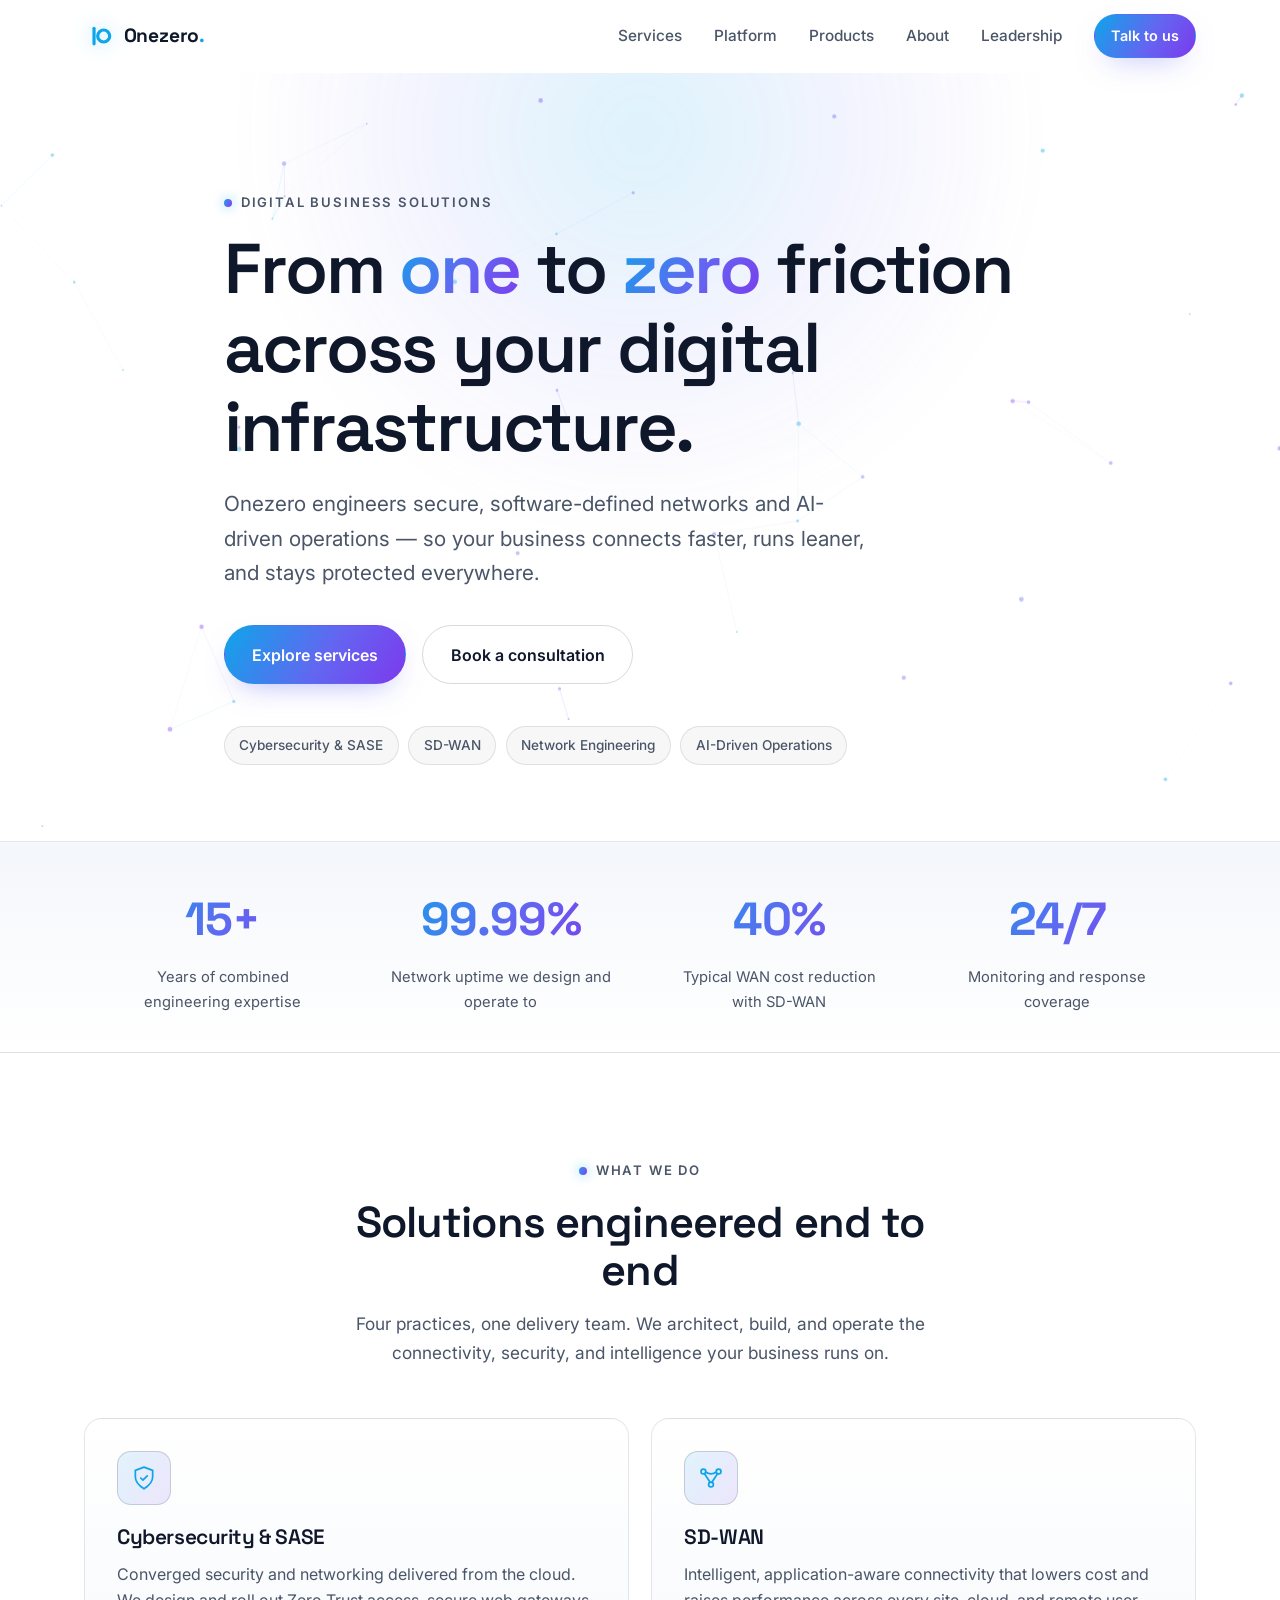
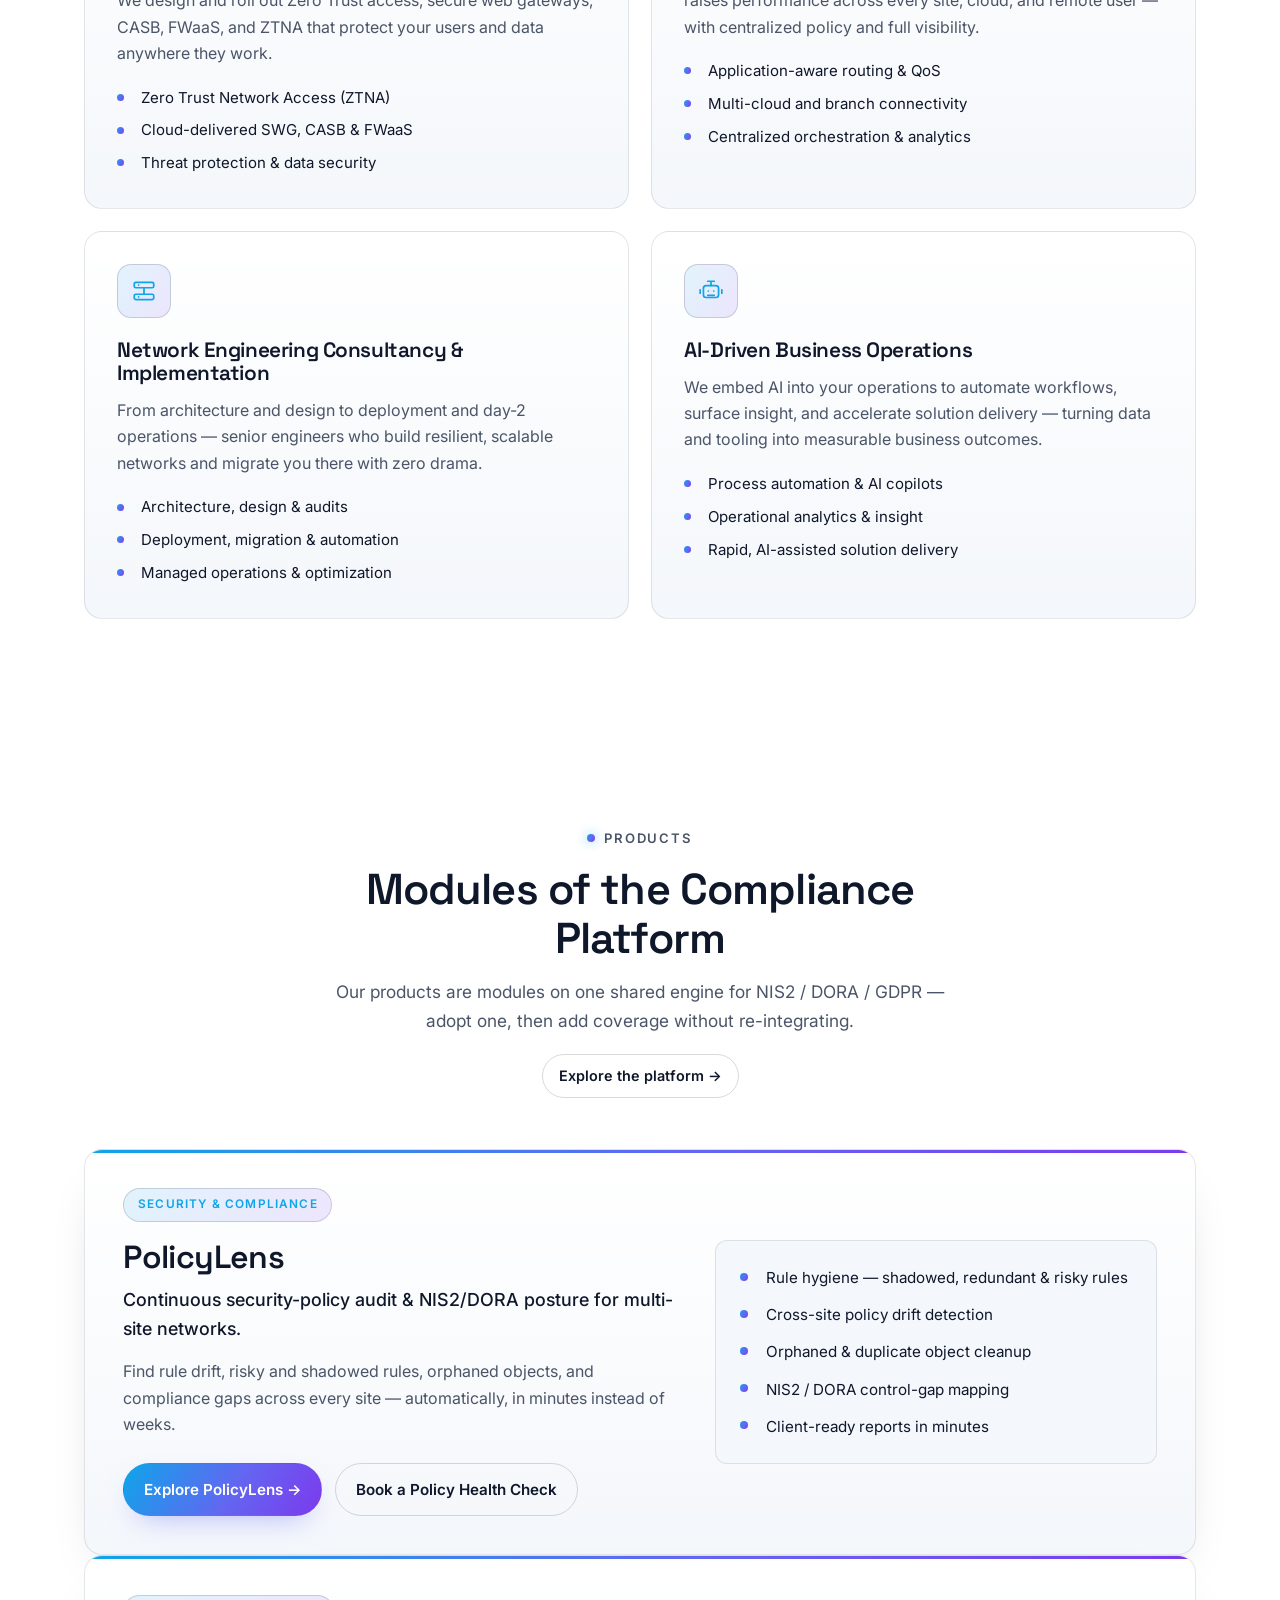
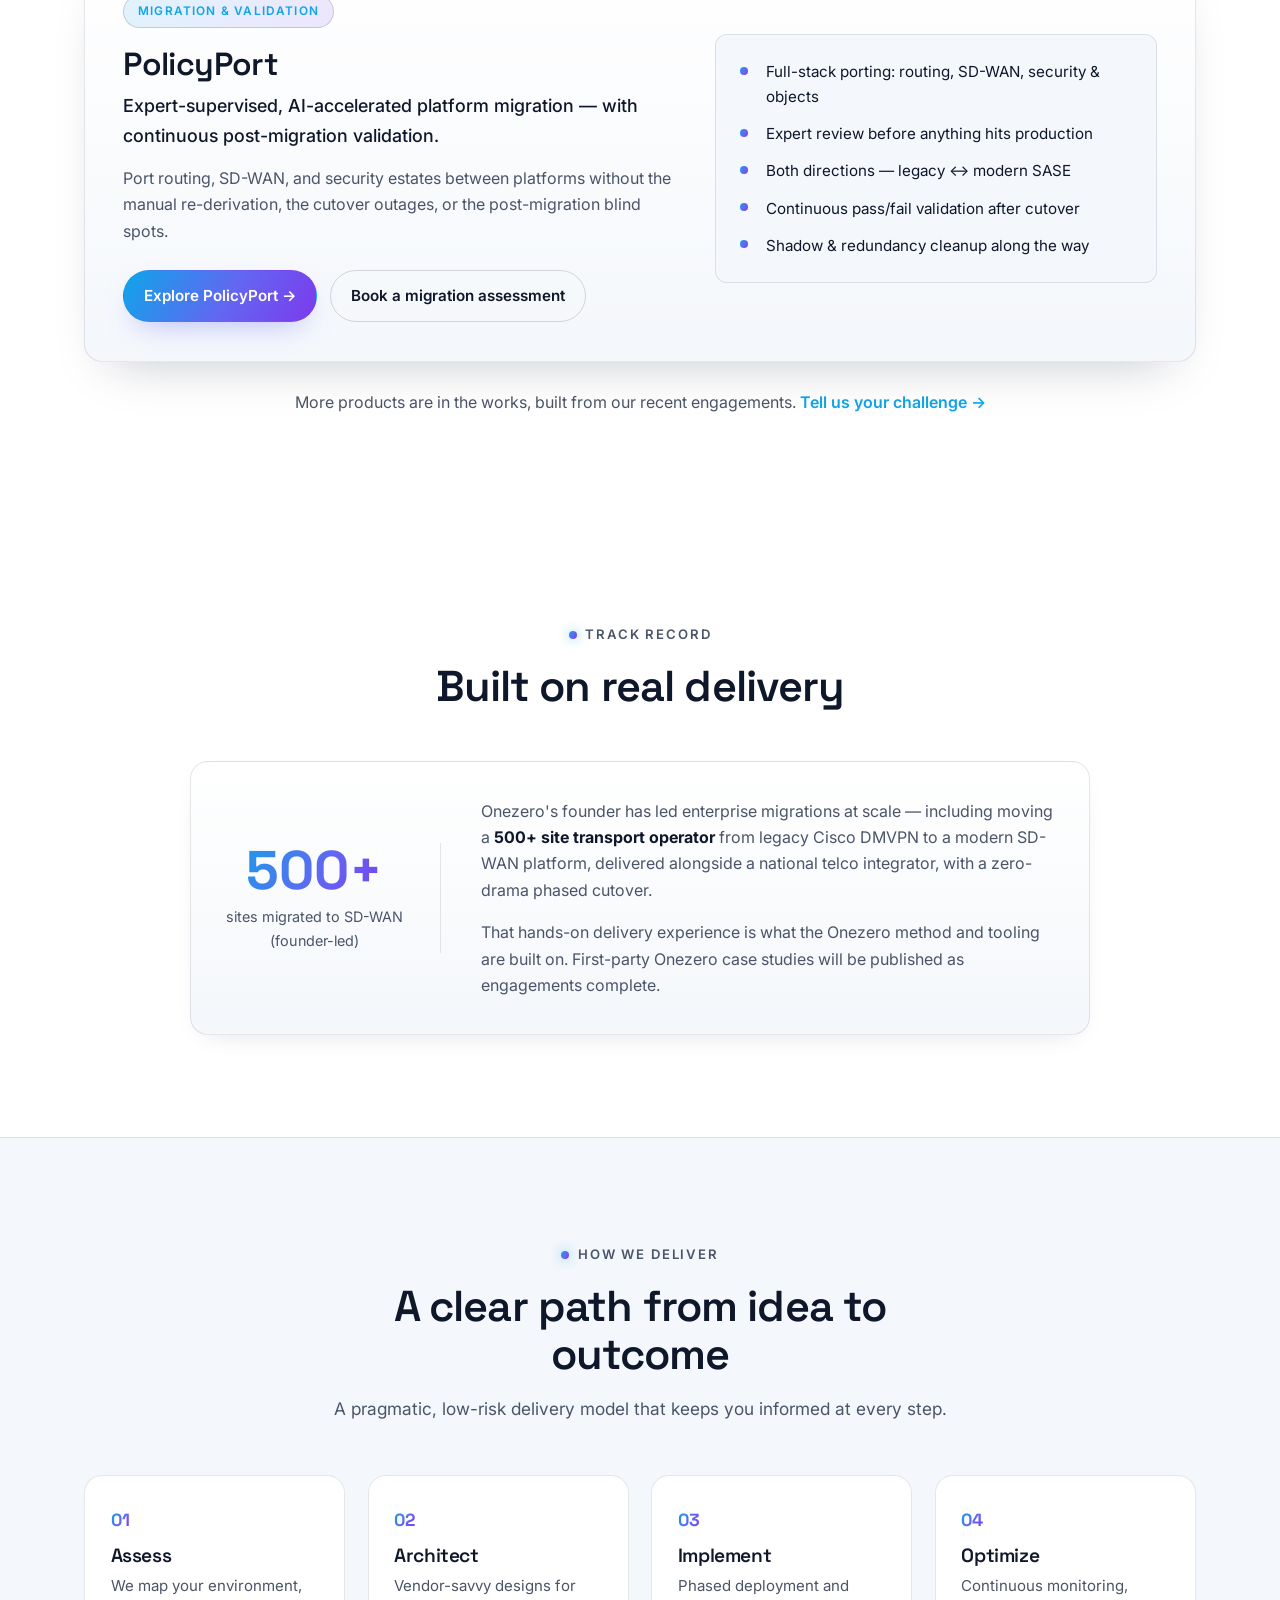
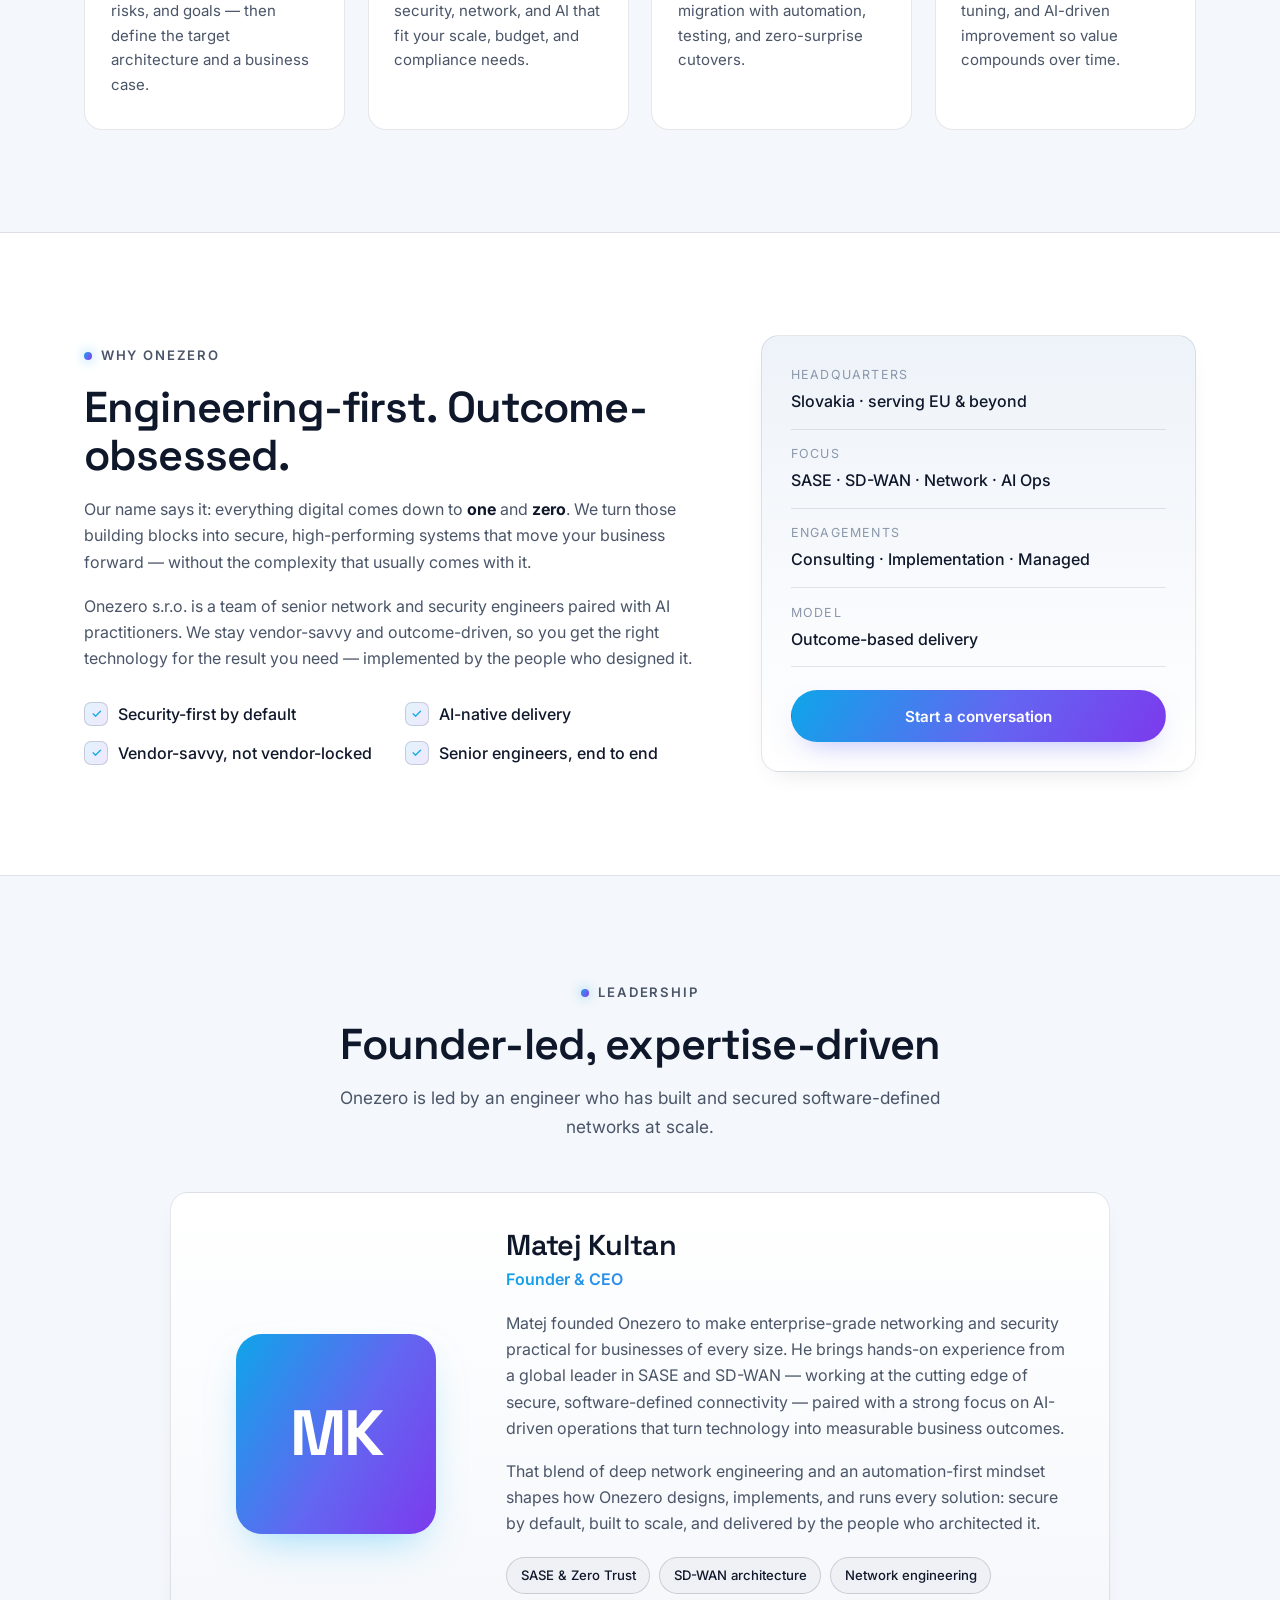
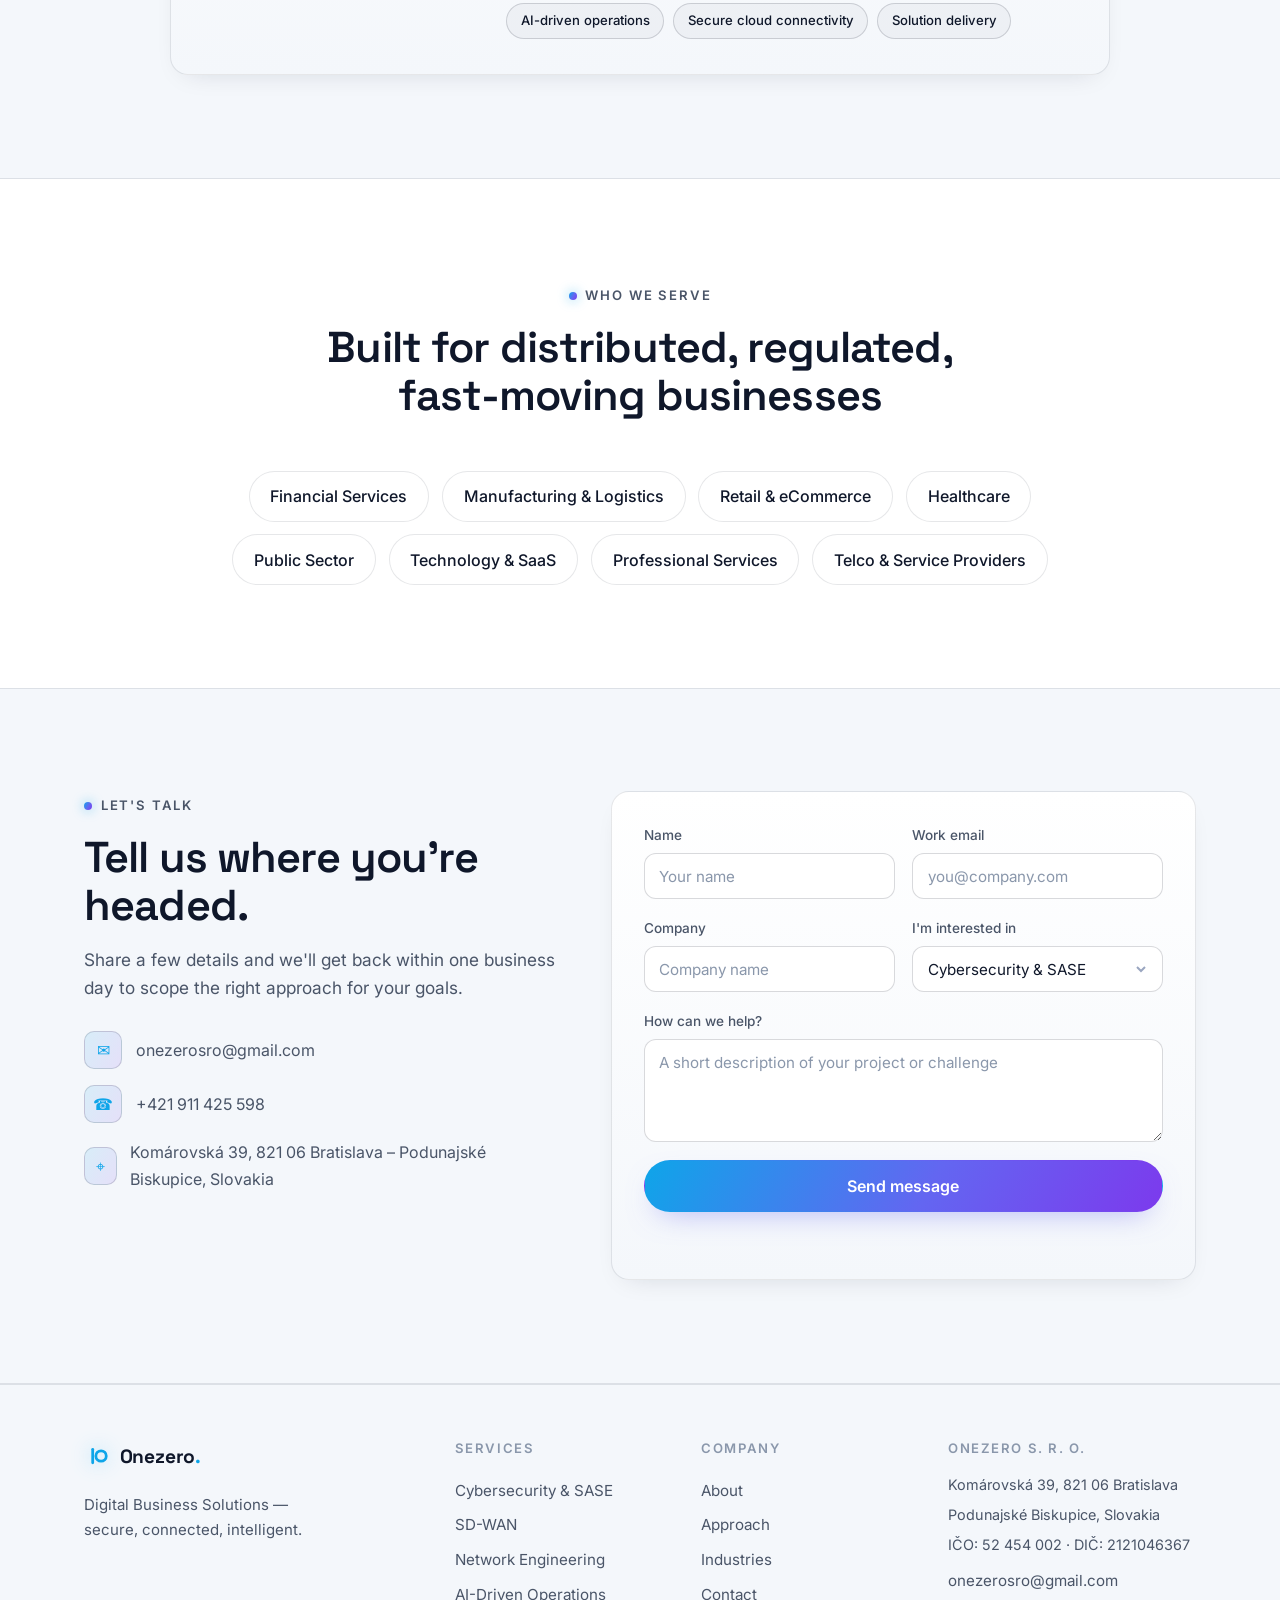
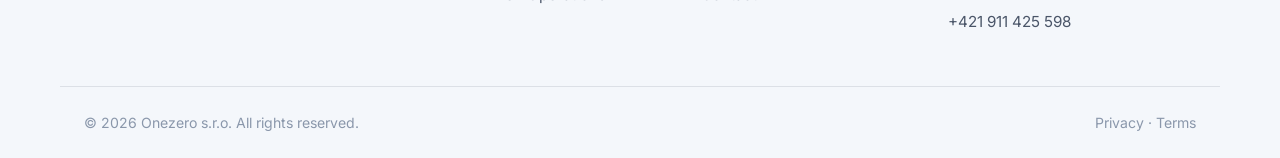
==== commit c18bd2fe: "Batch: pricing anchors, founder track record, privacy/terms, SEO + stat hardening - Pricing anchors " ====
--- a/index.html
+++ b/index.html
@@ -99,19 +99,19 @@
     <section class="stats" aria-label="By the numbers">
       <div class="container stats__grid">
         <div class="stat reveal">
-          <span class="stat__num" data-count="15" data-suffix="+">0</span>
+          <span class="stat__num" data-count="15" data-suffix="+">15+</span>
           <span class="stat__label">Years of combined engineering expertise</span>
         </div>
         <div class="stat reveal">
-          <span class="stat__num" data-count="99.99" data-suffix="%" data-decimals="2">0</span>
+          <span class="stat__num" data-count="99.99" data-suffix="%" data-decimals="2">99.99%</span>
           <span class="stat__label">Network uptime we design and operate to</span>
         </div>
         <div class="stat reveal">
-          <span class="stat__num" data-count="40" data-suffix="%">0</span>
+          <span class="stat__num" data-count="40" data-suffix="%">40%</span>
           <span class="stat__label">Typical WAN cost reduction with SD-WAN</span>
         </div>
         <div class="stat reveal">
-          <span class="stat__num" data-count="24" data-suffix="/7">0</span>
+          <span class="stat__num" data-count="24" data-suffix="/7">24/7</span>
           <span class="stat__label">Monitoring and response coverage</span>
         </div>
       </div>
@@ -283,6 +283,26 @@
           More products are in the works, built from our recent engagements.
           <a href="#contact">Tell us your challenge &rarr;</a>
         </p>
+      </div>
+    </section>
+
+    <!-- ===== Proof / track record ===== -->
+    <section class="section" id="proof">
+      <div class="container">
+        <header class="section__head reveal">
+          <p class="eyebrow"><span class="eyebrow__dot"></span> Track record</p>
+          <h2 class="section__title">Built on real delivery</h2>
+        </header>
+        <div class="proof reveal">
+          <div class="proof__stat">
+            <span class="proof__num">500+</span>
+            <span class="proof__label">sites migrated to SD-WAN<br>(founder-led)</span>
+          </div>
+          <div class="proof__body">
+            <p>Onezero's founder has led enterprise migrations at scale — including moving a <strong>500+ site transport operator</strong> from legacy Cisco DMVPN to a modern SD-WAN platform, delivered alongside a national telco integrator, with a zero-drama phased cutover.</p>
+            <p>That hands-on delivery experience is what the Onezero method and tooling are built on. First-party Onezero case studies will be published as engagements complete.</p>
+          </div>
+        </div>
       </div>
     </section>
 
@@ -544,7 +564,7 @@
 
     <div class="container footer__bar">
       <p>&copy; <span id="year">2026</span> Onezero s.r.o. All rights reserved.</p>
-      <p class="footer__legal"><a href="#">Privacy</a> &middot; <a href="#">Terms</a></p>
+      <p class="footer__legal"><a href="privacy.html">Privacy</a> &middot; <a href="terms.html">Terms</a></p>
     </div>
   </footer>
 
--- a/styles.css
+++ b/styles.css
@@ -5,28 +5,28 @@
 
 /* ---------- Design tokens ---------- */
 :root {
-  --bg:        #060913;
-  --bg-2:      #0a0f1f;
-  --surface:   #0e1426;
-  --surface-2: #121a31;
-  --border:    rgba(255, 255, 255, 0.08);
-  --border-2:  rgba(255, 255, 255, 0.14);
-
-  --text:      #e9edf6;
-  --muted:     #9aa6c0;
-  --faint:     #6b7793;
-
-  --cyan:      #38bdf8;
-  --indigo:    #818cf8;
-  --violet:    #a78bfa;
-  --accent:    #38bdf8;
-
-  --grad:      linear-gradient(120deg, #38bdf8 0%, #818cf8 55%, #a78bfa 100%);
-  --grad-soft: linear-gradient(120deg, rgba(56,189,248,.18), rgba(167,139,250,.18));
-
-  --ring:      0 0 0 1px rgba(56,189,248,.5), 0 0 0 5px rgba(56,189,248,.15);
-  --shadow:    0 24px 60px -28px rgba(0,0,0,.75);
-  --shadow-sm: 0 8px 24px -14px rgba(0,0,0,.7);
+  --bg:        #ffffff;
+  --bg-2:      #f4f7fb;
+  --surface:   #ffffff;
+  --surface-2: #eef3f9;
+  --border:    rgba(15, 23, 42, 0.10);
+  --border-2:  rgba(15, 23, 42, 0.16);
+
+  --text:      #0f172a;
+  --muted:     #4a5568;
+  --faint:     #8a97ab;
+
+  --cyan:      #0ea5e9;
+  --indigo:    #6366f1;
+  --violet:    #7c3aed;
+  --accent:    #0ea5e9;
+
+  --grad:      linear-gradient(120deg, #0ea5e9 0%, #6366f1 55%, #7c3aed 100%);
+  --grad-soft: linear-gradient(120deg, rgba(14,165,233,.12), rgba(124,58,237,.12));
+
+  --ring:      0 0 0 1px rgba(14,165,233,.55), 0 0 0 5px rgba(14,165,233,.18);
+  --shadow:    0 24px 50px -28px rgba(15,23,42,.28);
+  --shadow-sm: 0 10px 28px -16px rgba(15,23,42,.18);
 
   --radius:    18px;
   --radius-sm: 12px;
@@ -96,13 +96,13 @@
 .btn:active { transform: translateY(1px); }
 
 .btn--primary {
-  color: #04121f; background: var(--grad);
-  box-shadow: 0 12px 30px -12px rgba(56,189,248,.6);
-}
-.btn--primary:hover { transform: translateY(-2px); box-shadow: 0 18px 40px -12px rgba(129,140,248,.7); }
-
-.btn--ghost { color: var(--text); border-color: var(--border-2); background: rgba(255,255,255,.02); }
-.btn--ghost:hover { border-color: var(--cyan); color: #fff; transform: translateY(-2px); background: rgba(56,189,248,.07); }
+  color: #fff; background: var(--grad);
+  box-shadow: 0 12px 30px -14px rgba(99,102,241,.55);
+}
+.btn--primary:hover { transform: translateY(-2px); box-shadow: 0 18px 40px -16px rgba(124,58,237,.5); }
+
+.btn--ghost { color: var(--text); border-color: var(--border-2); background: transparent; }
+.btn--ghost:hover { border-color: var(--cyan); color: var(--cyan); transform: translateY(-2px); background: rgba(14,165,233,.08); }
 
 .btn--sm { --pad-y: .55rem; --pad-x: 1rem; font-size: .9rem; }
 .btn--lg { --pad-y: .95rem; --pad-x: 1.7rem; font-size: 1rem; }
@@ -116,7 +116,7 @@
 }
 .eyebrow__dot {
   width: 8px; height: 8px; border-radius: 50%;
-  background: var(--grad); box-shadow: 0 0 12px 1px rgba(56,189,248,.7);
+  background: var(--grad); box-shadow: 0 0 12px 1px rgba(14,165,233,.4);
 }
 
 /* ---------- Navigation ---------- */
@@ -126,7 +126,7 @@
   border-bottom: 1px solid transparent;
 }
 .nav.is-scrolled {
-  background: rgba(6, 9, 19, .72);
+  background: rgba(255, 255, 255, .82);
   backdrop-filter: saturate(160%) blur(14px);
   -webkit-backdrop-filter: saturate(160%) blur(14px);
   border-bottom-color: var(--border);
@@ -155,7 +155,7 @@
 .mobile-menu {
   display: none; flex-direction: column; gap: .25rem;
   padding: 12px 24px 24px;
-  background: rgba(6, 9, 19, .96);
+  background: rgba(255, 255, 255, .97);
   backdrop-filter: blur(14px); -webkit-backdrop-filter: blur(14px);
   border-bottom: 1px solid var(--border);
 }
@@ -165,11 +165,11 @@
 
 /* ---------- Hero ---------- */
 .hero { position: relative; padding: clamp(4rem, 9vw, 8rem) 0 clamp(3.5rem, 6vw, 6rem); overflow: hidden; }
-.hero__canvas { position: absolute; inset: 0; width: 100%; height: 100%; z-index: 0; opacity: .55; }
+.hero__canvas { position: absolute; inset: 0; width: 100%; height: 100%; z-index: 0; opacity: .42; }
 .hero__glow {
   position: absolute; z-index: 0; pointer-events: none;
   width: 800px; height: 800px; top: -340px; left: 50%; transform: translateX(-50%);
-  background: radial-gradient(circle at center, rgba(56,189,248,.22), rgba(129,140,248,.10) 40%, transparent 70%);
+  background: radial-gradient(circle at center, rgba(14,165,233,.14), rgba(99,102,241,.07) 40%, transparent 70%);
   filter: blur(20px);
 }
 .hero__inner { position: relative; z-index: 1; max-width: 880px; }
@@ -186,7 +186,7 @@
 .hero__chips li {
   font-size: .85rem; font-weight: 500; color: var(--muted);
   padding: .45rem .9rem; border: 1px solid var(--border); border-radius: 999px;
-  background: rgba(255,255,255,.02); backdrop-filter: blur(4px);
+  background: rgba(15,23,42,.03); backdrop-filter: blur(4px);
 }
 
 /* ---------- Stats ---------- */
@@ -285,7 +285,7 @@
 .founder__aside { display: grid; place-items: center; }
 .founder__photo {
   width: 200px; height: 200px; border-radius: 26px; display: grid; place-items: center;
-  background: var(--grad); color: #04121f;
+  background: var(--grad); color: #fff;
   font-family: var(--display); font-weight: 700; font-size: 4rem; letter-spacing: -.03em;
   box-shadow: 0 18px 40px -16px rgba(56,189,248,.55); object-fit: cover;
 }
@@ -300,7 +300,7 @@
 .founder__tags li {
   font-size: .82rem; font-weight: 500; color: var(--text);
   padding: .4rem .85rem; border: 1px solid var(--border-2); border-radius: 999px;
-  background: rgba(255, 255, 255, .03);
+  background: rgba(15, 23, 42, .03);
 }
 .founder__link { display: inline-block; margin-top: 1.4rem; font-weight: 600; color: var(--cyan); }
 .founder__link:hover { text-decoration: underline; }
@@ -323,7 +323,7 @@
   width: 100%; resize: vertical;
 }
 .field input::placeholder, .field textarea::placeholder { color: var(--faint); }
-.field input:focus, .field select:focus, .field textarea:focus { border-color: var(--cyan); box-shadow: 0 0 0 3px rgba(56,189,248,.15); outline: none; }
+.field input:focus, .field select:focus, .field textarea:focus { border-color: var(--cyan); box-shadow: 0 0 0 3px rgba(14,165,233,.18); outline: none; }
 .field select { appearance: none; background-image: url("data:image/svg+xml,%3Csvg xmlns='http://www.w3.org/2000/svg' width='14' height='14' fill='none' stroke='%239aa6c0' stroke-width='2'%3E%3Cpath d='M3 5l4 4 4-4'/%3E%3C/svg%3E"); background-repeat: no-repeat; background-position: right .9rem center; padding-right: 2.2rem; }
 .contact__form .btn { grid-column: 1 / -1; }
 .form__note { grid-column: 1 / -1; margin: 0; font-size: .9rem; min-height: 1.2em; }
@@ -421,7 +421,7 @@
 .product-feature__actions { display: flex; flex-wrap: wrap; gap: .8rem; }
 .product-feature__list {
   display: grid; gap: .75rem; padding: 1.5rem; border-radius: var(--radius-sm);
-  background: var(--bg); border: 1px solid var(--border);
+  background: var(--bg-2); border: 1px solid var(--border);
 }
 .product-feature__list li { position: relative; padding-left: 1.6rem; color: var(--text); font-size: .95rem; }
 .product-feature__list li::before { content: ""; position: absolute; left: 0; top: .5em; width: 8px; height: 8px; border-radius: 50%; background: var(--grad); }
@@ -454,7 +454,7 @@
 .tier__tag {
   position: absolute; top: -11px; left: 1.6rem;
   font-size: .68rem; font-weight: 700; letter-spacing: .08em; text-transform: uppercase;
-  color: #04121f; background: var(--grad); padding: .28rem .75rem; border-radius: 999px;
+  color: #fff; background: var(--grad); padding: .28rem .75rem; border-radius: 999px;
 }
 .tier__name { font-size: 1.3rem; margin-bottom: .25rem; }
 .tier__price {
@@ -502,7 +502,7 @@
 .stack__items { display: flex; flex-wrap: wrap; gap: .5rem; }
 .stack__items span {
   font-size: .82rem; color: var(--text); padding: .35rem .75rem; border-radius: 999px;
-  background: rgba(255, 255, 255, .03); border: 1px solid var(--border);
+  background: rgba(15, 23, 42, .03); border: 1px solid var(--border);
 }
 .stack__arrow { text-align: center; color: var(--faint); font-size: 1.05rem; line-height: 1; }
 
@@ -518,8 +518,8 @@
   align-self: flex-start; font-size: .66rem; font-weight: 700; letter-spacing: .08em;
   text-transform: uppercase; padding: .25rem .65rem; border-radius: 999px; margin-bottom: .9rem;
 }
-.module__status--live { color: #04121f; background: var(--grad); }
-.module__status--soon { color: var(--muted); background: rgba(255, 255, 255, .04); border: 1px solid var(--border-2); }
+.module__status--live { color: #fff; background: var(--grad); }
+.module__status--soon { color: var(--muted); background: rgba(15, 23, 42, .04); border: 1px solid var(--border-2); }
 .module__name { font-size: 1.15rem; margin-bottom: .4rem; }
 .module__desc { color: var(--muted); font-size: .93rem; flex: 1; margin-bottom: .9rem; }
 .module__reg { font-size: .8rem; color: var(--faint); font-weight: 600; letter-spacing: .03em; }
@@ -529,3 +529,89 @@
 @media (max-width: 560px) {
   .stack__layer { padding: 1rem 1.1rem; }
 }
+
+/* =====================================================================
+   Idea callout + "many vendors -> one" converge graphic (use cases)
+   ===================================================================== */
+.callout {
+  max-width: 880px; margin-inline: auto; text-align: center;
+  padding: 2rem 2.2rem; border-radius: var(--radius);
+  background: var(--grad-soft); border: 1px solid var(--border-2);
+}
+.callout p { font-size: clamp(1.08rem, 1.9vw, 1.3rem); color: var(--text); font-weight: 500; line-height: 1.55; margin: 0; }
+.callout strong {
+  background: var(--grad); -webkit-background-clip: text; background-clip: text;
+  -webkit-text-fill-color: transparent; color: transparent; font-weight: 700;
+}
+
+.converge {
+  display: grid; grid-template-columns: 1fr 30px auto 30px 1fr; gap: 1rem;
+  align-items: center; max-width: 1040px; margin-inline: auto;
+}
+.converge__sources { display: grid; gap: .9rem; }
+.converge__arrow { color: var(--faint); font-size: 1.4rem; text-align: center; }
+.converge__chip {
+  text-align: center; font-family: var(--display); font-weight: 600; font-size: .9rem;
+  color: #fff; background: var(--grad); padding: .8rem 1rem; border-radius: 12px;
+  box-shadow: var(--shadow-sm);
+}
+.converge__chip span { display: block; font-family: var(--font); font-weight: 500; font-size: .7rem; opacity: .92; margin-top: .25rem; }
+.cfg { border-radius: var(--radius-sm); border: 1px solid var(--border); background: var(--surface); overflow: hidden; box-shadow: var(--shadow-sm); }
+.cfg--target { position: relative; border-color: transparent; }
+.cfg--target::before {
+  content: ""; position: absolute; inset: 0; border-radius: inherit; padding: 1px; background: var(--grad);
+  -webkit-mask: linear-gradient(#000 0 0) content-box, linear-gradient(#000 0 0);
+  -webkit-mask-composite: xor; mask-composite: exclude; pointer-events: none;
+}
+.cfg__head {
+  font-family: var(--display); font-weight: 600; font-size: .8rem; padding: .55rem .85rem;
+  border-bottom: 1px solid var(--border); color: var(--text); background: var(--bg-2);
+}
+.cfg__body {
+  margin: 0; padding: .75rem .85rem;
+  font-family: ui-monospace, SFMono-Regular, Menlo, Consolas, monospace;
+  font-size: .72rem; line-height: 1.5; color: var(--muted); white-space: pre-wrap; word-break: break-word;
+}
+.converge__cap { text-align: center; color: var(--faint); font-size: .82rem; margin-top: 1.3rem; max-width: 680px; margin-inline: auto; }
+
+@media (max-width: 820px) {
+  .converge { grid-template-columns: 1fr; gap: .8rem; }
+  .converge__arrow { transform: rotate(90deg); }
+}
+
+/* =====================================================================
+   Pricing note · Proof / track record · Legal pages
+   ===================================================================== */
+.tiers__note { text-align: center; color: var(--faint); font-size: .85rem; margin-top: 1.3rem; }
+
+.proof {
+  display: grid; grid-template-columns: auto 1fr; gap: 2.5rem; align-items: center;
+  max-width: 900px; margin-inline: auto; padding: 2.2rem; border-radius: var(--radius);
+  background: linear-gradient(180deg, var(--surface), var(--bg-2));
+  border: 1px solid var(--border); box-shadow: var(--shadow-sm);
+}
+.proof__stat { text-align: center; padding-right: 2.3rem; border-right: 1px solid var(--border); }
+.proof__num {
+  display: block; font-family: var(--display); font-weight: 700; font-size: 3.4rem; line-height: 1;
+  background: var(--grad); -webkit-background-clip: text; background-clip: text;
+  -webkit-text-fill-color: transparent; color: transparent;
+}
+.proof__label { display: block; margin-top: .5rem; color: var(--muted); font-size: .9rem; }
+.proof__body p { color: var(--muted); margin-bottom: 1rem; }
+.proof__body p:last-child { margin-bottom: 0; }
+.proof__body strong { color: var(--text); }
+@media (max-width: 680px) {
+  .proof { grid-template-columns: 1fr; gap: 1.5rem; text-align: center; }
+  .proof__stat { padding-right: 0; border-right: none; padding-bottom: 1.5rem; border-bottom: 1px solid var(--border); }
+}
+
+.legal { max-width: 780px; margin-inline: auto; }
+.legal__updated { color: var(--faint); font-size: .85rem; margin-bottom: 2rem; }
+.legal h2 { font-size: 1.4rem; margin: 2.2rem 0 .8rem; }
+.legal h3 { font-size: 1.08rem; margin: 1.5rem 0 .5rem; }
+.legal p, .legal li { color: var(--muted); margin-bottom: .8rem; }
+.legal ul { padding-left: 1.2rem; list-style: disc; margin-bottom: 1rem; }
+.legal li { margin-bottom: .4rem; }
+.legal a { color: var(--cyan); }
+.legal a:hover { text-decoration: underline; }
+.legal strong { color: var(--text); }
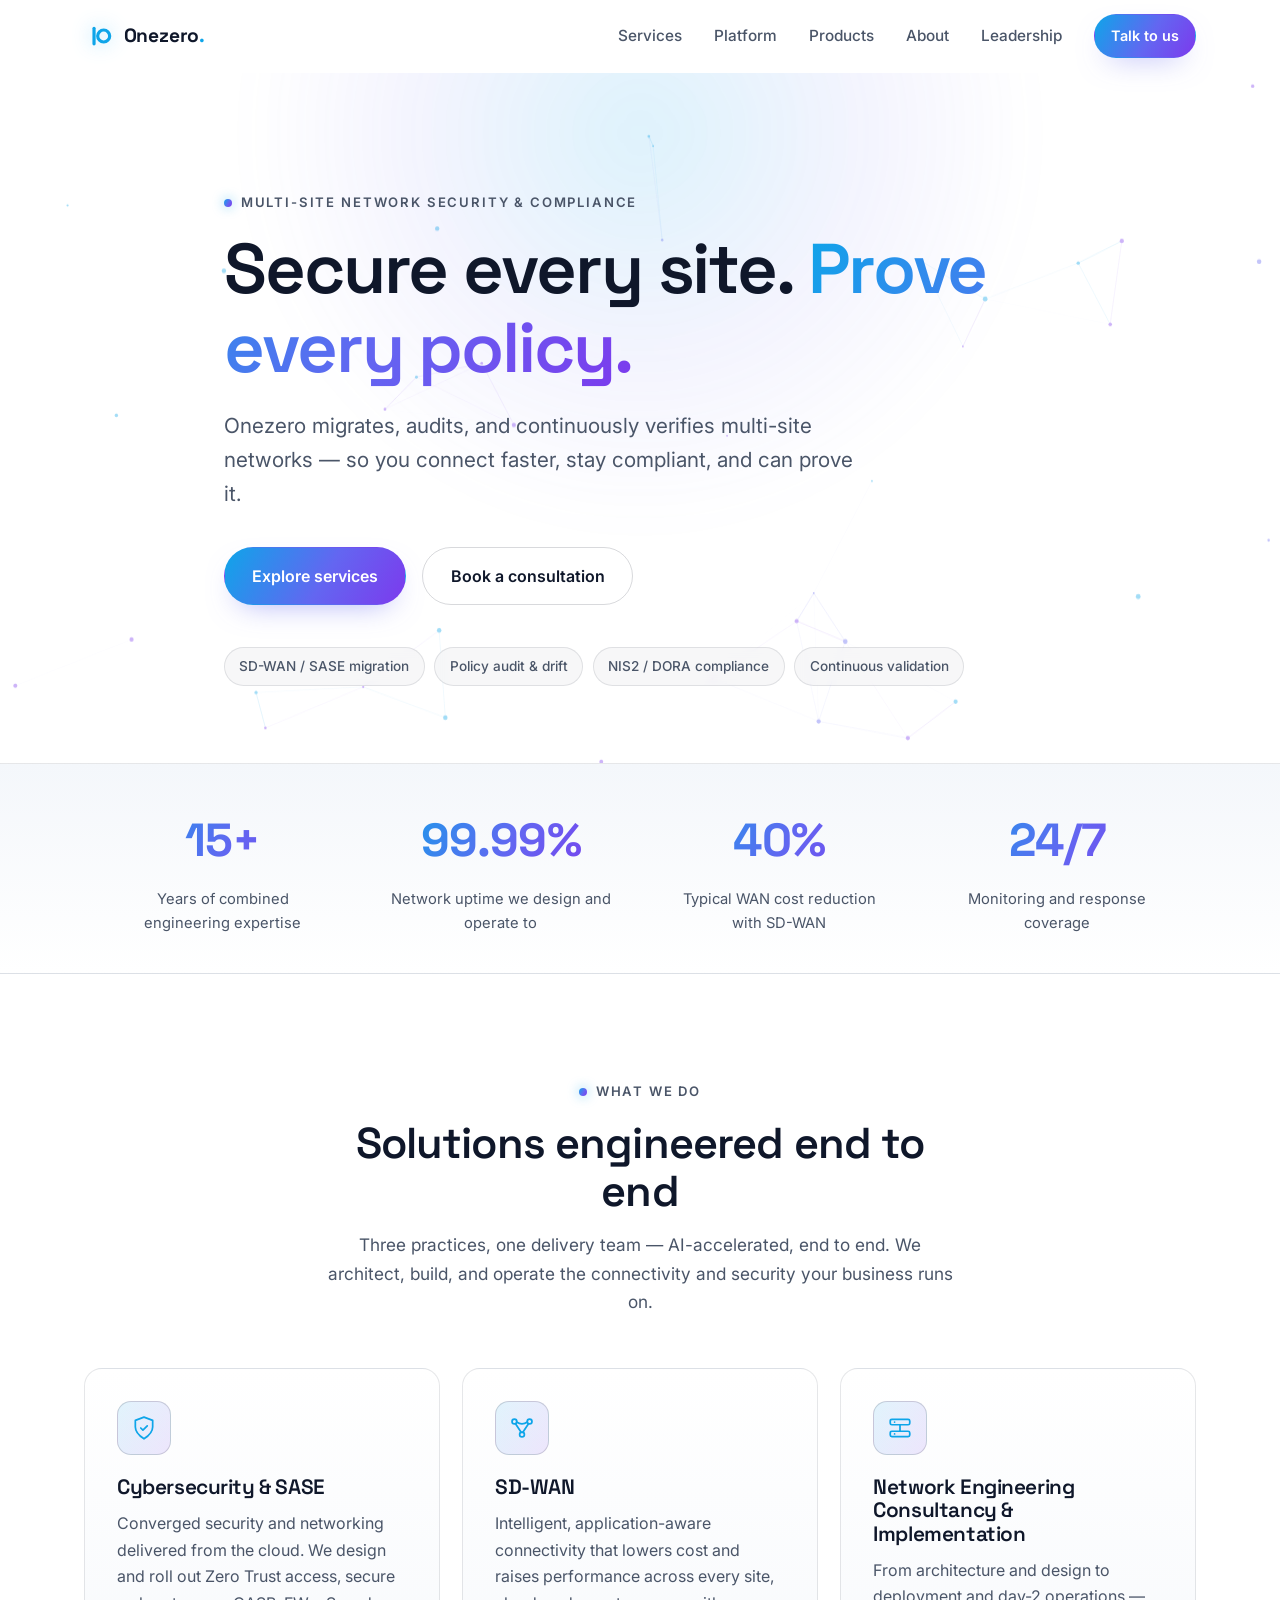
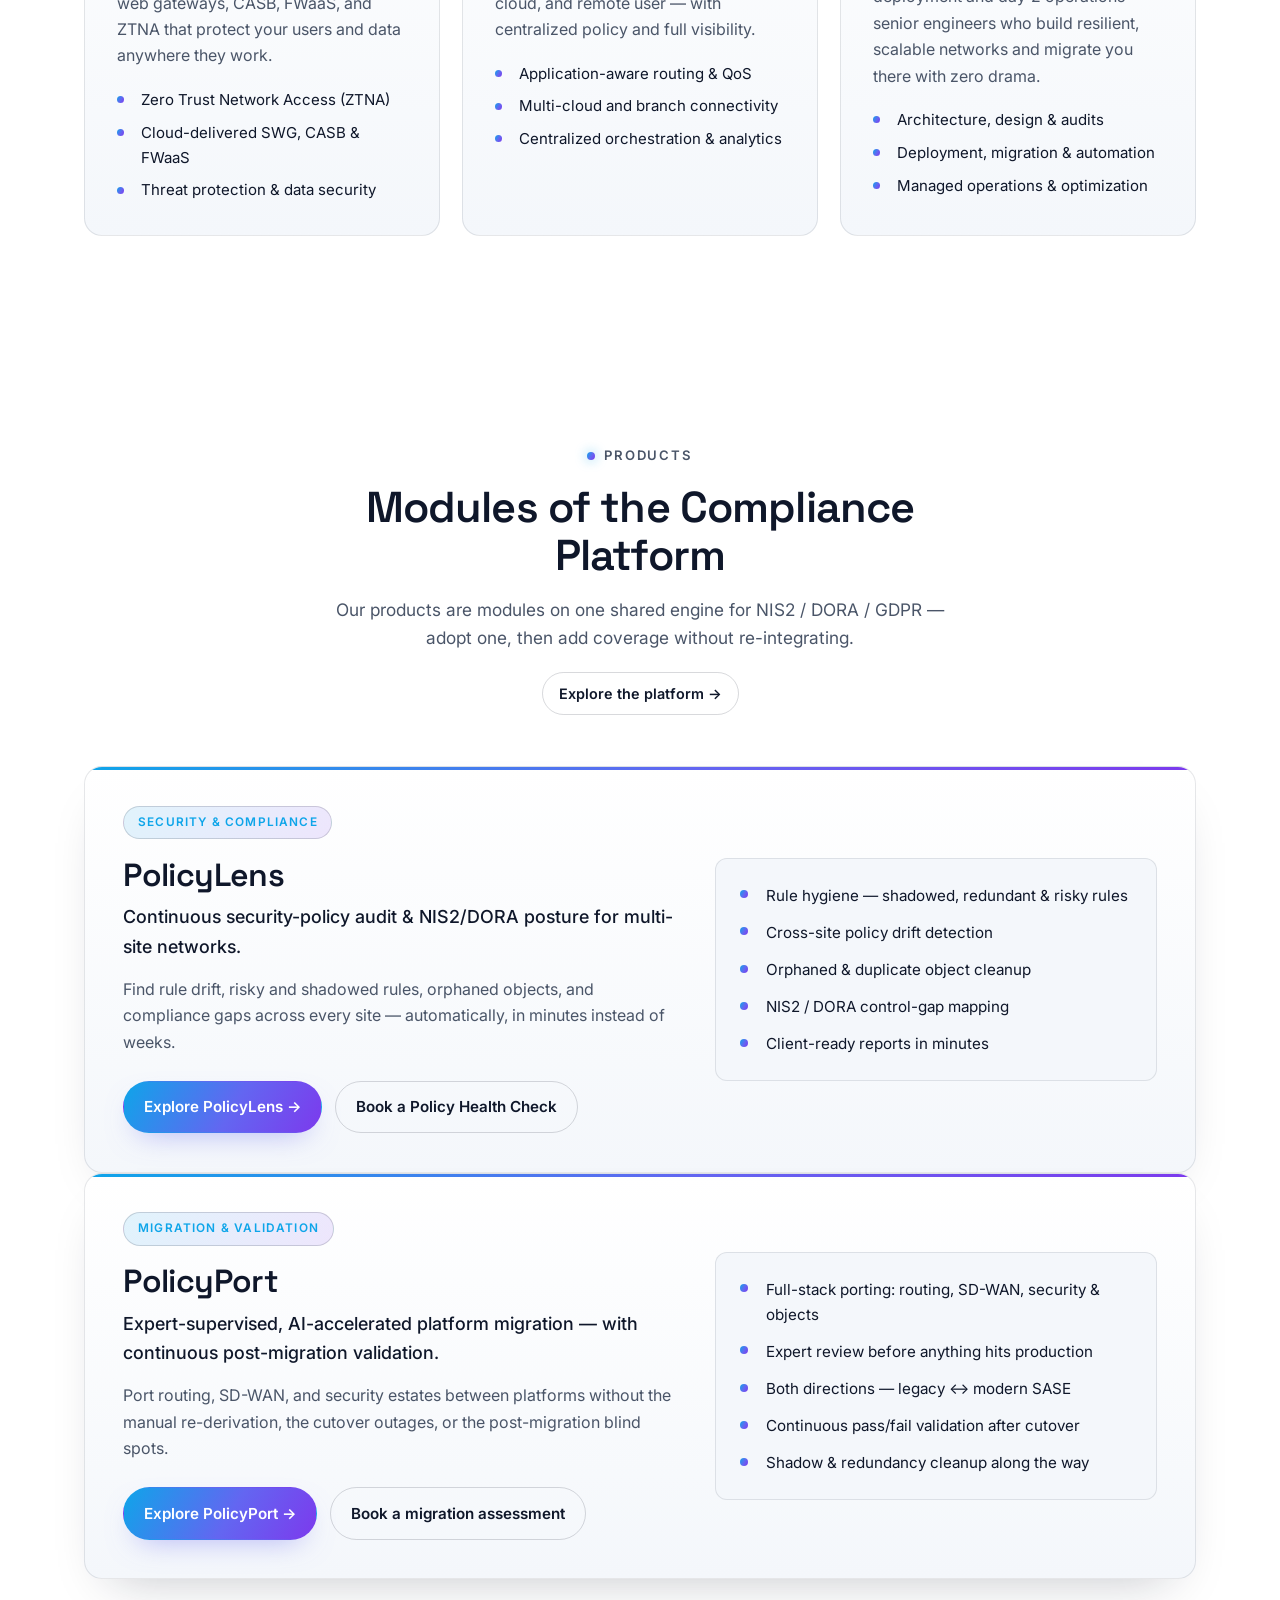
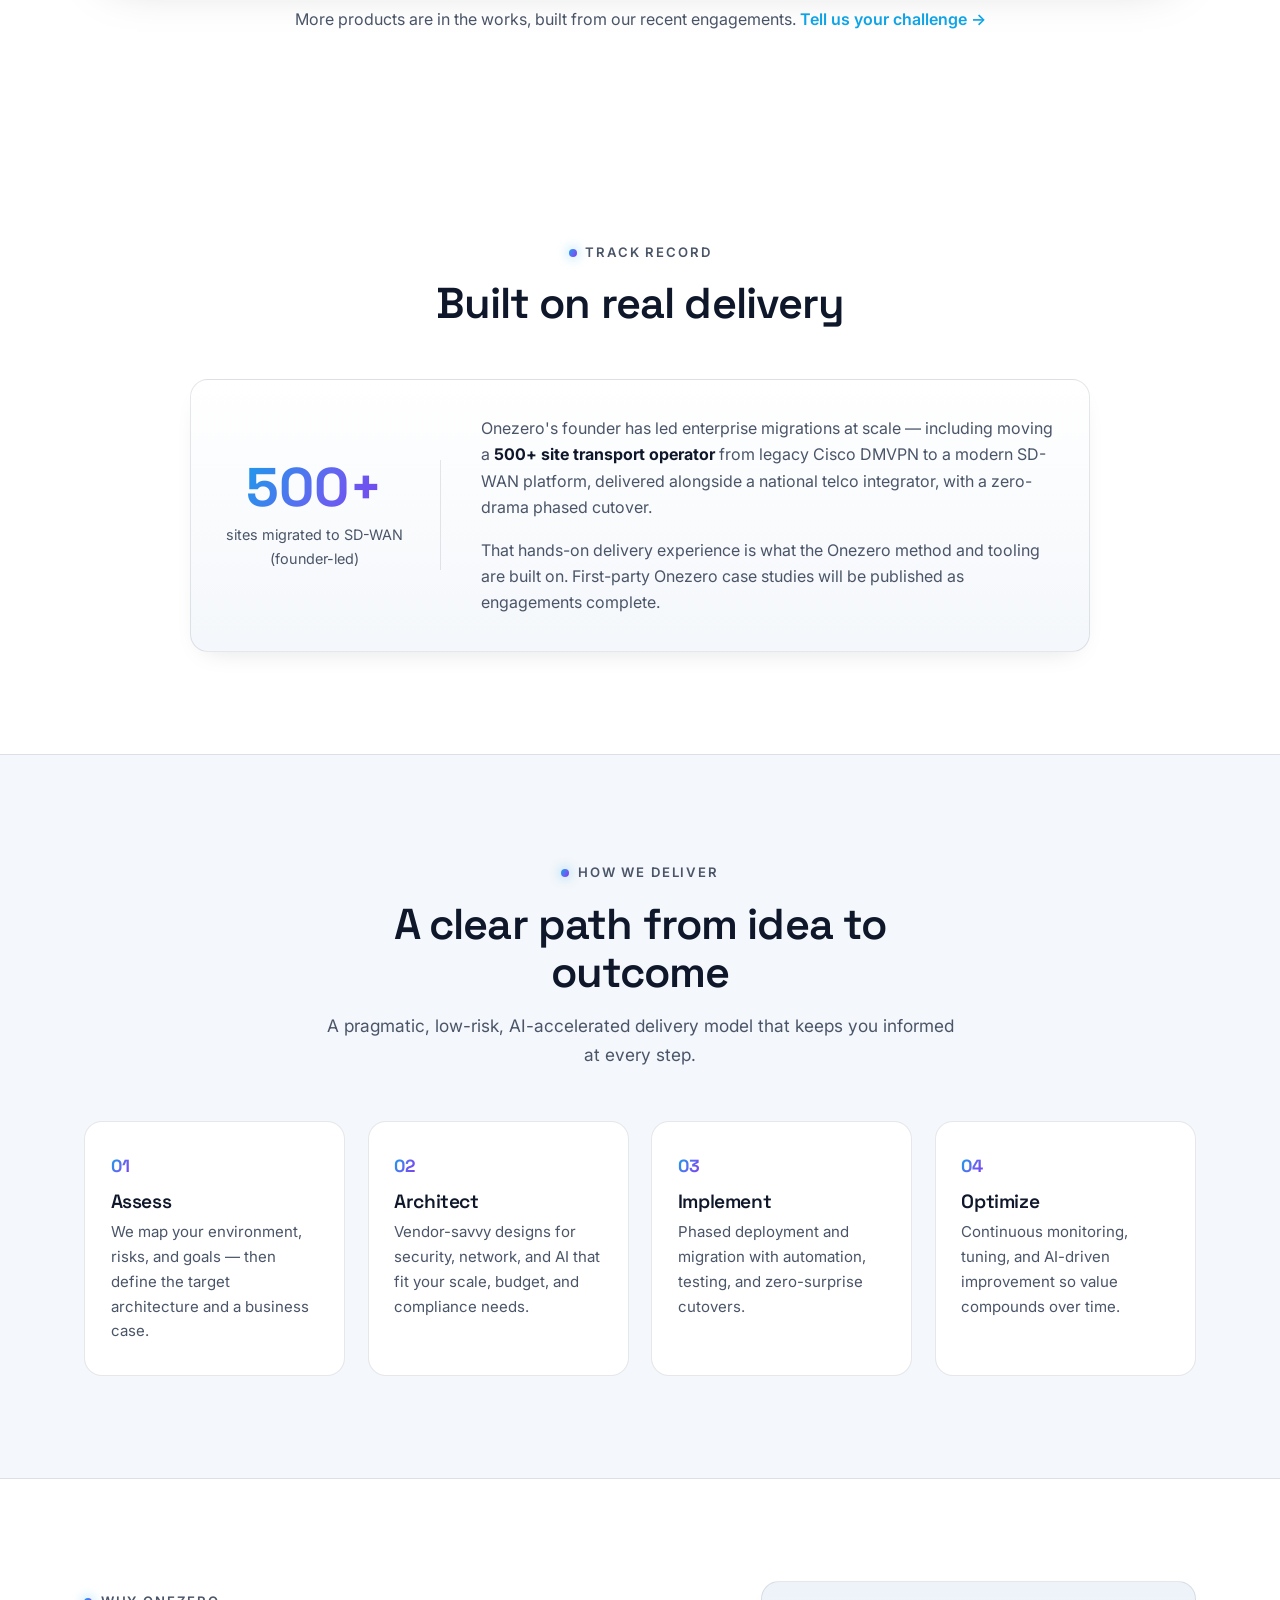
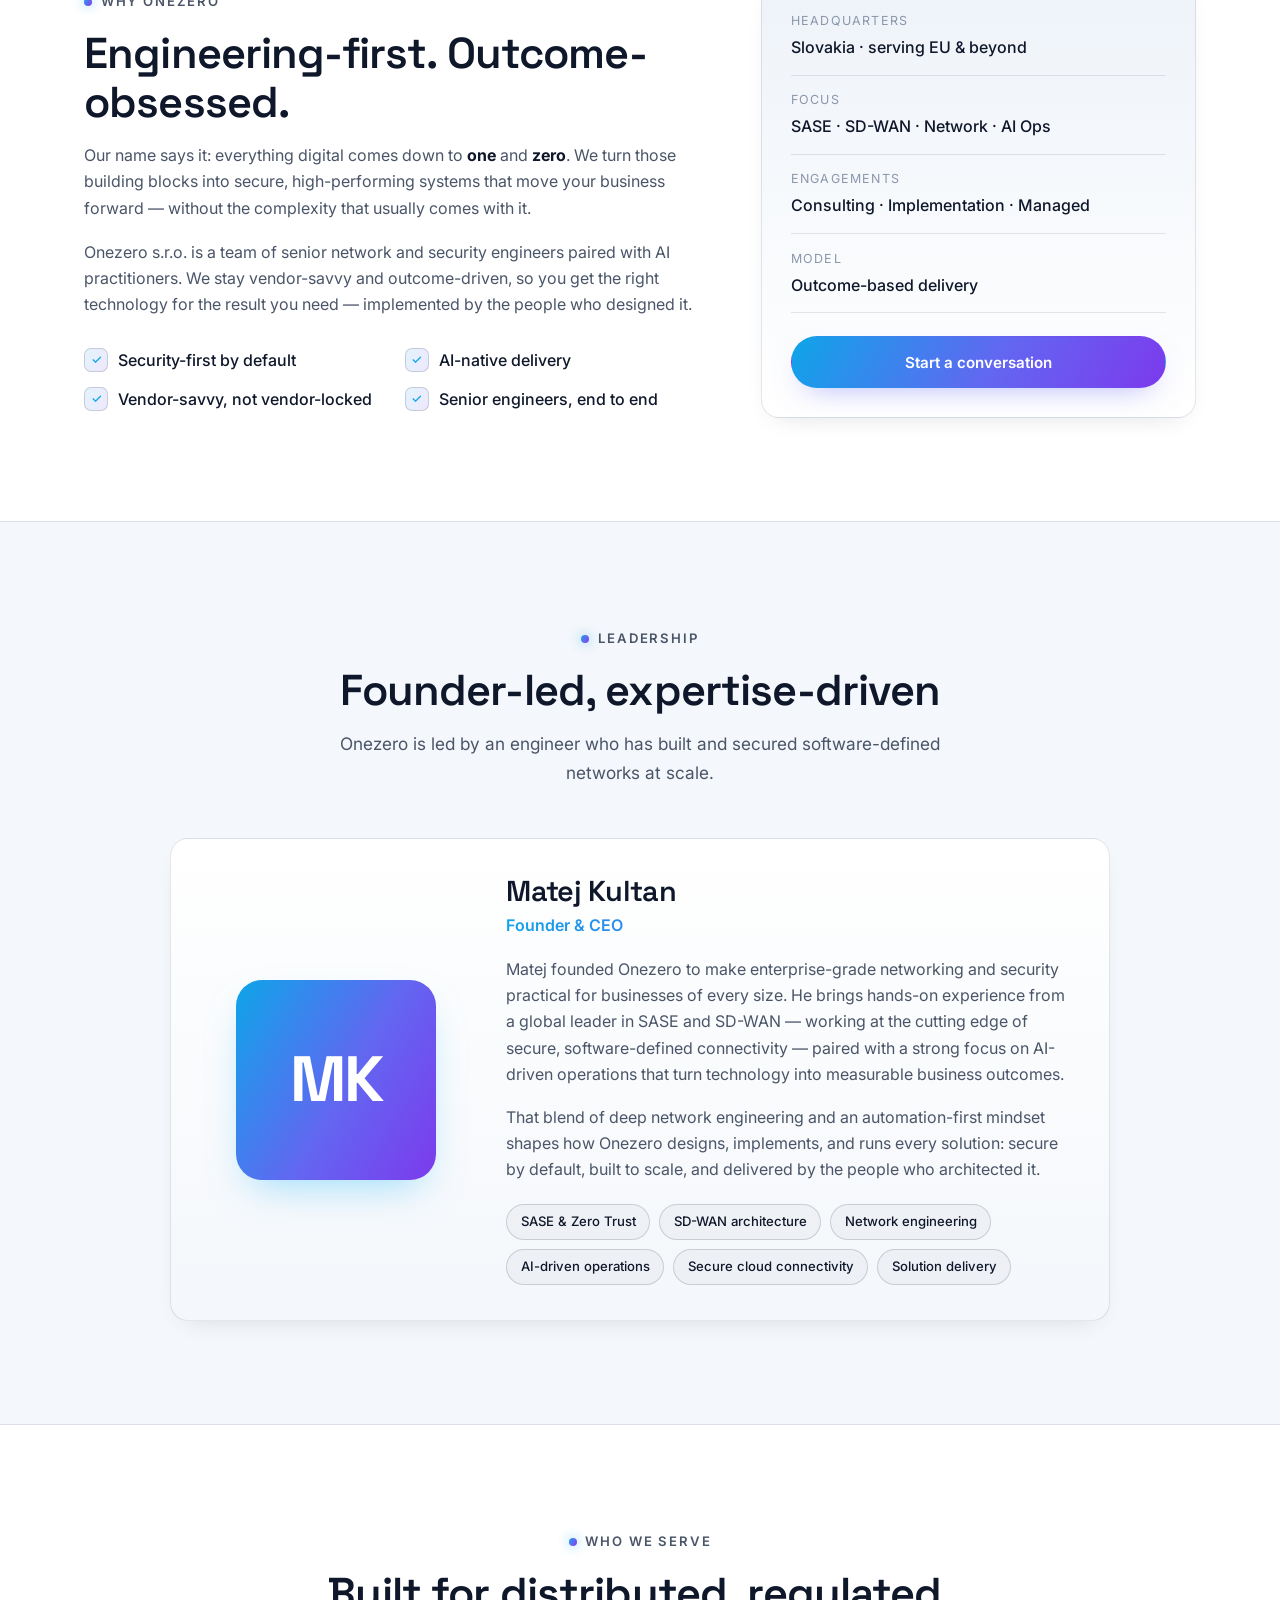
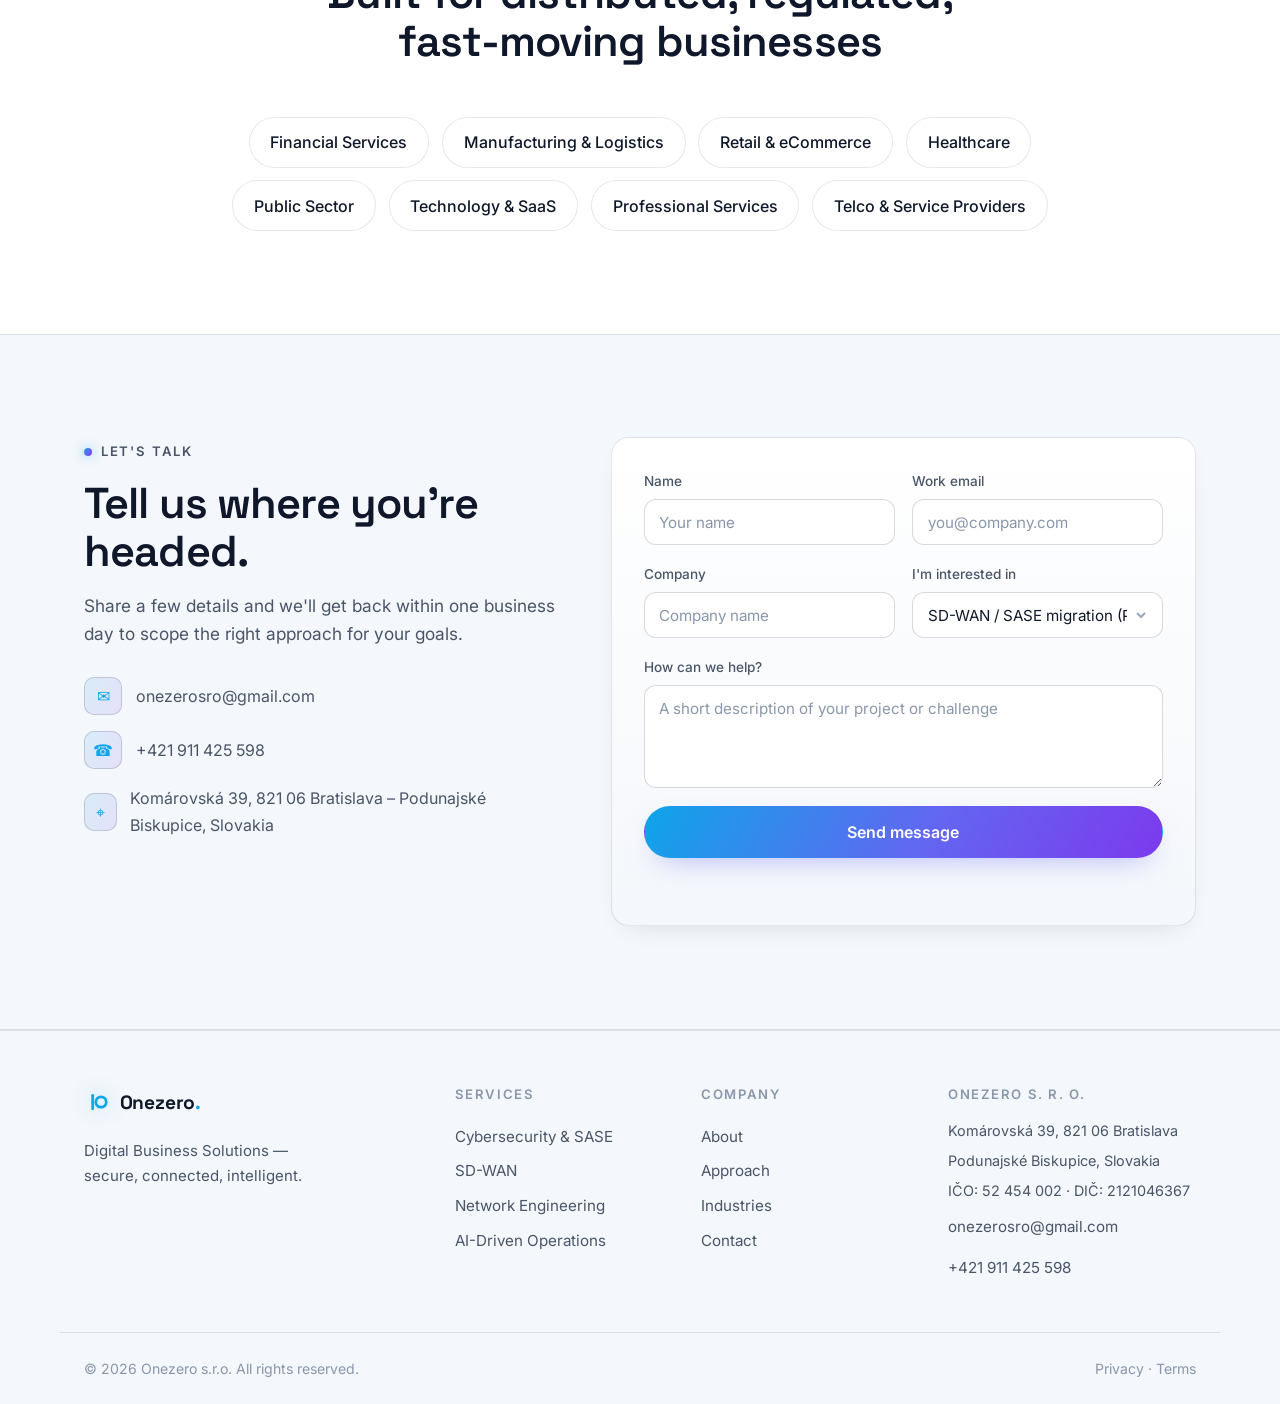
==== commit 0b33b13d: "Positioning reframe (§7): specialist hero + demote AI-Ops to delivery Hero: 'Secure every site. Prov" ====
--- a/index.html
+++ b/index.html
@@ -3,13 +3,13 @@
 <head>
   <meta charset="UTF-8" />
   <meta name="viewport" content="width=device-width, initial-scale=1.0" />
-  <title>Onezero — Digital Business Solutions | SASE, SD-WAN, Network Engineering & AI</title>
-  <meta name="description" content="Onezero s.r.o. delivers digital business solutions: cybersecurity and SASE, SD-WAN, network engineering consultancy and implementation, and AI-driven business operations optimization." />
-  <meta name="theme-color" content="#060913" />
+  <title>Onezero — Multi-Site Network Security &amp; Compliance | SD-WAN/SASE Migration, NIS2/DORA</title>
+  <meta name="description" content="Onezero — multi-site network security, SD-WAN/SASE migration, and NIS2/DORA compliance posture, engineered and continuously verified by senior practitioners." />
+  <meta name="theme-color" content="#ffffff" />
 
   <!-- Open Graph -->
-  <meta property="og:title" content="Onezero — Digital Business Solutions" />
-  <meta property="og:description" content="Cybersecurity & SASE, SD-WAN, network engineering, and AI-driven operations — engineered end to end." />
+  <meta property="og:title" content="Onezero — Multi-Site Network Security &amp; Compliance" />
+  <meta property="og:description" content="SD-WAN/SASE migration, policy audit, and NIS2/DORA compliance posture — engineered and continuously verified." />
   <meta property="og:type" content="website" />
 
   <!-- Favicon: binary 1/0 mark -->
@@ -72,14 +72,14 @@
 
       <div class="container hero__inner">
         <p class="eyebrow reveal">
-          <span class="eyebrow__dot"></span> Digital Business Solutions
+          <span class="eyebrow__dot"></span> Multi-site network security &amp; compliance
         </p>
         <h1 class="hero__title reveal">
-          From <span class="grad">one</span> to <span class="grad">zero</span> friction across your digital infrastructure.
+          Secure every site. <span class="grad">Prove every policy.</span>
         </h1>
         <p class="hero__sub reveal">
-          Onezero engineers secure, software-defined networks and AI-driven operations —
-          so your business connects faster, runs leaner, and stays protected everywhere.
+          Onezero migrates, audits, and continuously verifies multi-site networks —
+          so you connect faster, stay compliant, and can prove it.
         </p>
         <div class="hero__cta reveal">
           <a href="#services" class="btn btn--primary btn--lg">Explore services</a>
@@ -87,10 +87,10 @@
         </div>
 
         <ul class="hero__chips reveal" aria-label="Core capabilities">
-          <li>Cybersecurity &amp; SASE</li>
-          <li>SD-WAN</li>
-          <li>Network Engineering</li>
-          <li>AI-Driven Operations</li>
+          <li>SD-WAN / SASE migration</li>
+          <li>Policy audit &amp; drift</li>
+          <li>NIS2 / DORA compliance</li>
+          <li>Continuous validation</li>
         </ul>
       </div>
     </section>
@@ -124,8 +124,8 @@
           <p class="eyebrow"><span class="eyebrow__dot"></span> What we do</p>
           <h2 class="section__title">Solutions engineered end to end</h2>
           <p class="section__lead">
-            Four practices, one delivery team. We architect, build, and operate the
-            connectivity, security, and intelligence your business runs on.
+            Three practices, one delivery team — AI-accelerated, end to end. We architect,
+            build, and operate the connectivity and security your business runs on.
           </p>
         </header>
 
@@ -189,27 +189,6 @@
               <li>Architecture, design &amp; audits</li>
               <li>Deployment, migration &amp; automation</li>
               <li>Managed operations &amp; optimization</li>
-            </ul>
-          </article>
-
-          <article class="card reveal">
-            <div class="card__icon" aria-hidden="true">
-              <svg viewBox="0 0 24 24" fill="none" stroke="currentColor" stroke-width="1.6" stroke-linecap="round" stroke-linejoin="round">
-                <rect x="5" y="7" width="14" height="11" rx="2.5"/>
-                <path d="M12 7V4M9 3h6M9.5 12h.01M14.5 12h.01M9 16h6"/>
-                <path d="M2 11v3M22 11v3"/>
-              </svg>
-            </div>
-            <h3 class="card__title">AI-Driven Business Operations</h3>
-            <p class="card__text">
-              We embed AI into your operations to automate workflows, surface insight,
-              and accelerate solution delivery — turning data and tooling into measurable
-              business outcomes.
-            </p>
-            <ul class="card__list">
-              <li>Process automation &amp; AI copilots</li>
-              <li>Operational analytics &amp; insight</li>
-              <li>Rapid, AI-assisted solution delivery</li>
             </ul>
           </article>
         </div>
@@ -313,7 +292,7 @@
           <p class="eyebrow"><span class="eyebrow__dot"></span> How we deliver</p>
           <h2 class="section__title">A clear path from idea to outcome</h2>
           <p class="section__lead">
-            A pragmatic, low-risk delivery model that keeps you informed at every step.
+            A pragmatic, low-risk, AI-accelerated delivery model that keeps you informed at every step.
           </p>
         </header>
 
@@ -502,10 +481,11 @@
           <div class="field">
             <label for="interest">I'm interested in</label>
             <select id="interest" name="interest">
+              <option>SD-WAN / SASE migration (PolicyPort)</option>
+              <option>Policy audit &amp; drift (PolicyLens)</option>
+              <option>NIS2 / DORA compliance</option>
+              <option>Network engineering &amp; implementation</option>
               <option>Cybersecurity &amp; SASE</option>
-              <option>SD-WAN</option>
-              <option>Network Engineering &amp; Implementation</option>
-              <option>AI-Driven Business Operations</option>
               <option>Something else</option>
             </select>
           </div>
--- a/styles.css
+++ b/styles.css
@@ -204,7 +204,7 @@
 .section__lead { color: var(--muted); font-size: 1.08rem; }
 
 /* ---------- Service cards ---------- */
-.cards { display: grid; grid-template-columns: repeat(2, 1fr); gap: 1.4rem; }
+.cards { display: grid; grid-template-columns: repeat(auto-fit, minmax(290px, 1fr)); gap: 1.4rem; }
 .card {
   position: relative; padding: 2rem; border-radius: var(--radius);
   background: linear-gradient(180deg, var(--surface), var(--bg-2));
@@ -348,7 +348,6 @@
 /* ---------- Responsive ---------- */
 @media (max-width: 980px) {
   .about, .contact { grid-template-columns: 1fr; }
-  .cards { grid-template-columns: 1fr; }
   .steps { grid-template-columns: repeat(2, 1fr); }
   .stats__grid { grid-template-columns: repeat(2, 1fr); }
   .footer__inner { grid-template-columns: 1fr 1fr; }
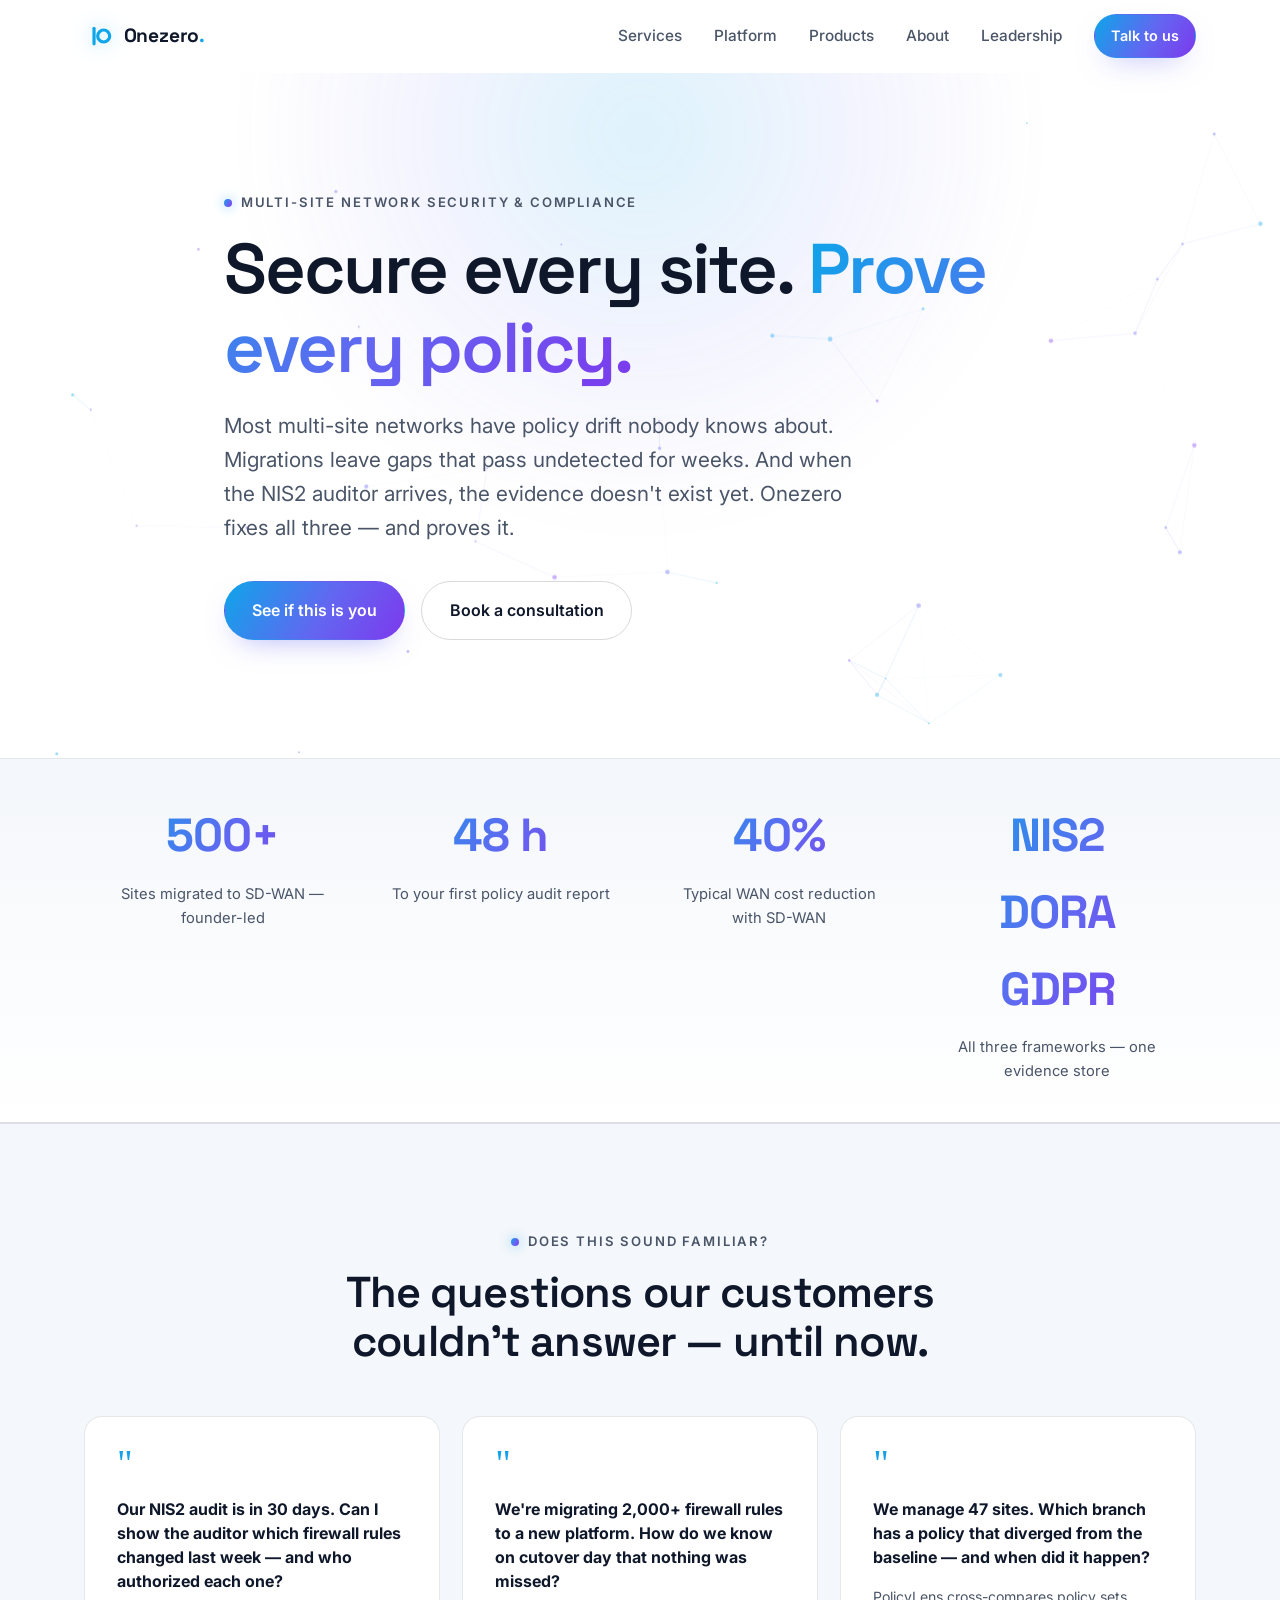
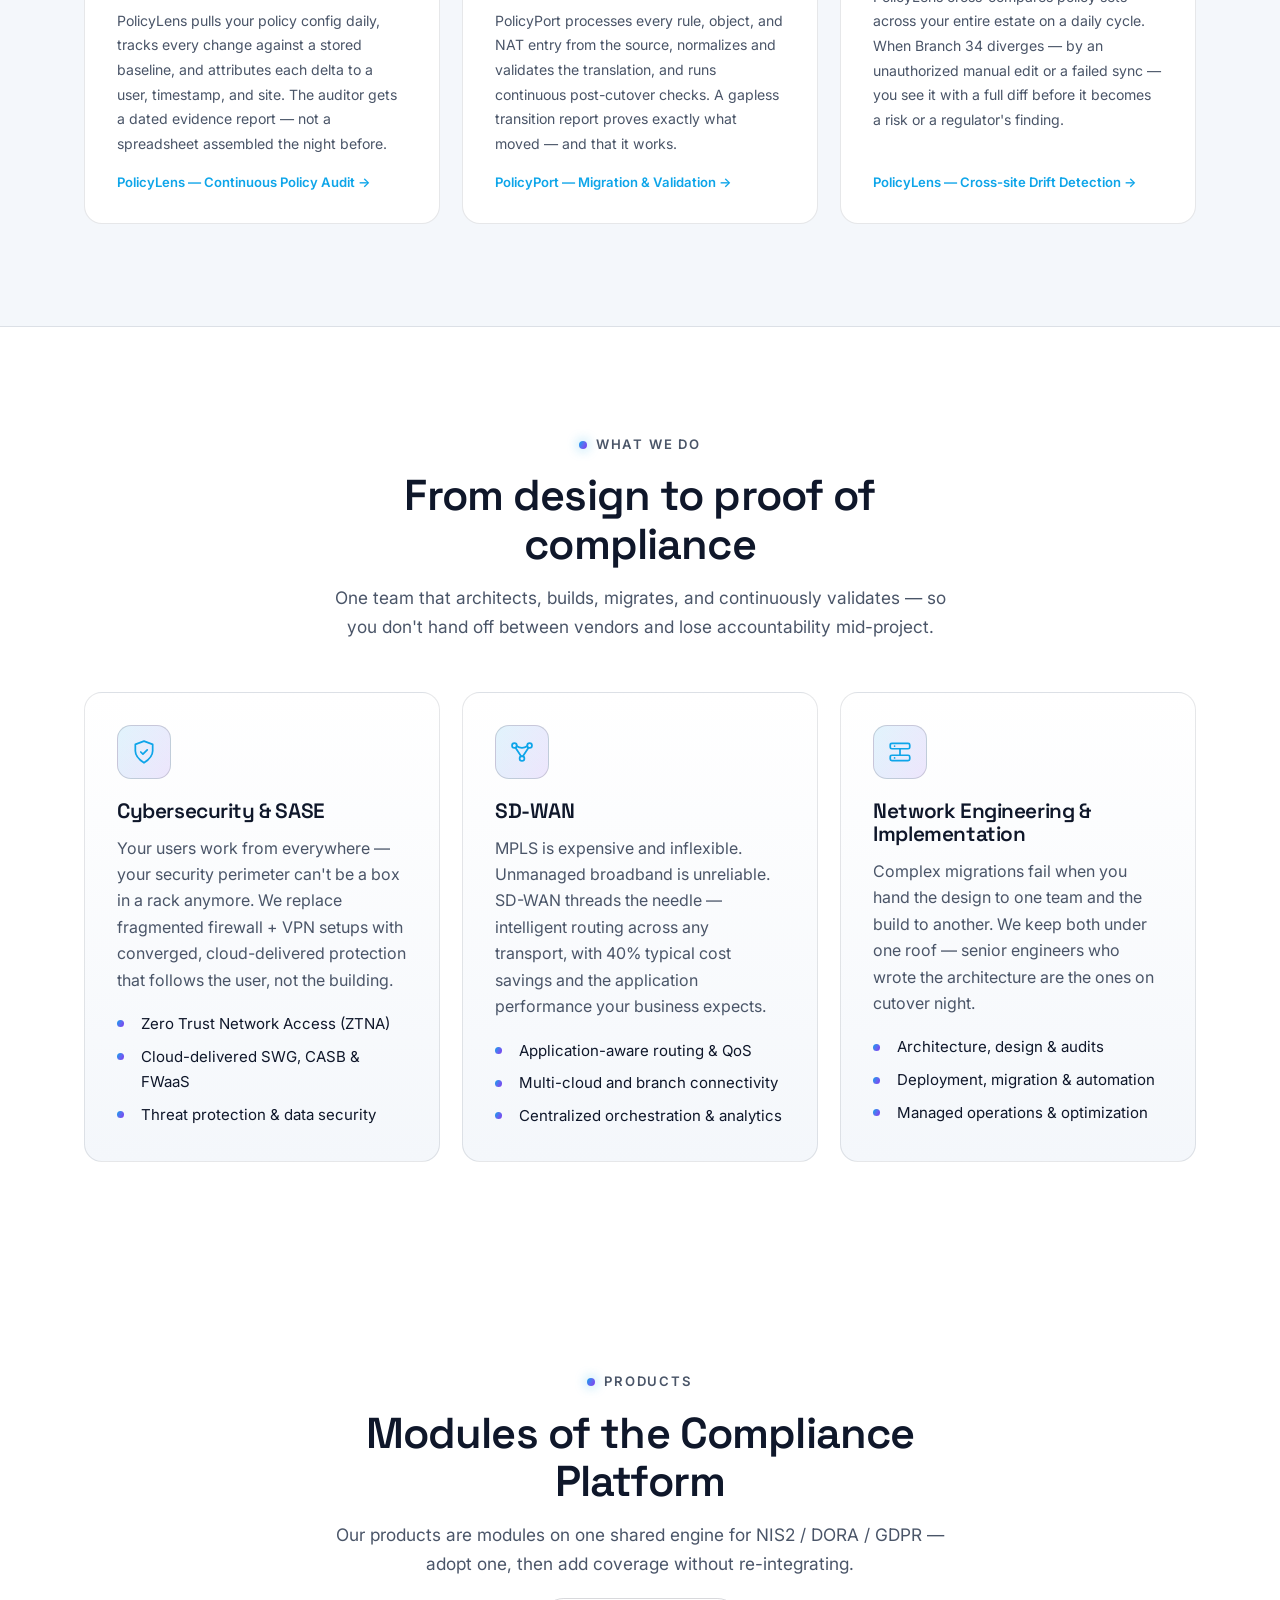
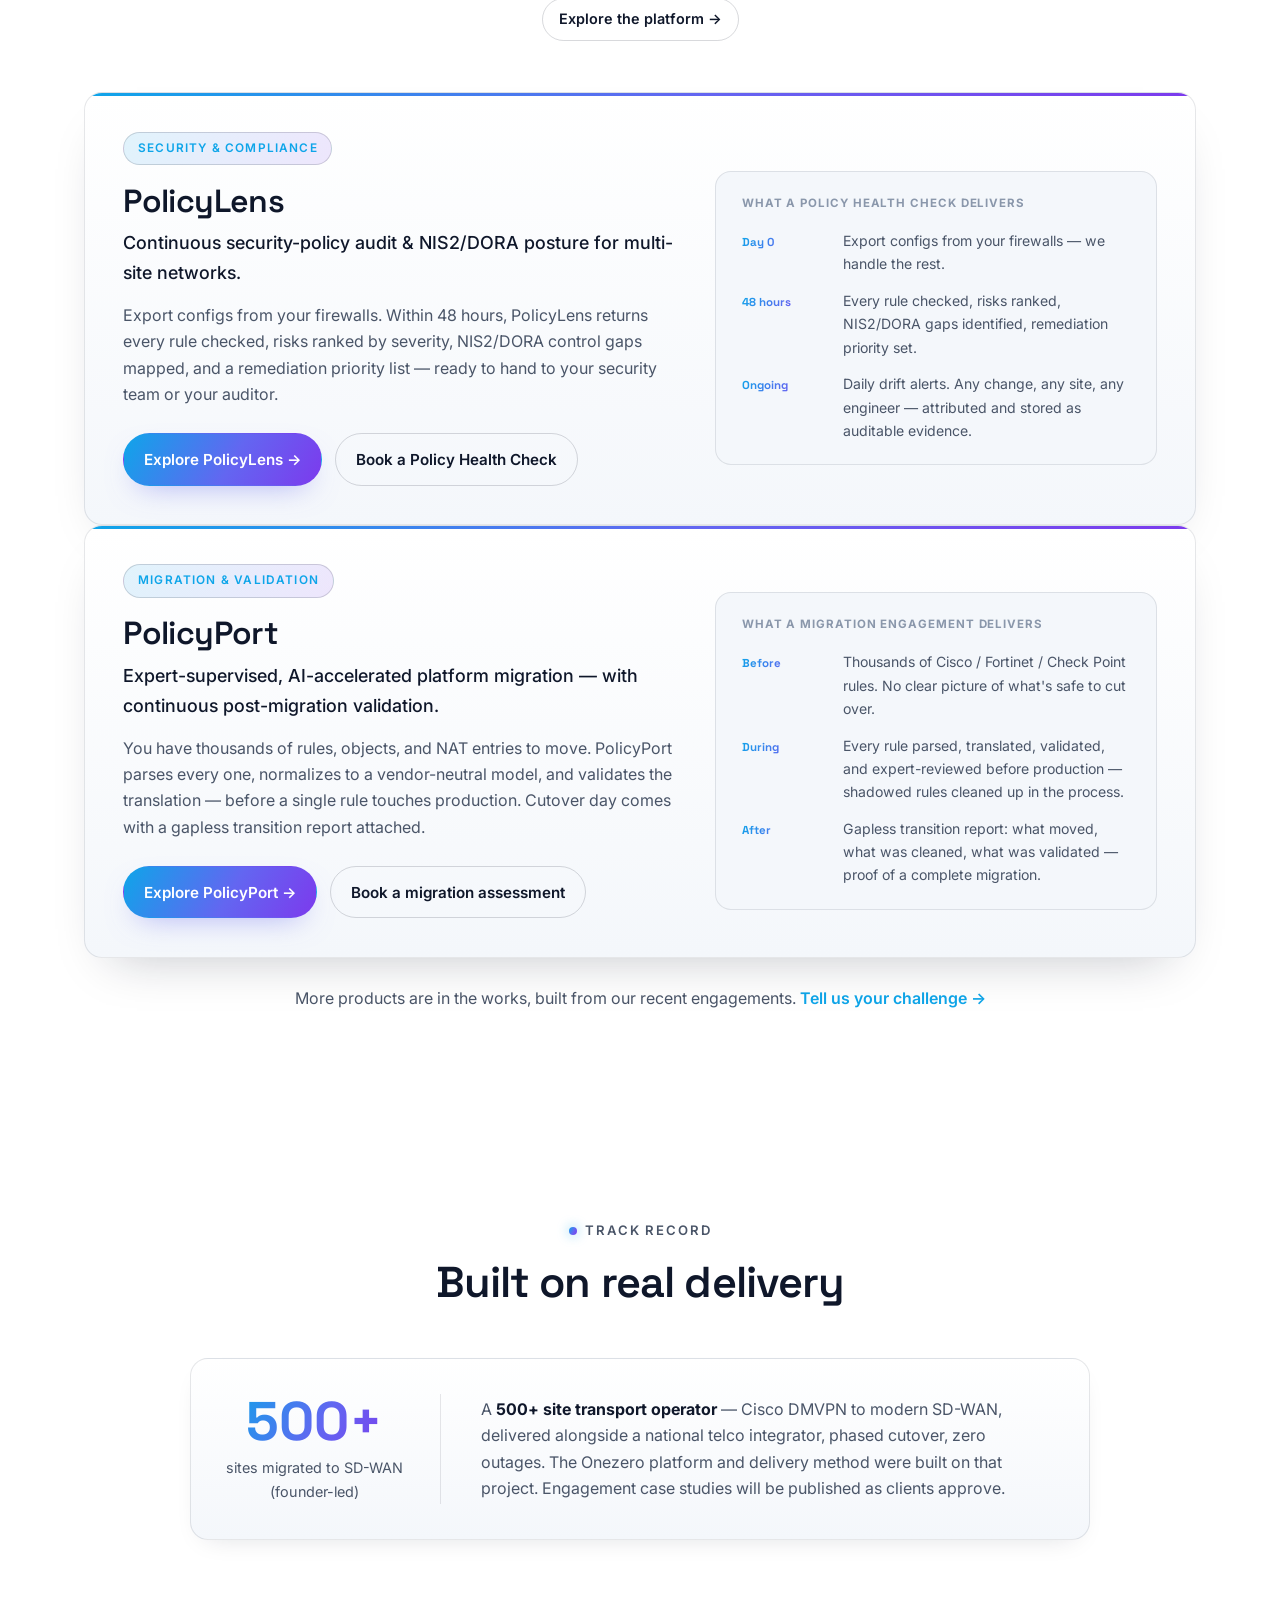
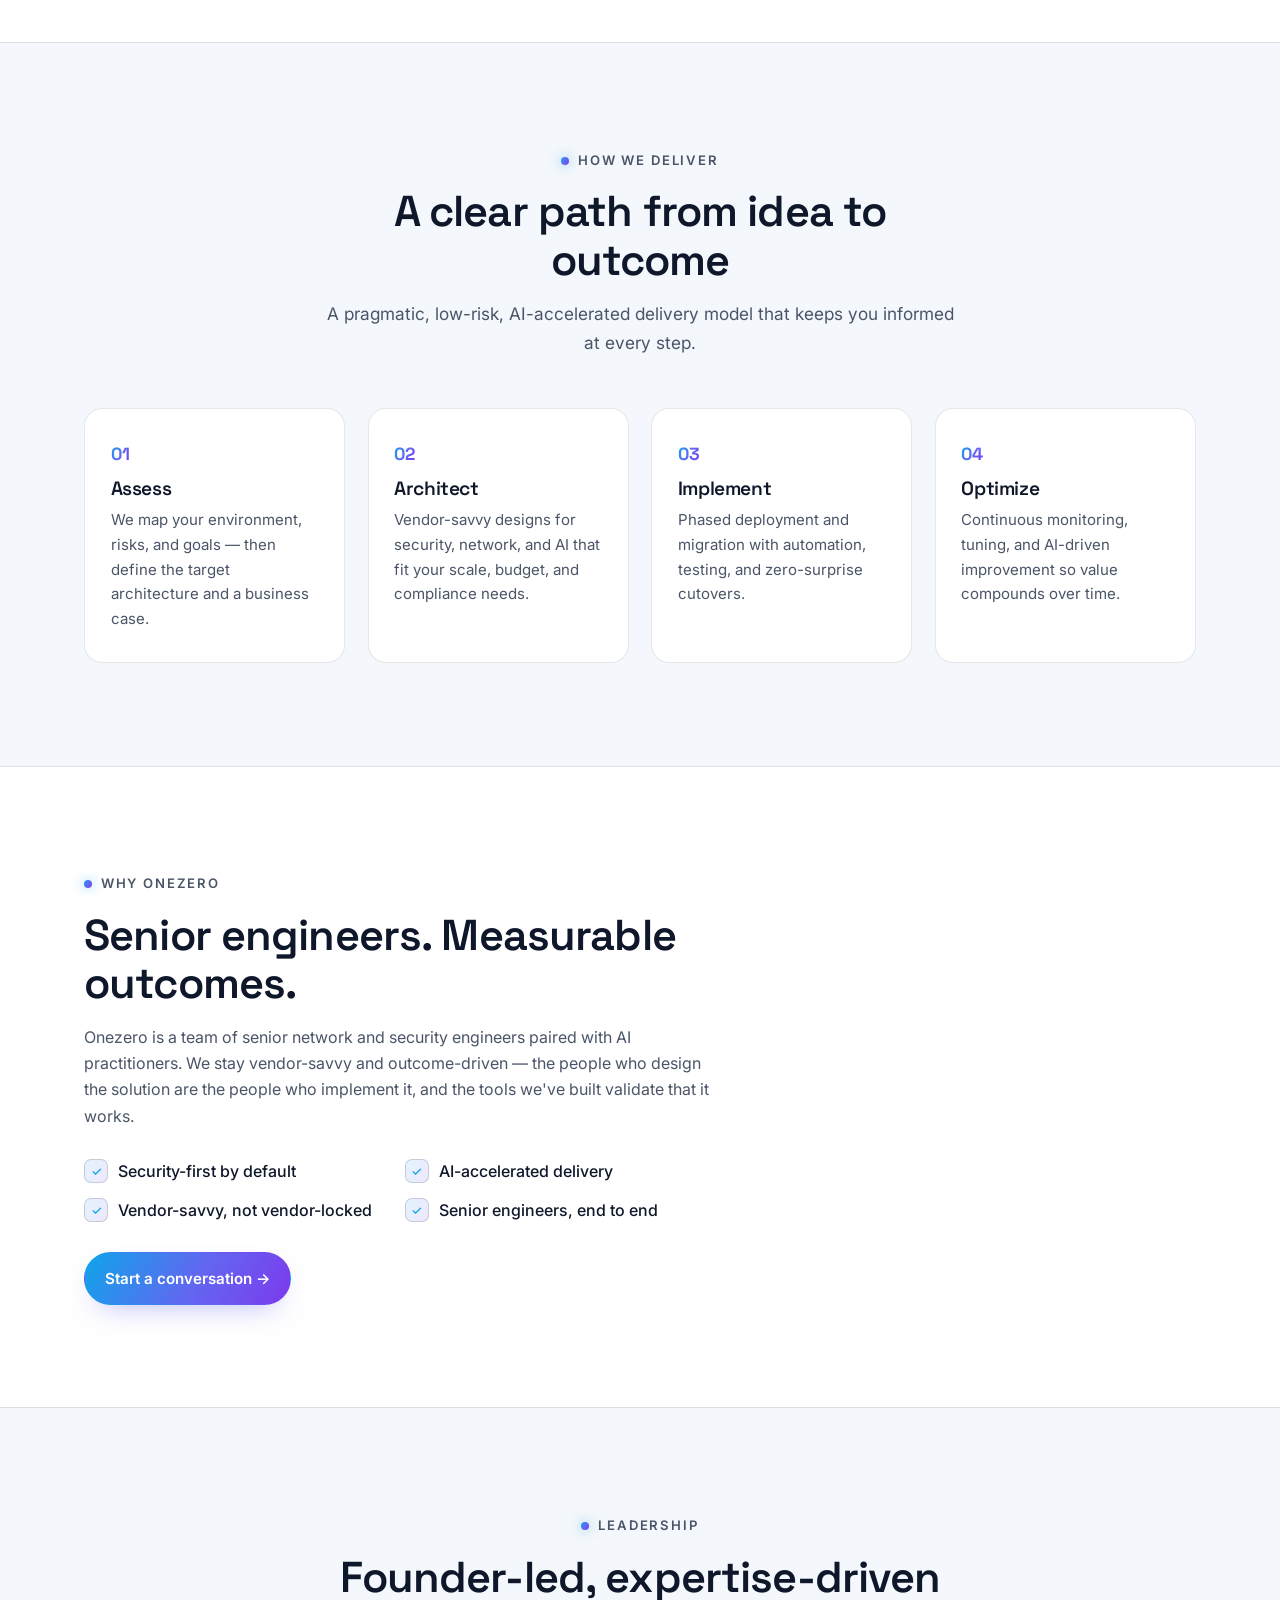
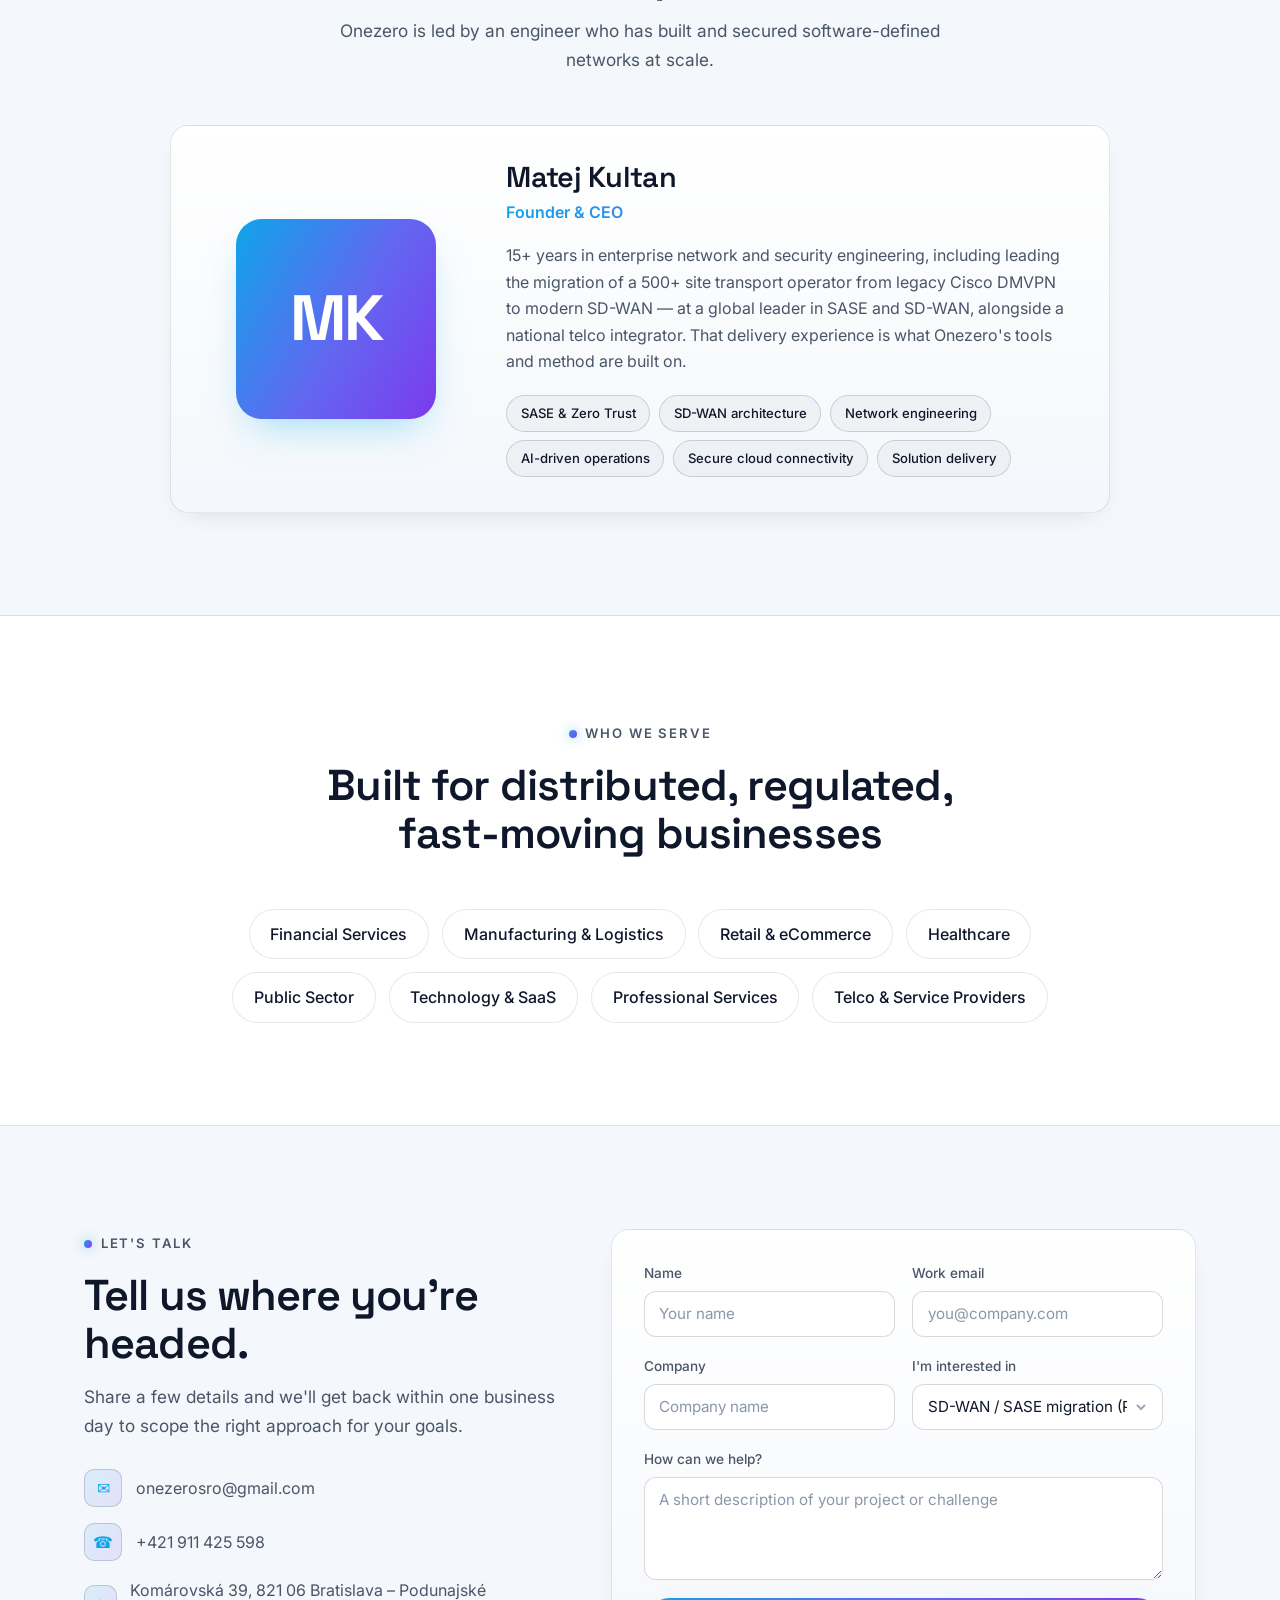
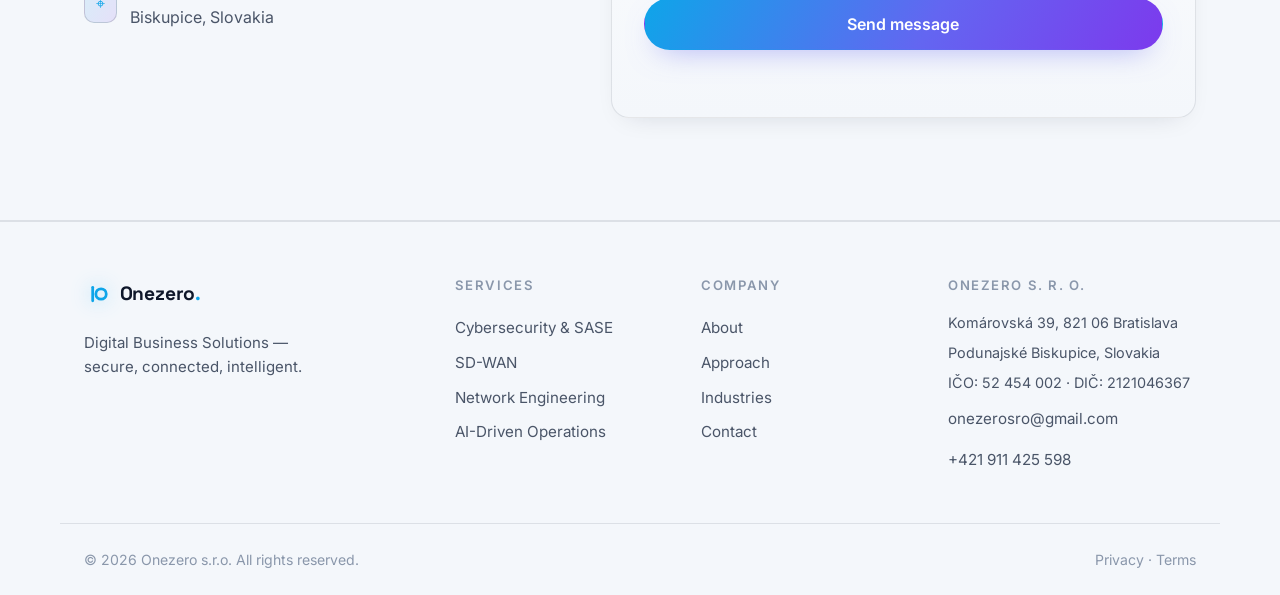
==== commit e7673c3f: "Restructure homepage: Q&A provocation, outcome scenarios, lean About - Hero subtext rewritten as pai" ====
--- a/index.html
+++ b/index.html
@@ -78,20 +78,15 @@
           Secure every site. <span class="grad">Prove every policy.</span>
         </h1>
         <p class="hero__sub reveal">
-          Onezero migrates, audits, and continuously verifies multi-site networks —
-          so you connect faster, stay compliant, and can prove it.
+          Most multi-site networks have policy drift nobody knows about.
+          Migrations leave gaps that pass undetected for weeks.
+          And when the NIS2 auditor arrives, the evidence doesn't exist yet.
+          Onezero fixes all three — and proves it.
         </p>
         <div class="hero__cta reveal">
-          <a href="#services" class="btn btn--primary btn--lg">Explore services</a>
+          <a href="#questions" class="btn btn--primary btn--lg">See if this is you</a>
           <a href="#contact" class="btn btn--ghost btn--lg">Book a consultation</a>
         </div>
-
-        <ul class="hero__chips reveal" aria-label="Core capabilities">
-          <li>SD-WAN / SASE migration</li>
-          <li>Policy audit &amp; drift</li>
-          <li>NIS2 / DORA compliance</li>
-          <li>Continuous validation</li>
-        </ul>
       </div>
     </section>
 
@@ -99,20 +94,53 @@
     <section class="stats" aria-label="By the numbers">
       <div class="container stats__grid">
         <div class="stat reveal">
-          <span class="stat__num" data-count="15" data-suffix="+">15+</span>
-          <span class="stat__label">Years of combined engineering expertise</span>
+          <span class="stat__num" data-count="500" data-suffix="+">500+</span>
+          <span class="stat__label">Sites migrated to SD-WAN — founder-led</span>
         </div>
         <div class="stat reveal">
-          <span class="stat__num" data-count="99.99" data-suffix="%" data-decimals="2">99.99%</span>
-          <span class="stat__label">Network uptime we design and operate to</span>
+          <span class="stat__num" data-count="48" data-suffix=" h">48 h</span>
+          <span class="stat__label">To your first policy audit report</span>
         </div>
         <div class="stat reveal">
           <span class="stat__num" data-count="40" data-suffix="%">40%</span>
           <span class="stat__label">Typical WAN cost reduction with SD-WAN</span>
         </div>
         <div class="stat reveal">
-          <span class="stat__num" data-count="24" data-suffix="/7">24/7</span>
-          <span class="stat__label">Monitoring and response coverage</span>
+          <span class="stat__num">NIS2<br>DORA<br>GDPR</span>
+          <span class="stat__label">All three frameworks — one evidence store</span>
+        </div>
+      </div>
+    </section>
+
+    <!-- ===== Q&A / Provocation ===== -->
+    <section class="section section--alt" id="questions">
+      <div class="container">
+        <header class="section__head reveal">
+          <p class="eyebrow"><span class="eyebrow__dot"></span> Does this sound familiar?</p>
+          <h2 class="section__title">The questions our customers couldn't answer — until now.</h2>
+        </header>
+
+        <div class="qa-grid">
+          <article class="qa reveal">
+            <span class="qa__q-mark" aria-hidden="true">"</span>
+            <p class="qa__q">Our NIS2 audit is in 30 days. Can I show the auditor which firewall rules changed last week — and who authorized each one?</p>
+            <p class="qa__a">PolicyLens pulls your policy config daily, tracks every change against a stored baseline, and attributes each delta to a user, timestamp, and site. The auditor gets a dated evidence report — not a spreadsheet assembled the night before.</p>
+            <a class="qa__link" href="policylens.html">PolicyLens — Continuous Policy Audit &rarr;</a>
+          </article>
+
+          <article class="qa reveal">
+            <span class="qa__q-mark" aria-hidden="true">"</span>
+            <p class="qa__q">We're migrating 2,000+ firewall rules to a new platform. How do we know on cutover day that nothing was missed?</p>
+            <p class="qa__a">PolicyPort processes every rule, object, and NAT entry from the source, normalizes and validates the translation, and runs continuous post-cutover checks. A gapless transition report proves exactly what moved — and that it works.</p>
+            <a class="qa__link" href="policyport.html">PolicyPort — Migration &amp; Validation &rarr;</a>
+          </article>
+
+          <article class="qa reveal">
+            <span class="qa__q-mark" aria-hidden="true">"</span>
+            <p class="qa__q">We manage 47 sites. Which branch has a policy that diverged from the baseline — and when did it happen?</p>
+            <p class="qa__a">PolicyLens cross-compares policy sets across your entire estate on a daily cycle. When Branch 34 diverges — by an unauthorized manual edit or a failed sync — you see it with a full diff before it becomes a risk or a regulator's finding.</p>
+            <a class="qa__link" href="policylens.html">PolicyLens — Cross-site Drift Detection &rarr;</a>
+          </article>
         </div>
       </div>
     </section>
@@ -122,10 +150,10 @@
       <div class="container">
         <header class="section__head reveal">
           <p class="eyebrow"><span class="eyebrow__dot"></span> What we do</p>
-          <h2 class="section__title">Solutions engineered end to end</h2>
+          <h2 class="section__title">From design to proof of compliance</h2>
           <p class="section__lead">
-            Three practices, one delivery team — AI-accelerated, end to end. We architect,
-            build, and operate the connectivity and security your business runs on.
+            One team that architects, builds, migrates, and continuously validates — so
+            you don't hand off between vendors and lose accountability mid-project.
           </p>
         </header>
 
@@ -139,9 +167,9 @@
             </div>
             <h3 class="card__title">Cybersecurity &amp; SASE</h3>
             <p class="card__text">
-              Converged security and networking delivered from the cloud. We design and
-              roll out Zero Trust access, secure web gateways, CASB, FWaaS, and ZTNA
-              that protect your users and data anywhere they work.
+              Your users work from everywhere — your security perimeter can't be a box in a rack anymore.
+              We replace fragmented firewall + VPN setups with converged, cloud-delivered protection
+              that follows the user, not the building.
             </p>
             <ul class="card__list">
               <li>Zero Trust Network Access (ZTNA)</li>
@@ -160,9 +188,9 @@
             </div>
             <h3 class="card__title">SD-WAN</h3>
             <p class="card__text">
-              Intelligent, application-aware connectivity that lowers cost and raises
-              performance across every site, cloud, and remote user — with centralized
-              policy and full visibility.
+              MPLS is expensive and inflexible. Unmanaged broadband is unreliable.
+              SD-WAN threads the needle — intelligent routing across any transport,
+              with 40% typical cost savings and the application performance your business expects.
             </p>
             <ul class="card__list">
               <li>Application-aware routing &amp; QoS</li>
@@ -179,11 +207,11 @@
                 <path d="M7 6.5h.01M7 17.5h.01M12 9v6"/>
               </svg>
             </div>
-            <h3 class="card__title">Network Engineering Consultancy &amp; Implementation</h3>
+            <h3 class="card__title">Network Engineering &amp; Implementation</h3>
             <p class="card__text">
-              From architecture and design to deployment and day-2 operations — senior
-              engineers who build resilient, scalable networks and migrate you there
-              with zero drama.
+              Complex migrations fail when you hand the design to one team and the build to another.
+              We keep both under one roof — senior engineers who wrote the architecture are the
+              ones on cutover night.
             </p>
             <ul class="card__list">
               <li>Architecture, design &amp; audits</li>
@@ -216,21 +244,32 @@
               Continuous security-policy audit &amp; NIS2/DORA posture for multi-site networks.
             </p>
             <p class="product-feature__text">
-              Find rule drift, risky and shadowed rules, orphaned objects, and compliance
-              gaps across every site &mdash; automatically, in minutes instead of weeks.
+              Export configs from your firewalls. Within 48 hours, PolicyLens returns every
+              rule checked, risks ranked by severity, NIS2/DORA control gaps mapped, and a
+              remediation priority list — ready to hand to your security team or your auditor.
             </p>
             <div class="product-feature__actions">
               <a class="btn btn--primary" href="policylens.html">Explore PolicyLens &rarr;</a>
               <a class="btn btn--ghost" href="#contact">Book a Policy Health Check</a>
             </div>
           </div>
-          <ul class="product-feature__list">
-            <li>Rule hygiene &mdash; shadowed, redundant &amp; risky rules</li>
-            <li>Cross-site policy drift detection</li>
-            <li>Orphaned &amp; duplicate object cleanup</li>
-            <li>NIS2 / DORA control-gap mapping</li>
-            <li>Client-ready reports in minutes</li>
-          </ul>
+          <div class="outcome-box">
+            <span class="outcome-box__label">What a Policy Health Check delivers</span>
+            <div class="outcome-steps">
+              <div class="outcome-step">
+                <span class="outcome-step__tag">Day 0</span>
+                <p>Export configs from your firewalls — we handle the rest.</p>
+              </div>
+              <div class="outcome-step">
+                <span class="outcome-step__tag">48 hours</span>
+                <p>Every rule checked, risks ranked, NIS2/DORA gaps identified, remediation priority set.</p>
+              </div>
+              <div class="outcome-step">
+                <span class="outcome-step__tag">Ongoing</span>
+                <p>Daily drift alerts. Any change, any site, any engineer — attributed and stored as auditable evidence.</p>
+              </div>
+            </div>
+          </div>
         </div>
 
         <div class="product-feature reveal">
@@ -241,21 +280,33 @@
               Expert-supervised, AI-accelerated platform migration &mdash; with continuous post-migration validation.
             </p>
             <p class="product-feature__text">
-              Port routing, SD-WAN, and security estates between platforms without the manual
-              re-derivation, the cutover outages, or the post-migration blind spots.
+              You have thousands of rules, objects, and NAT entries to move. PolicyPort parses
+              every one, normalizes to a vendor-neutral model, and validates the translation —
+              before a single rule touches production. Cutover day comes with a gapless
+              transition report attached.
             </p>
             <div class="product-feature__actions">
               <a class="btn btn--primary" href="policyport.html">Explore PolicyPort &rarr;</a>
               <a class="btn btn--ghost" href="#contact">Book a migration assessment</a>
             </div>
           </div>
-          <ul class="product-feature__list">
-            <li>Full-stack porting: routing, SD-WAN, security &amp; objects</li>
-            <li>Expert review before anything hits production</li>
-            <li>Both directions &mdash; legacy &harr; modern SASE</li>
-            <li>Continuous pass/fail validation after cutover</li>
-            <li>Shadow &amp; redundancy cleanup along the way</li>
-          </ul>
+          <div class="outcome-box">
+            <span class="outcome-box__label">What a migration engagement delivers</span>
+            <div class="outcome-steps">
+              <div class="outcome-step">
+                <span class="outcome-step__tag">Before</span>
+                <p>Thousands of Cisco / Fortinet / Check Point rules. No clear picture of what's safe to cut over.</p>
+              </div>
+              <div class="outcome-step">
+                <span class="outcome-step__tag">During</span>
+                <p>Every rule parsed, translated, validated, and expert-reviewed before production — shadowed rules cleaned up in the process.</p>
+              </div>
+              <div class="outcome-step">
+                <span class="outcome-step__tag">After</span>
+                <p>Gapless transition report: what moved, what was cleaned, what was validated — proof of a complete migration.</p>
+              </div>
+            </div>
+          </div>
         </div>
 
         <p class="products__note reveal">
@@ -278,8 +329,7 @@
             <span class="proof__label">sites migrated to SD-WAN<br>(founder-led)</span>
           </div>
           <div class="proof__body">
-            <p>Onezero's founder has led enterprise migrations at scale — including moving a <strong>500+ site transport operator</strong> from legacy Cisco DMVPN to a modern SD-WAN platform, delivered alongside a national telco integrator, with a zero-drama phased cutover.</p>
-            <p>That hands-on delivery experience is what the Onezero method and tooling are built on. First-party Onezero case studies will be published as engagements complete.</p>
+            <p>A <strong>500+ site transport operator</strong> — Cisco DMVPN to modern SD-WAN, delivered alongside a national telco integrator, phased cutover, zero outages. The Onezero platform and delivery method were built on that project. Engagement case studies will be published as clients approve.</p>
           </div>
         </div>
       </div>
@@ -326,48 +376,21 @@
       <div class="container about">
         <div class="about__copy reveal">
           <p class="eyebrow"><span class="eyebrow__dot"></span> Why Onezero</p>
-          <h2 class="section__title">Engineering-first. Outcome-obsessed.</h2>
+          <h2 class="section__title">Senior engineers. Measurable outcomes.</h2>
           <p class="about__text">
-            Our name says it: everything digital comes down to <strong>one</strong> and
-            <strong>zero</strong>. We turn those building blocks into secure, high-performing
-            systems that move your business forward — without the complexity that usually
-            comes with it.
-          </p>
-          <p class="about__text">
-            Onezero s.r.o. is a team of senior network and security engineers paired with
-            AI practitioners. We stay vendor-savvy and outcome-driven, so you get the right
-            technology for the result you need — implemented by the people who designed it.
+            Onezero is a team of senior network and security engineers paired with AI practitioners.
+            We stay vendor-savvy and outcome-driven — the people who design the solution are
+            the people who implement it, and the tools we've built validate that it works.
           </p>
 
           <ul class="features">
             <li class="reveal"><span class="features__ico">✓</span> Security-first by default</li>
-            <li class="reveal"><span class="features__ico">✓</span> AI-native delivery</li>
+            <li class="reveal"><span class="features__ico">✓</span> AI-accelerated delivery</li>
             <li class="reveal"><span class="features__ico">✓</span> Vendor-savvy, not vendor-locked</li>
             <li class="reveal"><span class="features__ico">✓</span> Senior engineers, end to end</li>
           </ul>
-        </div>
-
-        <aside class="about__panel reveal" aria-label="At a glance">
-          <div class="panel">
-            <div class="panel__row">
-              <span class="panel__k">Headquarters</span>
-              <span class="panel__v">Slovakia &middot; serving EU &amp; beyond</span>
-            </div>
-            <div class="panel__row">
-              <span class="panel__k">Focus</span>
-              <span class="panel__v">SASE &middot; SD-WAN &middot; Network &middot; AI Ops</span>
-            </div>
-            <div class="panel__row">
-              <span class="panel__k">Engagements</span>
-              <span class="panel__v">Consulting &middot; Implementation &middot; Managed</span>
-            </div>
-            <div class="panel__row">
-              <span class="panel__k">Model</span>
-              <span class="panel__v">Outcome-based delivery</span>
-            </div>
-            <a href="#contact" class="btn btn--primary btn--block">Start a conversation</a>
-          </div>
-        </aside>
+          <a href="#contact" class="btn btn--primary" style="margin-top:1.8rem">Start a conversation &rarr;</a>
+        </div>
       </div>
     </section>
 
@@ -393,16 +416,10 @@
             <h3 class="founder__name">Matej Kultan</h3>
             <p class="founder__role">Founder &amp; CEO</p>
             <p class="founder__bio">
-              Matej founded Onezero to make enterprise-grade networking and security
-              practical for businesses of every size. He brings hands-on experience from a
-              global leader in SASE and SD-WAN &mdash; working at the cutting edge of secure,
-              software-defined connectivity &mdash; paired with a strong focus on AI-driven
-              operations that turn technology into measurable business outcomes.
-            </p>
-            <p class="founder__bio">
-              That blend of deep network engineering and an automation-first mindset shapes
-              how Onezero designs, implements, and runs every solution: secure by default,
-              built to scale, and delivered by the people who architected it.
+              15+ years in enterprise network and security engineering, including leading the
+              migration of a 500+ site transport operator from legacy Cisco DMVPN to modern
+              SD-WAN — at a global leader in SASE and SD-WAN, alongside a national telco integrator.
+              That delivery experience is what Onezero's tools and method are built on.
             </p>
             <ul class="founder__tags">
               <li>SASE &amp; Zero Trust</li>
--- a/styles.css
+++ b/styles.css
@@ -579,6 +579,90 @@
 }
 
 /* =====================================================================
+   Use-case panels (PolicyLens)
+   ===================================================================== */
+.uc { display: grid; gap: 4rem; }
+.uc-item { display: grid; grid-template-columns: 1fr 1.1fr; gap: 2.4rem; align-items: start; }
+.uc-num {
+  display: inline-flex; align-items: center; justify-content: center;
+  width: 2.2rem; height: 2.2rem; border-radius: 50%; background: var(--grad);
+  color: #fff; font-family: var(--display); font-weight: 700; font-size: .85rem;
+  margin-bottom: 1rem;
+}
+.uc-title { font-size: 1.3rem; font-weight: 700; margin-bottom: .6rem; line-height: 1.3; }
+.uc-lead { color: var(--muted); margin-bottom: 1.2rem; }
+.uc-points { list-style: none; display: grid; gap: .6rem; }
+.uc-points li { padding-left: 1.4rem; position: relative; color: var(--muted); font-size: .93rem; }
+.uc-points li::before {
+  content: ""; position: absolute; left: 0; top: .55em;
+  width: .55rem; height: .55rem; border-radius: 50%; background: var(--grad);
+}
+.uc-points strong { color: var(--text); }
+
+.uc-panel { border-radius: var(--radius); border: 1px solid var(--border); overflow: hidden; box-shadow: var(--shadow); font-size: .78rem; }
+.uc-panel__bar {
+  display: flex; justify-content: space-between; align-items: center;
+  padding: .6rem 1rem; background: var(--bg-2); border-bottom: 1px solid var(--border);
+}
+.uc-panel__dots { display: flex; gap: .35rem; }
+.uc-panel__dots span { width: .52rem; height: .52rem; border-radius: 50%; background: var(--border-2); }
+.uc-panel__title { font-family: var(--display); font-weight: 600; font-size: .77rem; color: var(--text); }
+.uc-panel__ts { color: var(--faint); font-size: .7rem; }
+
+.uc-tbl { width: 100%; border-collapse: collapse; }
+.uc-tbl thead tr { background: var(--surface-2); }
+.uc-tbl th {
+  padding: .42rem .75rem; text-align: left; color: var(--faint);
+  font-weight: 600; font-size: .67rem; letter-spacing: .07em; text-transform: uppercase;
+  border-bottom: 1px solid var(--border);
+}
+.uc-tbl td {
+  padding: .48rem .75rem; font-family: ui-monospace, SFMono-Regular, Menlo, Consolas, monospace;
+  color: var(--muted); border-bottom: 1px solid var(--border); font-size: .72rem;
+}
+.uc-tbl tr:last-child td { border-bottom: none; }
+.uc-tbl tr:hover td { background: var(--bg-2); }
+.uc-tbl td:first-child { color: var(--text); font-weight: 500; }
+.uc-tbl tr.uc-row--alert td { background: rgba(220,38,38,.03); }
+.uc-tbl tr.uc-row--warn td { background: rgba(217,119,6,.04); }
+
+.uc-badge {
+  display: inline-flex; align-items: center; gap: .25rem;
+  padding: .15rem .5rem; border-radius: 999px; font-size: .66rem; font-weight: 700;
+  font-family: var(--font); letter-spacing: .04em; white-space: nowrap;
+}
+.uc-badge--ok   { color: #059669; background: rgba(5,150,105,.10); }
+.uc-badge--err  { color: #dc2626; background: rgba(220,38,38,.10); }
+.uc-badge--warn { color: #d97706; background: rgba(217,119,6,.10); }
+.uc-badge--info { color: var(--indigo); background: rgba(99,102,241,.10); }
+.uc-badge--del  { color: #9f1239; background: rgba(159,18,57,.09); }
+.uc-badge--new  { color: #065f46; background: rgba(6,95,70,.09); }
+.uc-badge--mod  { color: #92400e; background: rgba(146,64,14,.09); }
+
+.uc-alert {
+  display: flex; align-items: flex-start; gap: .6rem;
+  padding: .65rem .85rem; background: rgba(217,119,6,.05);
+  border-top: 2px solid rgba(217,119,6,.30);
+}
+.uc-alert__icon { font-size: .9rem; line-height: 1.45; flex-shrink: 0; }
+.uc-alert__body { color: var(--text); font-size: .73rem; }
+.uc-alert__body code {
+  font-family: ui-monospace, SFMono-Regular, Menlo, Consolas, monospace;
+  background: var(--bg-2); padding: .08em .3em; border-radius: 4px; font-size: .88em;
+}
+.uc-alert__sub { color: var(--faint); margin-top: .22rem; font-size: .69rem; }
+
+.uc-footer {
+  display: flex; align-items: center; gap: .5rem; justify-content: space-between;
+  padding: .55rem .85rem; background: var(--surface-2); border-top: 1px solid var(--border);
+  font-size: .7rem; color: var(--faint);
+}
+.uc-footer strong { color: var(--text); font-weight: 600; }
+.uc-footer .uc-badge { font-size: .64rem; }
+
+@media (max-width: 860px) { .uc-item { grid-template-columns: 1fr; } }
+
+/* =====================================================================
    Pricing note · Proof / track record · Legal pages
    ===================================================================== */
 .tiers__note { text-align: center; color: var(--faint); font-size: .85rem; margin-top: 1.3rem; }
@@ -613,4 +697,49 @@
 .legal li { margin-bottom: .4rem; }
 .legal a { color: var(--cyan); }
 .legal a:hover { text-decoration: underline; }
+
+/* =====================================================================
+   Q&A / provocative questions section (homepage)
+   ===================================================================== */
+.qa-grid { display: grid; gap: 1.4rem; grid-template-columns: repeat(auto-fit, minmax(270px, 1fr)); }
+.qa {
+  background: var(--surface); border: 1px solid var(--border); border-radius: var(--radius);
+  padding: 1.8rem 2rem; display: flex; flex-direction: column; gap: 1rem;
+  transition: box-shadow .2s, border-color .2s;
+}
+.qa:hover { box-shadow: var(--shadow); border-color: var(--border-2); }
+.qa__q-mark {
+  font-family: Georgia, 'Times New Roman', serif; font-size: 2.4rem; line-height: .9;
+  background: var(--grad); -webkit-background-clip: text; background-clip: text;
+  -webkit-text-fill-color: transparent; color: transparent; user-select: none;
+}
+.qa__q { font-size: 1rem; font-weight: 700; color: var(--text); line-height: 1.5; }
+.qa__a { font-size: .88rem; color: var(--muted); line-height: 1.75; flex: 1; }
+.qa__link {
+  display: inline-flex; align-items: center; gap: .3rem;
+  font-size: .82rem; font-weight: 600; color: var(--cyan); text-decoration: none;
+  margin-top: auto;
+}
+.qa__link:hover { text-decoration: underline; }
+
+/* =====================================================================
+   Outcome scenario boxes (homepage products)
+   ===================================================================== */
+.outcome-box {
+  background: var(--bg-2); border: 1px solid var(--border); border-radius: calc(var(--radius) - 2px);
+  padding: 1.4rem 1.6rem; margin-top: 1.2rem;
+}
+.outcome-box__label {
+  font-size: .72rem; font-weight: 700; text-transform: uppercase; letter-spacing: .08em;
+  color: var(--faint); margin-bottom: 1rem; display: block;
+}
+.outcome-steps { display: grid; gap: .85rem; }
+.outcome-step { display: grid; grid-template-columns: 5.5rem 1fr; gap: .8rem; align-items: baseline; }
+.outcome-step__tag {
+  font-size: .72rem; font-weight: 700; font-family: var(--display);
+  background: var(--grad); -webkit-background-clip: text; background-clip: text;
+  -webkit-text-fill-color: transparent; color: transparent;
+  white-space: nowrap;
+}
+.outcome-step p { font-size: .88rem; color: var(--muted); margin: 0; line-height: 1.65; }
 .legal strong { color: var(--text); }
